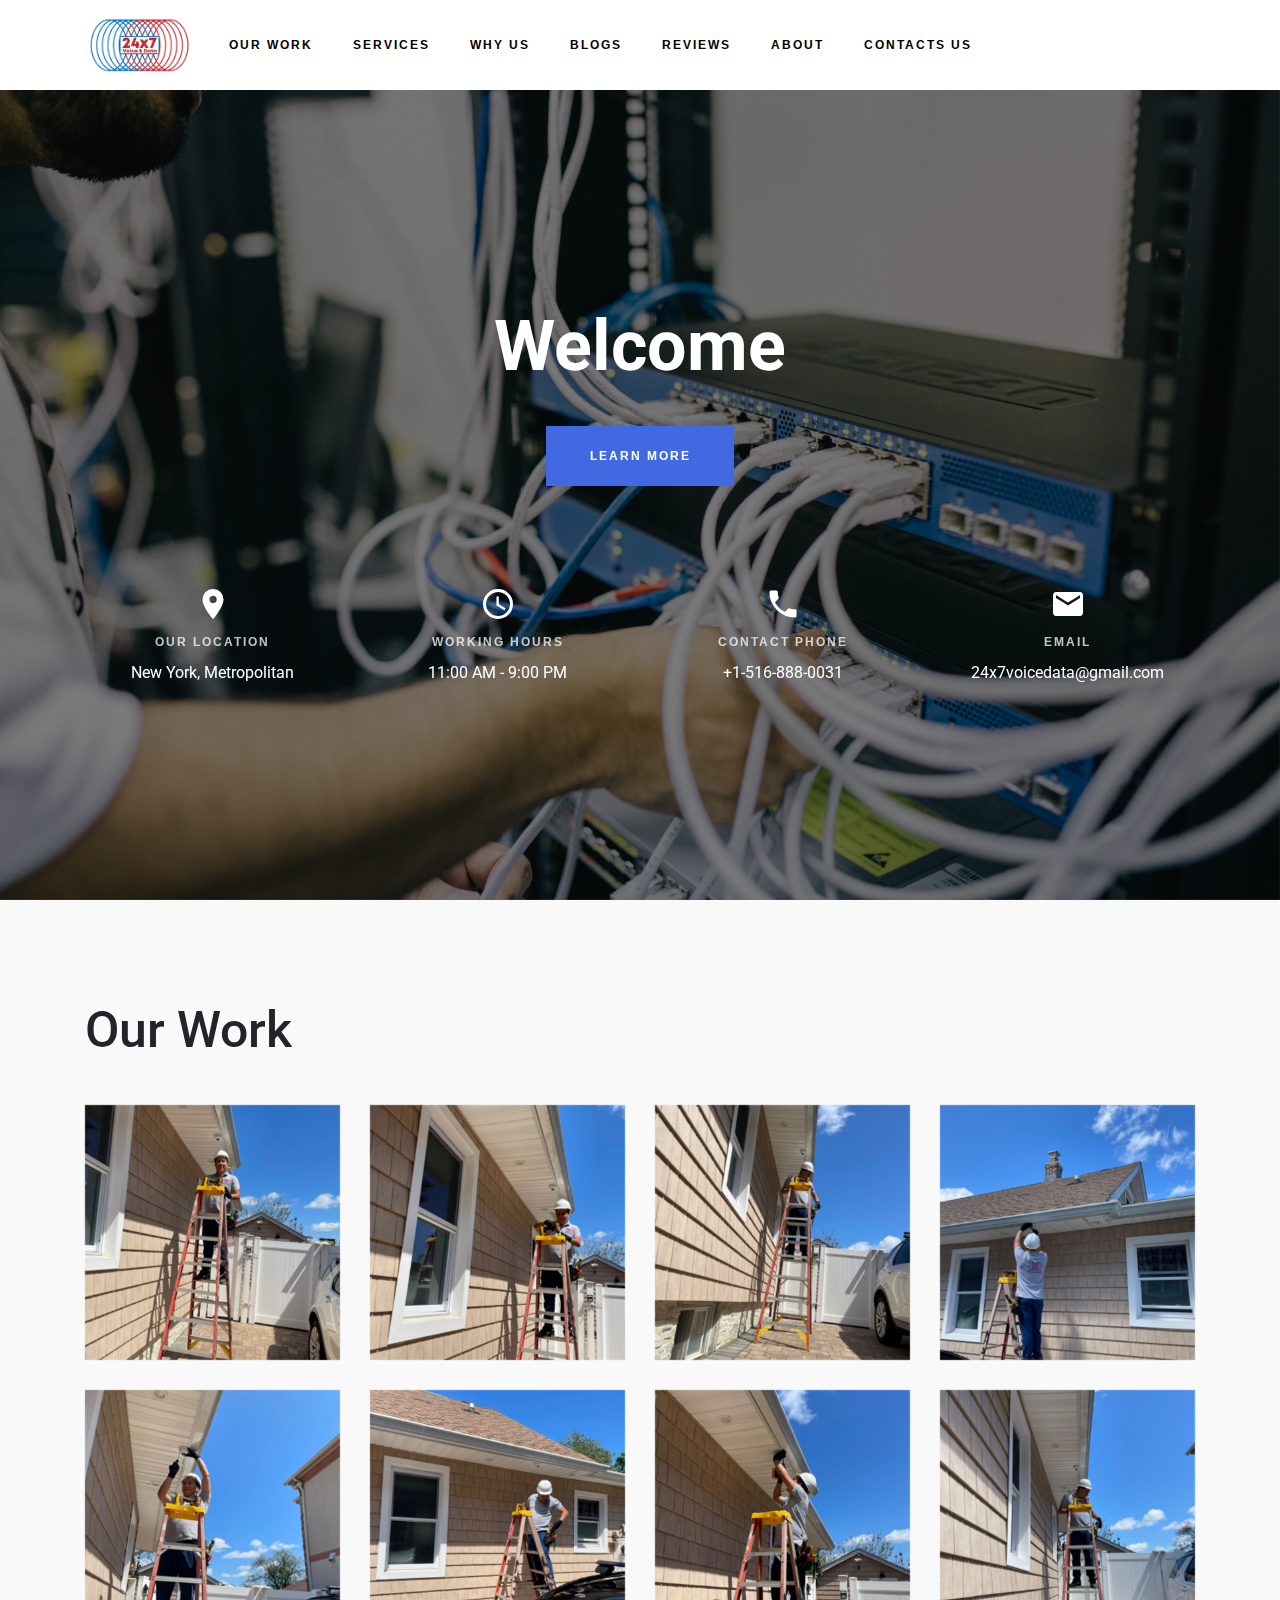
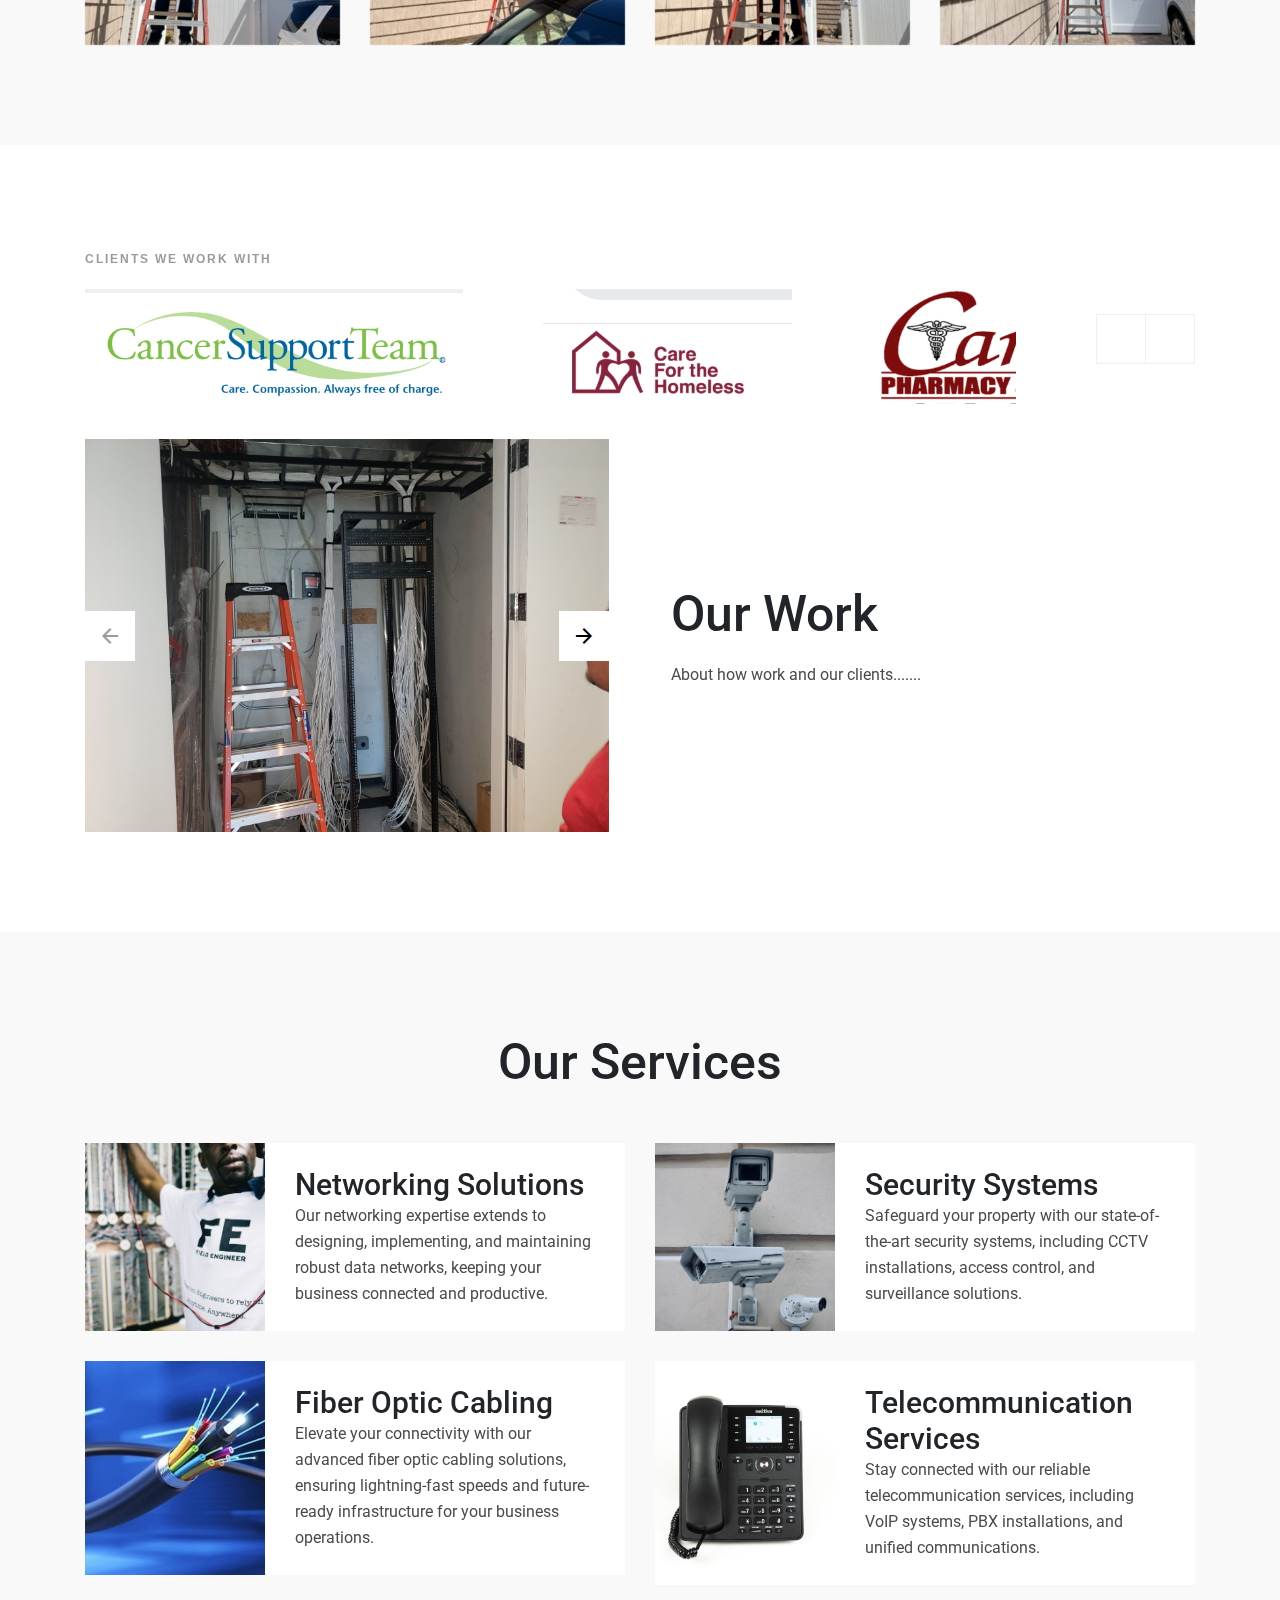
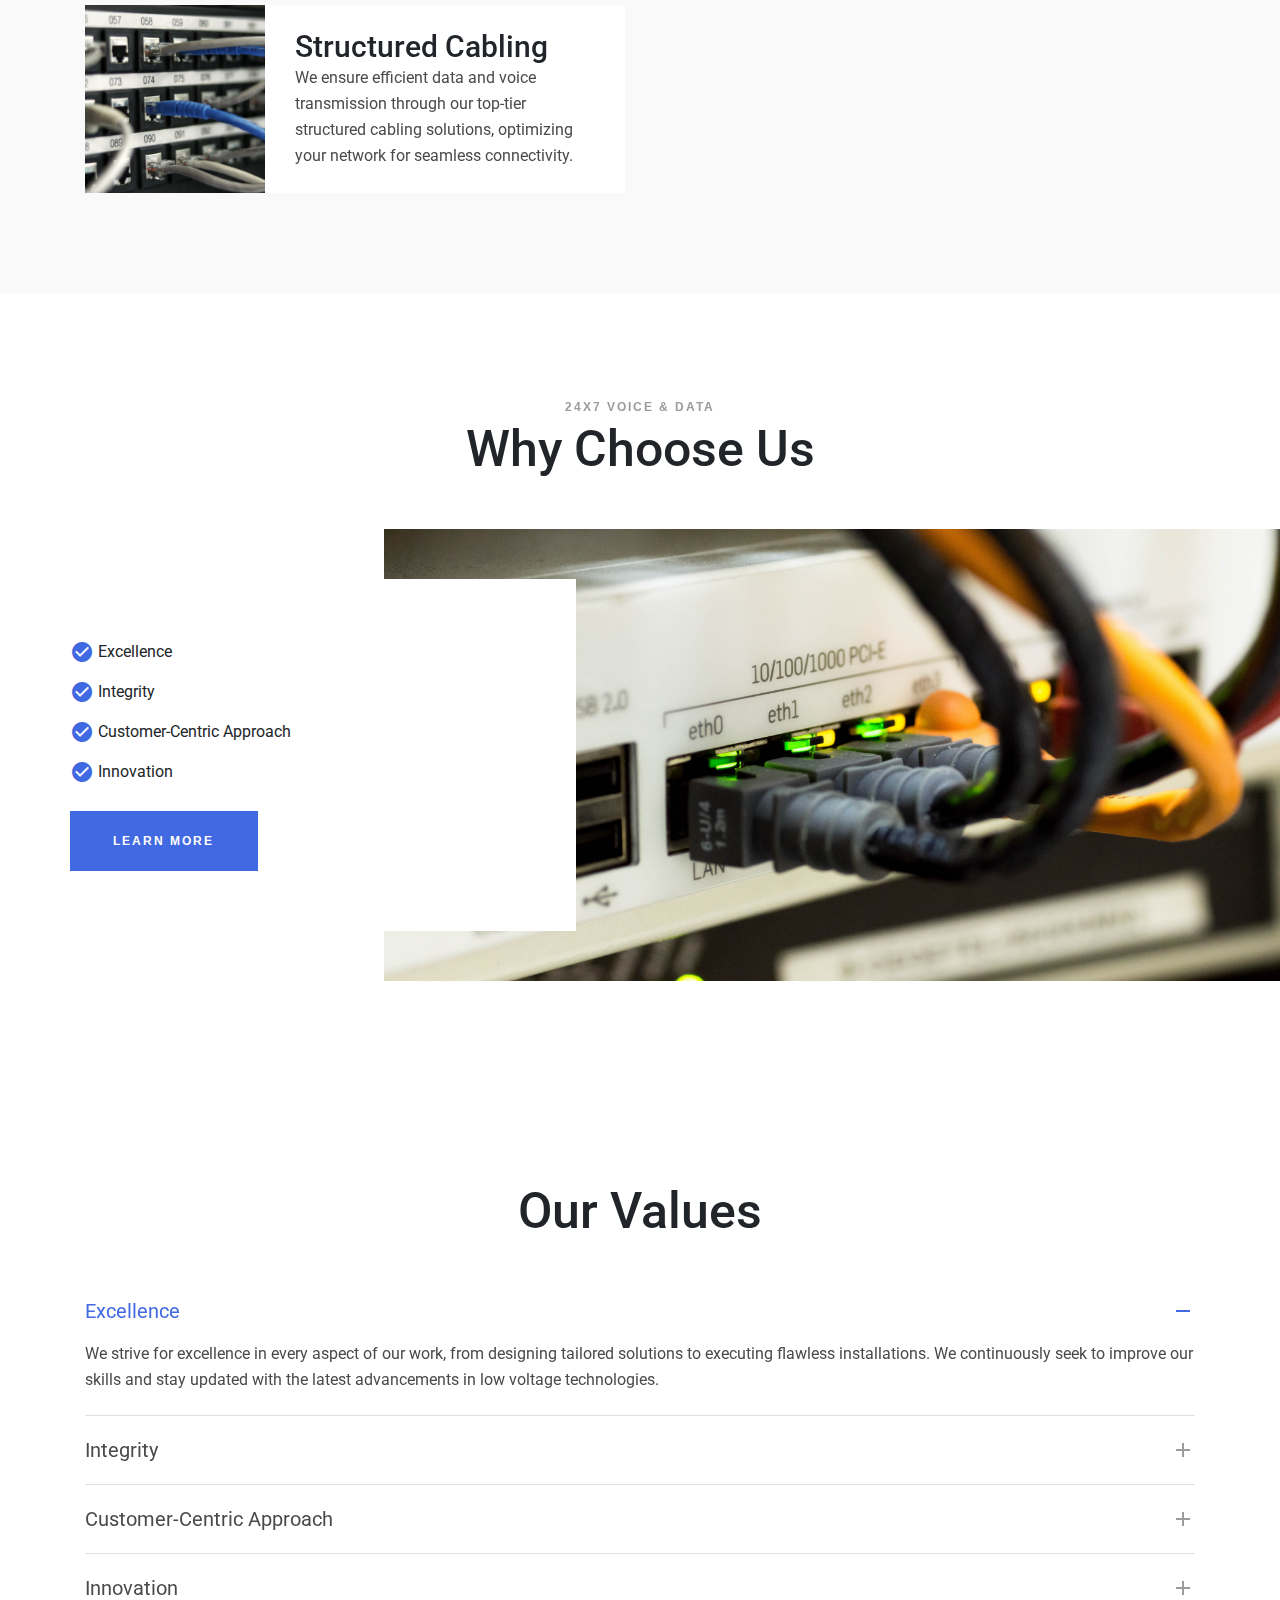
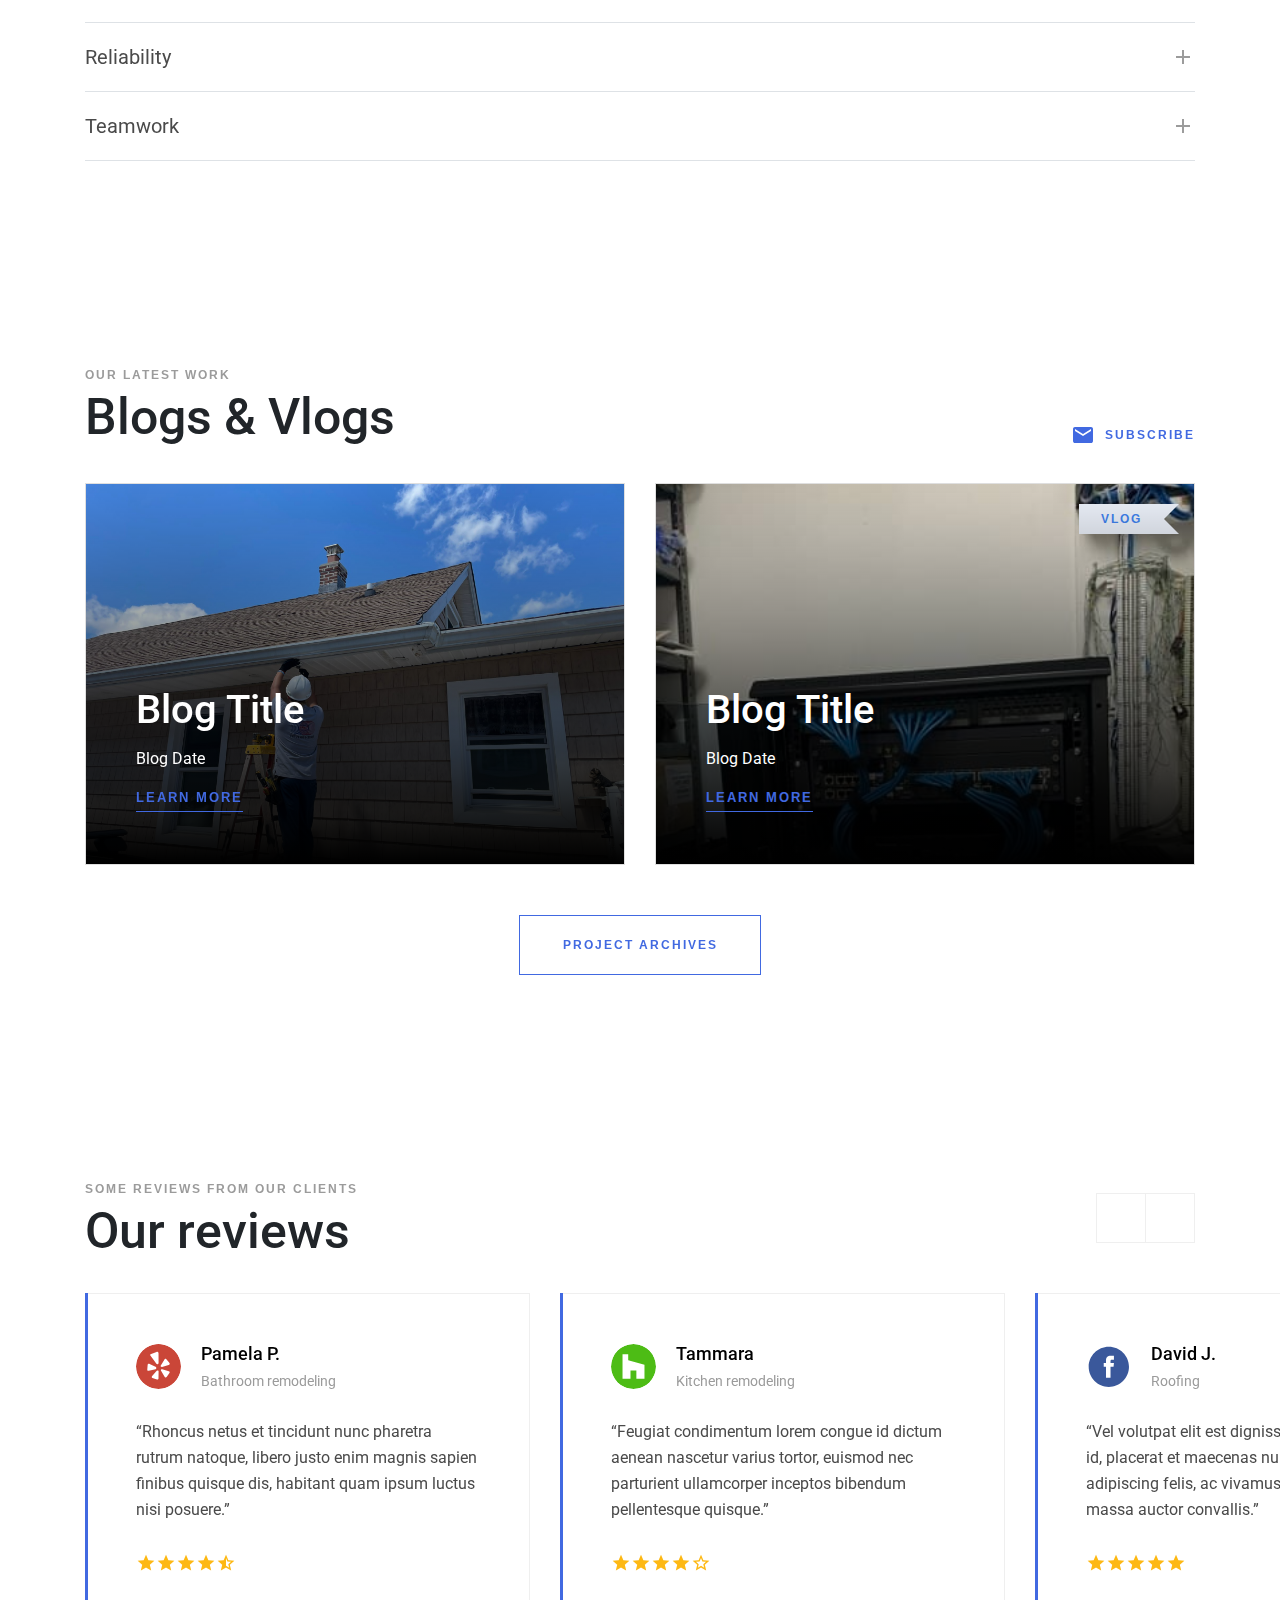
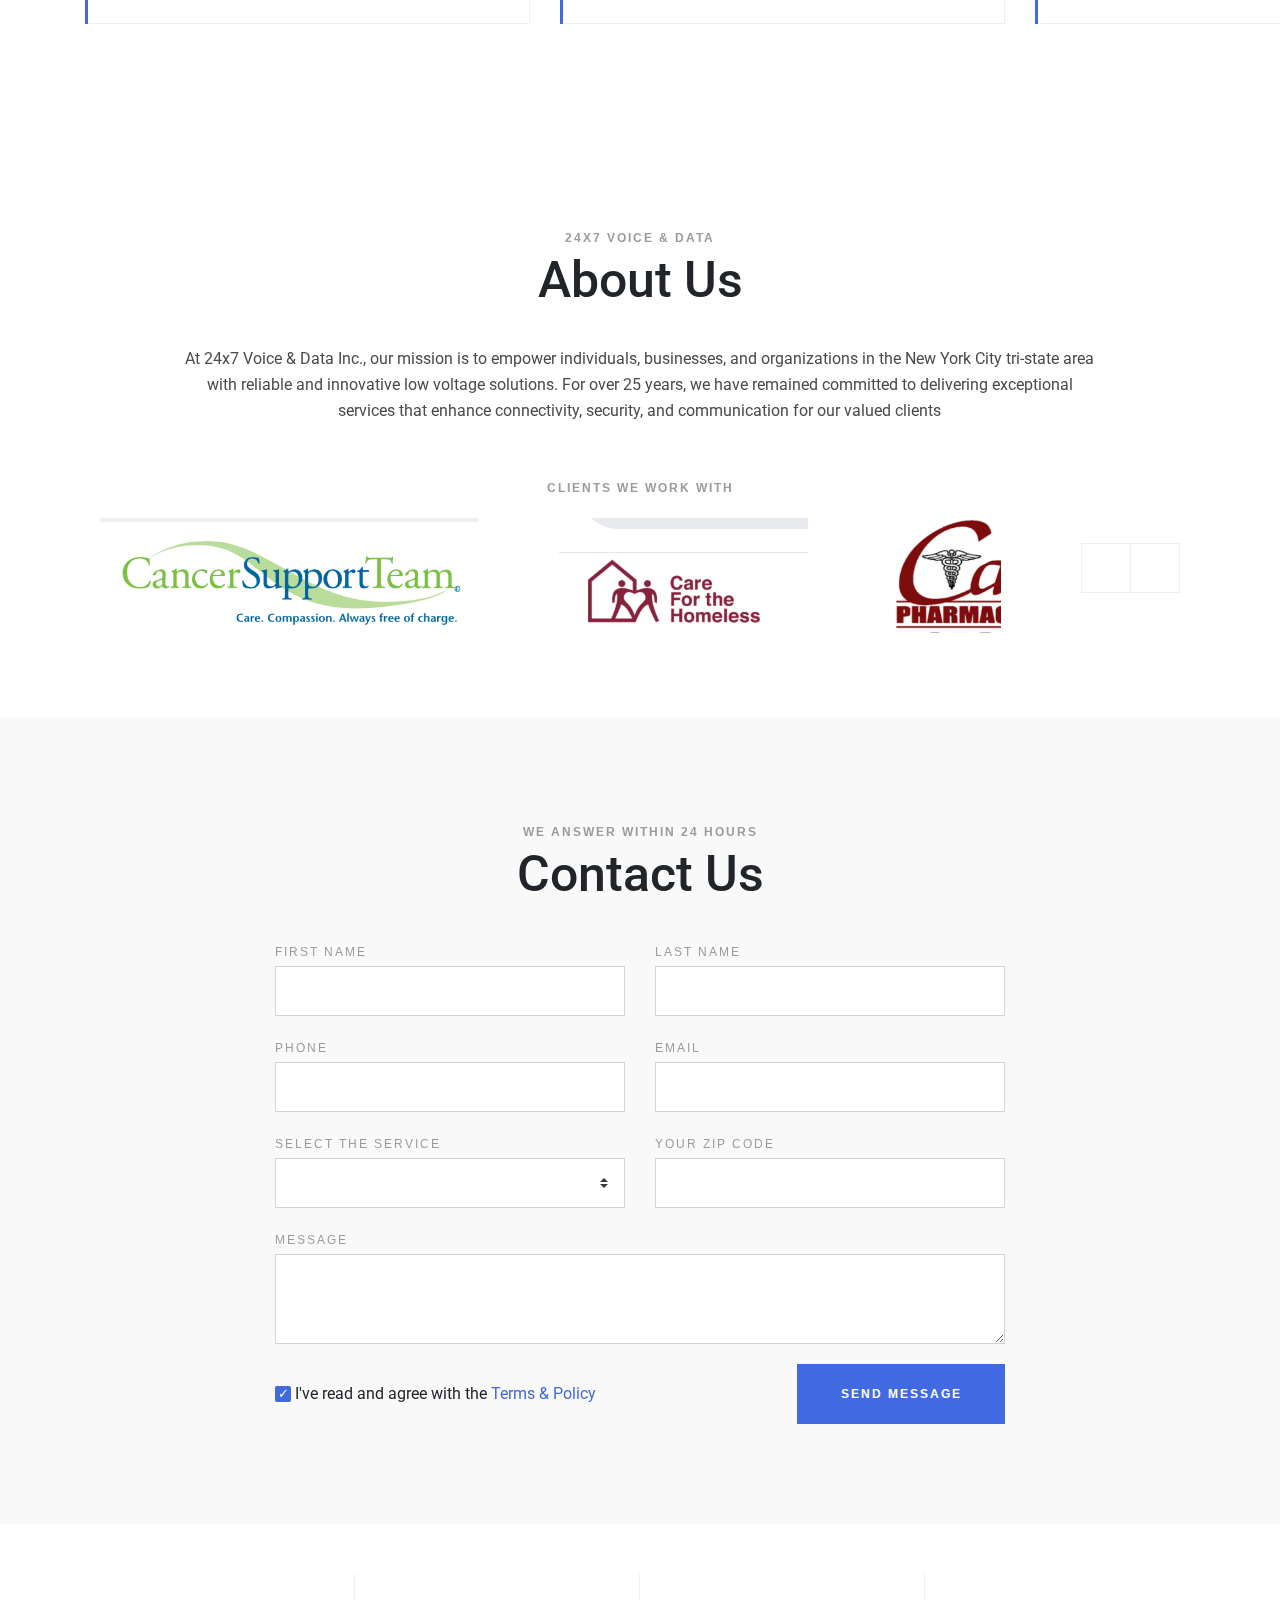
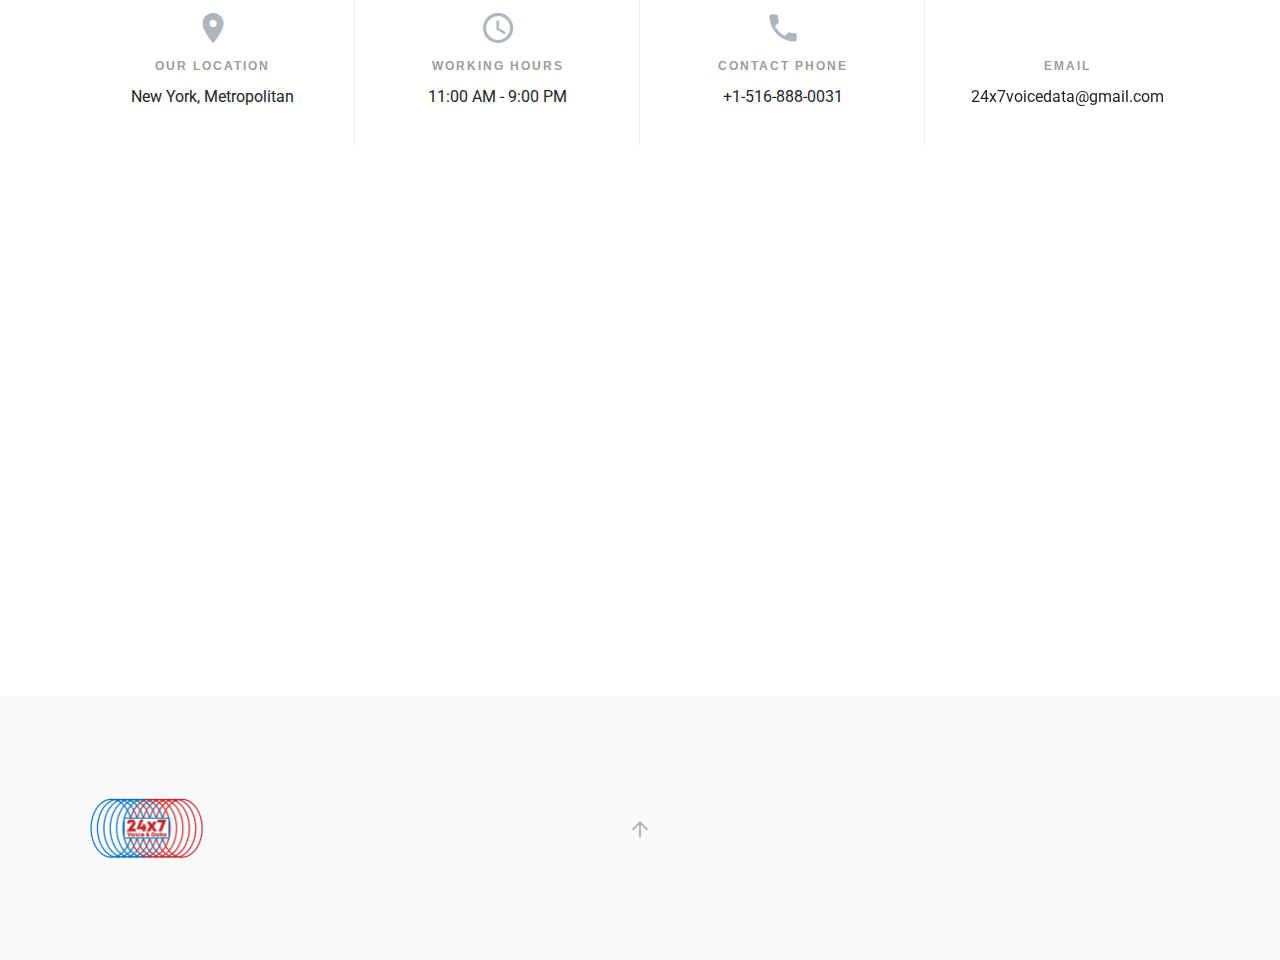
==== index.html @ 10fd53e3 "New Changes" ====
<!DOCTYPE html>
<html class="no-js" lang="en">
  <head>
    <meta charset="utf-8" />
    <meta http-equiv="x-ua-compatible" content="ie=edge" />
    <meta
      name="viewport"
      content="width=device-width, initial-scale=1, shrink-to-fit=no"
    />

    <title>24x7 Voice & Data Inc</title>

    <link rel="stylesheet" href="assets/css/vendor.css" />
    <link rel="stylesheet" href="assets/css/style.css" />
    <link
      rel="stylesheet"
      href="assets/fonts/font-awesome/css/font-awesome.css"
    />
    <link rel="stylesheet" href="assets/css/style.css" />
  </head>
  <body data-spy="scroll" data-target="#header-navbar" data-offset="140">
    <div id="page-start-anchor"></div>

    <!-- header start -->

    <section class="header header-fixed-xl">
      <!-- <div class="header-top-line bg-primary">
        <div class="container">
          <div class="row">
            <nav
              class="navbar navbar-expand navbar-dark navbar-short justify-content-between w-115"
            >
              <ul class="navbar-nav">
                <li
                  class="nav-item dropdown dropdown-flat dropdown-flat-primary"
                >
                  <a
                    class="nav-link text-white dropdown-toggle"
                    href="#"
                    data-toggle="dropdown"
                  >
                    <span class="text-uppercase">Landings</span>
                  </a>
                  <div class="dropdown-menu">
                    <a class="dropdown-item" href="index.html">Browse all</a>
                    <a class="dropdown-item" href="therapist.html">Massage</a>
                    <a class="dropdown-item" href="attorney.html">Lawyer</a>
                    <a class="dropdown-item" href="contractor.html"
                      >Contractor</a
                    >
                    <a class="dropdown-item" href="beauty.html">Beauty</a>
                    <a class="dropdown-item" href="restaurant.html"
                      >Restaurant</a
                    >
                  </div>
                </li>
                <li
                  class="nav-item dropdown dropdown-flat dropdown-flat-primary"
                >
                  <a
                    class="nav-link text-white dropdown-toggle"
                    href="#"
                    data-toggle="dropdown"
                  >
                    <span class="text-uppercase">Documentation</span>
                  </a>
                  <div class="dropdown-menu">
                    <a
                      class="dropdown-item"
                      href="documentation/getting-started/introduction.html"
                      >Introduction</a
                    >
                    <a
                      class="dropdown-item"
                      href="documentation/getting-started/build-tools.html"
                      >Build Tools</a
                    >
                    <a
                      class="dropdown-item"
                      href="documentation/getting-started/customizing.html"
                      >Customizing</a
                    >
                    <a
                      class="dropdown-item"
                      href="documentation/components/alerts.html"
                      >Components</a
                    >
                    <a
                      class="dropdown-item"
                      href="documentation/plugins/calendar.html"
                      >Plugins</a
                    >
                  </div>
                </li>
                <li class="nav-item">
                  <a class="nav-link text-white" href="booking.html">
                    <span class="text-uppercase">Booking form</span>
                  </a>
                </li>
              </ul>
              <span
                class="navbar-text text-uppercase d-flex align-items-center"
              >
                <span class="text-white-70 mr-1">Call us today:</span>
                <span class="text-white mr-1">123-456-7890</span>
                <i class="material-icons fs-1">phone</i>
              </span>
            </nav>
          </div>
        </div>
      </div> -->
      <div class="header-main bg-white">
        <div class="container">
          <div class="row">
            <nav
              class="navbar navbar-expand-lg navbar-light w-115"
              id="header-navbar"
            >
              <a class="navbar-brand font-weight-bold" href="index.html">
                <!-- TEST  -->
                <img src="assets/images/logos/trans-logo.png" alt="Logo" />
              </a>
              <button
                class="navbar-toggler"
                type="button"
                data-toggle="collapse"
                data-target="#navbarSupportedContent"
                aria-controls="navbarSupportedContent"
                aria-expanded="false"
                aria-label="Toggle navigation"
              >
                <span class="navbar-toggler-icon"></span>
              </button>
              <div class="collapse navbar-collapse" id="navbarSupportedContent">
                <ul class="navbar-nav ml-auto">
                  <li class="nav-item">
                    <a
                      class="nav-link text-uppercase"
                      data-toggle="smooth-scroll"
                      href="#our-work"
                    >
                      Our Work
                    </a>
                  </li>

                  <!-- <li class="nav-item">
                    <a
                      class="nav-link text-uppercase"
                      data-toggle="smooth-scroll"
                      href="#about"
                    >
                      About
                    </a>
                  </li> -->

                  <li class="nav-item">
                    <a
                      class="nav-link text-uppercase"
                      data-toggle="smooth-scroll"
                      href="#services"
                    >
                      Services
                    </a>
                  </li>
                  <!-- <li class="nav-item">
                    <a
                      class="nav-link text-uppercase"
                      data-toggle="smooth-scroll"
                      href="#clients"
                    >
                      Clients
                    </a>
                  </li> -->

                  <li class="nav-item">
                    <a
                      class="nav-link text-uppercase"
                      data-toggle="smooth-scroll"
                      href="#why-us"
                    >
                      Why us
                    </a>
                  </li>

                  <!-- <li class="nav-item">
                    <a
                      class="nav-link text-uppercase"
                      data-toggle="smooth-scroll"
                      href="#portfolio"
                    >
                      Portfolio
                    </a>
                  </li> -->
                  <li class="nav-item">
                    <a
                      class="nav-link text-uppercase"
                      data-toggle="smooth-scroll"
                      href="#blogs"
                    >
                      Blogs
                    </a>
                  </li>
                  <!-- <li class="nav-item">
                    <a
                      class="nav-link text-uppercase"
                      data-toggle="smooth-scroll"
                      href="#products"
                    >
                      Products
                    </a>
                  </li> -->
                  <li class="nav-item">
                    <a
                      class="nav-link text-uppercase"
                      data-toggle="smooth-scroll"
                      href="#reviews"
                    >
                      Reviews
                    </a>
                  </li>
                  <li class="nav-item">
                    <a
                      class="nav-link text-uppercase"
                      data-toggle="smooth-scroll"
                      href="#about"
                    >
                      About
                    </a>
                  </li>
                  <li class="nav-item">
                    <a
                      class="nav-link text-uppercase"
                      data-toggle="smooth-scroll"
                      href="#contacts"
                    >
                      Contacts Us
                    </a>
                  </li>
                </ul>
              </div>
            </nav>
          </div>
        </div>
      </div>
    </section>

    <!-- header end -->

    <!-- main hero start -->
    <section
      class="hero hero-fullscreen jarallax"
      data-speed="0.2"
      style="min-height: calc(115vh - 140px)"
    >
      <div class="hero-background">
        <img
          src="assets/images/imgs/pexels-field-engineer-442150.jpg"
          alt="hero background"
          class="jarallax-img"
        />
        <div
          class="hero-background-overlay"
          style="background-color: rgba(0, 0, 0, 0.5)"
        ></div>
      </div>
      <div
        class="hero-foreground container d-flex flex-column justify-content-center"
      >
        <div class="py-14 py-md-23 py-lg-25">
          <div
            class="d-flex flex-column justify-content-center align-items-center text-center"
          >
            <h1 class="fs-10 fs-lg-11 mb-0 font-weight-bold text-white">
              Welcome
            </h1>
            <p class="mt-7 mb-10 text-white fs-5" style="max-width: 530px"></p>
            <a href="#our-work" class="btn btn-lg btn-primary">Learn More</a>
          </div>

          <div class="row align-items-center mt-14 mt-md-23 mt-lg-25">
            <div class="col-12 col-md-3">
              <div class="card border-0 bg-transparent mb-10 mb-md-0">
                <div class="card-body p-0 text-center">
                  <div class="card-icon text-white mb-6">
                    <i class="material-icons">location_on</i>
                  </div>
                  <div
                    class="fs-1 lh-1 my-5 font-family-secondary text-uppercase font-weight-bold letter-spacing-caption text-white-75"
                  >
                    Our location
                  </div>
                  <p class="mb-0 text-white">New York, Metropolitan</p>
                </div>
              </div>
            </div>

            <div class="col-12 col-md-3">
              <div class="card border-0 bg-transparent mb-10 mb-md-0">
                <div class="card-body p-0 text-center">
                  <div class="card-icon text-white mb-6">
                    <i class="material-icons">access_time</i>
                  </div>
                  <div
                    class="fs-1 lh-1 my-5 font-family-secondary text-uppercase font-weight-bold letter-spacing-caption text-white-75"
                  >
                    Working Hours
                  </div>
                  <p class="mb-0 text-white">11:00 AM - 9:00 PM</p>
                </div>
              </div>
            </div>

            <div class="col-12 col-md-3">
              <div class="card border-0 bg-transparent mb-10 mb-md-0">
                <div class="card-body p-0 text-center">
                  <div class="card-icon text-white mb-6">
                    <i class="material-icons">phone</i>
                  </div>
                  <div
                    class="fs-1 lh-1 my-5 font-family-secondary text-uppercase font-weight-bold letter-spacing-caption text-white-75"
                  >
                    Contact phone
                  </div>
                  <p class="mb-0 text-white">+1-516-888-0031</p>
                </div>
              </div>
            </div>

            <div class="col-12 col-md-3">
              <div class="card border-0 bg-transparent">
                <div class="card-body p-0 text-center">
                  <div class="card-icon text-white mb-6">
                    <i class="material-icons">mail</i>
                  </div>
                  <div
                    class="fs-1 lh-1 my-5 font-family-secondary text-uppercase font-weight-bold letter-spacing-caption text-white-75"
                  >
                    Email
                  </div>
                  <p class="mb-0 text-white">24x7voicedata@gmail.com</p>
                </div>
              </div>
            </div>
          </div>
        </div>
      </div>
    </section>
    <!-- main hero end -->

    <!-- "our work" section start -->
    <section class="section bg-secondary" id="our-work">
      <div class="section-content text-center container">
        <div
          class="d-flex justify-content-center justify-content-md-between align-items-end"
        >
          <div class="text-center text-md-left">
            <!-- <small
              class="fs-1 font-family-secondary text-uppercase font-weight-bold letter-spacing-caption text-muted"
            >
              Latest projects gallery
            </small> -->
            <h1>Our Work</h1>
          </div>
          <!-- <div class="d-none d-md-block">
            <div class="btn-group">
              <div
                class="radio-buttons-group border-0"
                data-toggle="shuffle-grid"
                data-target="#projects-grid"
              >
                <button class="btn btn-light selected" data-value="all">
                  All
                </button>
                <button class="btn btn-light" data-value="construction">
                  Construction
                </button>
                <button class="btn btn-light" data-value="design">
                  Design
                </button>
              </div>
            </div>
          </div> -->
        </div>
        <div
          class="shuffle-grid shuffle-grid-gap-14 shuffle-grid-cols-1 shuffle-grid-cols-md-2 shuffle-grid-cols-xl-4 mt-14"
          id="projects-grid"
        >
          <div class="shuffle-grid-item" data-groups="design">
            <div class="card card-square bg-transparent border-0">
              <div
                class="card-bg"
                style="
                  background-image: url(assets/images/imgs/WhatsApp-Image-31.jpg);
                "
              ></div>
              <div
                class="card-bg card-bg-hover"
                style="background-color: rgba(0, 0, 0, 0.6)"
              ></div>
              <div
                class="card-body card-body-hover text-white d-flex align-items-center justify-content-center"
              >
                <i class="material-icons fs-8">zoom_in</i>
              </div>
              <a href="#" class="card-link-overlay"></a>
            </div>
          </div>
          <div class="shuffle-grid-item" data-groups="construction">
            <div class="card card-square bg-transparent border-0">
              <div
                class="card-bg"
                style="
                  background-image: url(assets/images/imgs/WhatsApp-Image32.jpg);
                "
              ></div>
              <div
                class="card-bg card-bg-hover"
                style="background-color: rgba(0, 0, 0, 0.6)"
              ></div>
              <div
                class="card-body card-body-hover text-white d-flex align-items-center justify-content-center"
              >
                <i class="material-icons fs-8">zoom_in</i>
              </div>
              <a href="#" class="card-link-overlay"></a>
            </div>
          </div>
          <div class="shuffle-grid-item" data-groups="design">
            <div class="card card-square bg-transparent border-0">
              <div
                class="card-bg"
                style="
                  background-image: url(assets/images/imgs/WhatsApp-Image33.jpg);
                "
              ></div>
              <div
                class="card-bg card-bg-hover"
                style="background-color: rgba(0, 0, 0, 0.6)"
              ></div>
              <div
                class="card-body card-body-hover text-white d-flex align-items-center justify-content-center"
              >
                <i class="material-icons fs-8">zoom_in</i>
              </div>
              <a href="#" class="card-link-overlay"></a>
            </div>
          </div>
          <div class="shuffle-grid-item" data-groups="construction,design">
            <div class="card card-square bg-transparent border-0">
              <div
                class="card-bg"
                style="
                  background-image: url(assets/images/imgs/WhatsApp-Image35.jpg);
                "
              ></div>
              <div
                class="card-bg card-bg-hover"
                style="background-color: rgba(0, 0, 0, 0.6)"
              ></div>
              <div
                class="card-body card-body-hover text-white d-flex align-items-center justify-content-center"
              >
                <i class="material-icons fs-8">zoom_in</i>
              </div>
              <a href="#" class="card-link-overlay"></a>
            </div>
          </div>
          <div class="shuffle-grid-item" data-groups="construction,design">
            <div class="card card-square bg-transparent border-0">
              <div
                class="card-bg"
                style="
                  background-image: url(assets/images/imgs/WhatsApp-Image37.jpg);
                "
              ></div>
              <div
                class="card-bg card-bg-hover"
                style="background-color: rgba(0, 0, 0, 0.6)"
              ></div>
              <div
                class="card-body card-body-hover text-white d-flex align-items-center justify-content-center"
              >
                <i class="material-icons fs-8">zoom_in</i>
              </div>
              <a href="#" class="card-link-overlay"></a>
            </div>
          </div>
          <div class="shuffle-grid-item" data-groups="design">
            <div class="card card-square bg-transparent border-0">
              <div
                class="card-bg"
                style="
                  background-image: url(assets/images/imgs/WhatsApp-Image38.jpg);
                "
              ></div>
              <div
                class="card-bg card-bg-hover"
                style="background-color: rgba(0, 0, 0, 0.6)"
              ></div>
              <div
                class="card-body card-body-hover text-white d-flex align-items-center justify-content-center"
              >
                <i class="material-icons fs-8">zoom_in</i>
              </div>
              <a href="#" class="card-link-overlay"></a>
            </div>
          </div>
          <div class="shuffle-grid-item" data-groups="construction">
            <div class="card card-square bg-transparent border-0">
              <div
                class="card-bg"
                style="
                  background-image: url(assets/images/imgs/WhatsApp-Image36.jpg);
                "
              ></div>
              <div
                class="card-bg card-bg-hover"
                style="background-color: rgba(0, 0, 0, 0.6)"
              ></div>
              <div
                class="card-body card-body-hover text-white d-flex align-items-center justify-content-center"
              >
                <i class="material-icons fs-8">zoom_in</i>
              </div>
              <a href="#" class="card-link-overlay"></a>
            </div>
          </div>
          <div class="shuffle-grid-item" data-groups="design">
            <div class="card card-square bg-transparent border-0">
              <div
                class="card-bg"
                style="
                  background-image: url(assets/images/imgs/WhatsApp-Image34.jpg);
                "
              ></div>
              <div
                class="card-bg card-bg-hover"
                style="background-color: rgba(0, 0, 0, 0.6)"
              ></div>
              <div
                class="card-body card-body-hover text-white d-flex align-items-center justify-content-center"
              >
                <i class="material-icons fs-8">zoom_in</i>
              </div>
              <a href="#" class="card-link-overlay"></a>
            </div>
          </div>
        </div>
      </div>
    </section>
    <!-- "our work" section end -->

    <!-- "about" section start -->
    <section class="section" id="about">
      <div class="section-content container">
        <small
          class="fs-1 font-family-secondary text-uppercase font-weight-bold letter-spacing-caption text-muted"
        >
          Clients we work with
        </small>
        <div
          class="d-flex align-items-start align-items-lg-center flex-column flex-lg-row mt-8"
        >
          <div
            class="card-slider card-slider-brands mr-0 mr-lg-23 flex-grow-1 w-100"
            id="brands-slider"
            data-options='{"contain":false,"groupCells":false,"wrapAround":true}'
          >
            <!-- <img
              src="assets/images/brand-1.jpg"
              class="card-slider-item"
              alt="brand 1"
              style="height: 36px"
            />
            <img
              src="assets/images/brand-2.jpg"
              class="card-slider-item"
              alt="brand 2"
              style="height: 36px"
            />
            <img
              src="assets/images/brand-3.jpg"
              class="card-slider-item"
              alt="brand 3"
              style="height: 36px"
            />
            <img
              src="assets/images/brand-4.jpg"
              class="card-slider-item"
              alt="brand 4"
              style="height: 36px"
            />
            <img
              src="assets/images/brand-5.jpg"
              class="card-slider-item"
              alt="brand 5"
              style="height: 36px"
            />
            <img
              src="assets/images/brand-1.jpg"
              class="card-slider-item"
              alt="brand 1"
              style="height: 36px"
            />
            <img
              src="assets/images/brand-2.jpg"
              class="card-slider-item"
              alt="brand 2"
              style="height: 36px"
            />
            <img
              src="assets/images/brand-3.jpg"
              class="card-slider-item"
              alt="brand 3"
              style="height: 36px"
            /> -->
            <img
              src="assets/images/imgs/Clients logos/Cancer Support Team_.png"
              class="card-slider-item"
              alt="brand 1"
              style="height: 115px"
            />
            <img
              src="assets/images/imgs/Clients logos/Care For the Homeless.png"
              class="card-slider-item"
              alt="brand 2"
              style="height: 115px"
            />
            <img
              src="assets/images/imgs/Clients logos/CARMEN’S PHARMACY.png"
              class="card-slider-item"
              alt="brand 3"
              style="height: 115px"
            />
            <img
              src="assets/images/imgs/Clients logos/Empire Blue Cross Blue Shield New York Health In…(1).png"
              class="card-slider-item"
              alt="brand 4"
              style="height: 115px"
            />
            <img
              src="assets/images/imgs/Clients logos/LIU.png"
              class="card-slider-item"
              alt="brand 5"
              style="height: 115px"
            />
            <img
              src="assets/images/imgs/Clients logos/MVT.png"
              class="card-slider-item"
              alt="brand 1"
              style="height: 115px"
            />
            <img
              src="assets/images/imgs/Clients logos/Valplast® Flexible Partials.png"
              class="card-slider-item"
              alt="brand 1"
              style="height: 115px"
            />
            <img
              src="assets/images/imgs/Clients logos/Wilkofsky, Friedman, Karel.jpg"
              class="card-slider-item"
              alt="brand 1"
              style="height: 115px"
            />
            <img
              src="assets/images/imgs/Clients logos/P.L Engineering.png"
              class="card-slider-item"
              alt="brand 1"
              style="height: 115px"
            />
          </div>
          <div class="flex-shrink-0 mt-8 mt-lg-0">
            <div class="btn-group">
              <button
                type="button"
                class="btn btn-light btn-square"
                data-toggle="card-slider"
                data-target="#brands-slider"
                data-action="prevSlide"
              >
                <i class="material-icons">arrow_left</i>
              </button>
              <button
                type="button"
                class="btn btn-light btn-square"
                data-toggle="card-slider"
                data-target="#brands-slider"
                data-action="nextSlide"
              >
                <i class="material-icons">arrow_right</i>
              </button>
            </div>
          </div>
        </div>
        <div
          class="row text-center text-lg-left mt-15 mt-lg-20 align-items-center"
        >
          <div class="col-12 col-lg-6 mb-15 mb-lg-0">
            <div class="image-slider mr-0 mr-xl-7">
              <a href="#" class="image-slider-prev d-none d-md-flex">
                <i class="material-icons">arrow_back</i>
              </a>
              <a href="#" class="image-slider-next d-none d-md-flex">
                <i class="material-icons">arrow_forward</i>
              </a>
              <div class="image-slider-contents">
                <img
                  src="assets/images/imgs/cd9ab98b-9a17-4632-8042-5e6a86926ca5.jpg"
                  alt="image"
                  class="image-slider-item"
                />
                <img
                  src="assets/images/imgs/de2d7da7-8b63-4ca8-85a5-3a8a5ebfbac1.jpg"
                  alt="image"
                  class="image-slider-item"
                />
                <img
                  src="assets/images/imgs/f1d5396a-b3a6-4089-9960-621c6cac637e.jpg"
                  alt="image"
                  class="image-slider-item"
                />
              </div>
            </div>
          </div>
          <div class="col-12 col-lg-6 d-flex align-items-center">
            <div class="pl-0 pl-xl-7 pr-0 pr-xl-16">
              <h1 class="mb-0">Our Work</h1>
              <p class="mt-8 mb-0">About how work and our clients.......</p>
            </div>
          </div>
        </div>
      </div>
    </section>
    <!-- "about" section end -->

    <!-- "about" section start -->
    <!-- <section class="section" id="about">
      <div class="section-content container text-center">
        <small
          class="fs-1 font-family-secondary text-uppercase font-weight-bold letter-spacing-caption text-muted"
        >
          24x7 Voice & Data
        </small>
        <h1 class="mb-0">About Us</h1>
        <div class="row no-gutters mt-6 mt-md-10 mt-lg-17">
          <div class="col-12 col-lg-10 offset-0 offset-lg-1">
            <p>
              At 24x7 Voice & Data Inc., our mission is to empower individuals,
              businesses, and organizations in the New York City tri-state area
              with reliable and innovative low voltage solutions. For over 25
              years, we have remained committed to delivering exceptional
              services that enhance connectivity, security, and communication
              for our valued clients
            </p>
          </div>
        </div>
        <div class="row mt-6 mt-md-10 mt-lg-17 vertical-divider-light">
          <div class="col-12 col-md-6 col-lg-3">
            <div class="card border-0">
              <div
                class="card-body py-17 px-10 d-flex flex-column align-items-center"
              >
                <div class="card-icon mb-6">
                  <img
                    src="assets/images/yelp.svg"
                    alt="yelp icon"
                    width="45"
                  />
                </div>
                <div
                  class="fs-1 lh-1 mb-5 font-family-secondary text-uppercase font-weight-bold letter-spacing-caption text-muted"
                >
                  4.5 stars on Yelp
                </div>
                <div class="star-rating">
                  <i class="material-icons">star</i>
                  <i class="material-icons">star</i>
                  <i class="material-icons">star</i>
                  <i class="material-icons">star</i>
                  <i class="material-icons">star_half</i>
                </div>
              </div>
            </div>
          </div>
          <div class="col-12 col-md-6 col-lg-3">
            <div class="card border-0">
              <div
                class="card-body py-17 px-10 d-flex flex-column align-items-center"
              >
                <div class="card-icon mb-6">
                  <img src="assets/images/g.svg" alt="google icon" width="45" />
                </div>
                <div
                  class="fs-1 lh-1 mb-5 font-family-secondary text-uppercase font-weight-bold letter-spacing-caption text-muted"
                >
                  5 stars on Yelp
                </div>
                <div class="star-rating">
                  <i class="material-icons">star</i>
                  <i class="material-icons">star</i>
                  <i class="material-icons">star</i>
                  <i class="material-icons">star</i>
                  <i class="material-icons">star</i>
                </div>
              </div>
            </div>
          </div>
          <div class="col-12 col-md-6 col-lg-3">
            <div class="card border-0">
              <div
                class="card-body py-17 px-10 d-flex flex-column align-items-center"
              >
                <div class="card-icon mb-6">
                  <img
                    src="assets/images/houzz.svg"
                    alt="houzz icon"
                    width="45"
                  />
                </div>
                <div
                  class="fs-1 lh-1 mb-5 font-family-secondary text-uppercase font-weight-bold letter-spacing-caption text-muted"
                >
                  5 stars on Houzz
                </div>
                <div class="star-rating">
                  <i class="material-icons">star</i>
                  <i class="material-icons">star</i>
                  <i class="material-icons">star</i>
                  <i class="material-icons">star</i>
                  <i class="material-icons">star</i>
                </div>
              </div>
            </div>
          </div>
          <div class="col-12 col-md-6 col-lg-3">
            <div class="card border-0">
              <div
                class="card-body py-17 px-10 d-flex flex-column align-items-center"
              >
                <div class="card-icon mb-6">
                  <img
                    src="assets/images/fb.svg"
                    alt="facebook icon"
                    width="45"
                  />
                </div>
                <div
                  class="fs-1 lh-1 mb-5 font-family-secondary text-uppercase font-weight-bold letter-spacing-caption text-muted"
                >
                  4.7 stars on Facebook
                </div>
                <div class="star-rating">
                  <i class="material-icons">star</i>
                  <i class="material-icons">star</i>
                  <i class="material-icons">star</i>
                  <i class="material-icons">star</i>
                  <i class="material-icons">star_half</i>
                </div>
              </div>
            </div>
          </div>
        </div>
      </div>
    </section> -->
    <!-- "about" section end -->

    <!-- "services" section start -->
    <section class="section bg-secondary" id="services">
      <div class="section-content container">
        <h1 class="mb-17 text-center">Our Services</h1>
        <!-- <div class="d-flex justify-content-center">
            <div class="radio-buttons-group border-0" data-toggle="shuffle-grid" data-target="#our-menu-grid">
                <button class="btn btn-light selected" data-value="all">All</button>
                <button class="btn btn-light" data-value="breakfast">Service type </button>
                <button class="btn btn-light" data-value="lunch">Service</button>
                <button class="btn btn-light" data-value="dinner">Dinner</button>
            </div>
        </div> -->
        <!-- <div class="d-none d-md-block">
                <div class="btn-group">
                    <div class="radio-buttons-group border-0" data-toggle="shuffle-grid" data-target="#services-grid">
                        <button class="btn btn-light selected" data-value="all">All</button>
                        <button class="btn btn-light" data-value="construction">Service type</button>
                        <button class="btn btn-light" data-value="design">Service</button>
                    </div>
                </div>
            </div> -->
        <div
          class="shuffle-grid shuffle-grid-gap-14 shuffle-grid-cols-1 shuffle-grid-cols-md-2 mt-12"
          id="our-menu-grid"
        >
          <div class="shuffle-grid-item" data-groups="breakfast,lunch,dinner">
            <div class="card border-0">
              <div class="row no-gutters">
                <div class="col-lg-4 position-relative">
                  <img
                    src="assets/images/imgs/pexels-field-engineer-442158.jpg"
                    class="img-overlay"
                    alt="photo"
                  />
                </div>
                <div class="col-lg-8">
                  <div class="card-body py-11 px-14">
                    <div class="d-flex justify-content-between">
                      <h2 class="fs-5 fs-md-6 fs-lg-7">Networking Solutions</h2>
                    </div>
                    <p>
                      Our networking expertise extends to designing,
                      implementing, and maintaining robust data networks,
                      keeping your business connected and productive.
                    </p>
                  </div>
                </div>
              </div>
            </div>
          </div>
          <div class="shuffle-grid-item" data-groups="breakfast,lunch,dinner">
            <div class="card border-0">
              <div class="row no-gutters">
                <div class="col-lg-4 position-relative">
                  <img
                    src="assets/images/imgs/security-cameras.jpg"
                    class="img-overlay"
                    alt="photo"
                  />
                </div>
                <div class="col-lg-8">
                  <div class="card-body py-11 px-14">
                    <div class="d-flex justify-content-between">
                      <h2 class="fs-5 fs-md-6 fs-lg-7">Security Systems</h2>
                    </div>
                    <p>
                      Safeguard your property with our state-of-the-art security
                      systems, including CCTV installations, access control, and
                      surveillance solutions.
                    </p>
                  </div>
                </div>
              </div>
            </div>
          </div>

          <div class="shuffle-grid-item" data-groups="breakfast,lunch,dinner">
            <div class="card border-0">
              <div class="row no-gutters">
                <div class="col-lg-4 position-relative">
                  <img
                    src="assets/images/imgs/02372-2021_fiber-optic-safety-blog_feature-image.jpg"
                    class="img-overlay"
                    alt="photo"
                  />
                </div>
                <div class="col-lg-8">
                  <div class="card-body py-11 px-14">
                    <div class="d-flex justify-content-between">
                      <h2 class="fs-5 fs-md-6 fs-lg-7">Fiber Optic Cabling</h2>
                    </div>
                    <p>
                      Elevate your connectivity with our advanced fiber optic
                      cabling solutions, ensuring lightning-fast speeds and
                      future-ready infrastructure for your business operations.
                    </p>
                  </div>
                </div>
              </div>
            </div>
          </div>
          <div class="shuffle-grid-item" data-groups="breakfast">
            <div class="card border-0">
              <div class="row no-gutters">
                <div class="col-lg-4 position-relative">
                  <img
                    src="assets/images/imgs/phone-system.jpg"
                    class="img-overlay telecom-img"
                    alt="photo"
                  />
                </div>
                <div class="col-lg-8">
                  <div class="card-body py-11 px-14">
                    <div class="d-flex justify-content-between">
                      <h2 class="fs-5 fs-md-6 fs-lg-7">
                        Telecommunication Services
                      </h2>
                    </div>
                    <p>
                      Stay connected with our reliable telecommunication
                      services, including VoIP systems, PBX installations, and
                      unified communications.
                    </p>
                  </div>
                </div>
              </div>
            </div>
          </div>

          <div class="shuffle-grid-item" data-groups="breakfast">
            <div class="card border-0">
              <div class="row no-gutters">
                <div class="col-lg-4 position-relative">
                  <img
                    src="assets/images/imgs/Data-cables.jpg"
                    class="img-overlay telecom-img"
                    alt="photo"
                  />
                </div>
                <div class="col-lg-8">
                  <div class="card-body py-11 px-14">
                    <div class="d-flex justify-content-between">
                      <h2 class="fs-5 fs-md-6 fs-lg-7">Structured Cabling</h2>
                    </div>
                    <p>
                      We ensure efficient data and voice transmission through
                      our top-tier structured cabling solutions, optimizing your
                      network for seamless connectivity.
                    </p>
                  </div>
                </div>
              </div>
            </div>
          </div>
        </div>
        <!-- <div class="mt-19 mt-lg-20 text-center">
            <a href="#" class="btn btn-lg btn-primary">Reservation</a>
        </div> -->
      </div>
    </section>
    <!-- "services" section end -->

    <!-- "services" section start -->
    <!-- <section class="section bg-secondary" id="services">
    <div class="section-content container">
        <div class="d-flex justify-content-center justify-content-md-between align-items-end">
            <div class="text-center text-md-left">
                <h1>Services</h1>
            </div>
            <div class="d-none d-md-block">
                <div class="btn-group">
                    <div class="radio-buttons-group border-0" data-toggle="shuffle-grid" data-target="#services-grid">
                        <button class="btn btn-light selected" data-value="all">All</button>
                        <button class="btn btn-light" data-value="construction">Service type</button>
                        <button class="btn btn-light" data-value="design">Service</button>
                    </div>
                </div>
            </div>
        </div>
        <div class="shuffle-grid shuffle-grid-gap-14 shuffle-grid-cols-1 shuffle-grid-cols-lg-2 mt-14" id="services-grid">
            <div class="shuffle-grid-item" data-groups="design">
                <div class="card border-0">
                    <div class="row no-gutters">
                        <div class="col-sm-4 position-relative">
                            <img src="assets/images/imgs/service.jpg" class="img-overlay img-overlay__one" alt="photo">
                        </div>
                        <div class="col-sm-8">
                            <div class="card-body py-11 px-14">
                                <h2 class="fs-5 fs-md-6 fs-lg-7">Network Solutions</h2>
                                <p>Our networking expertise extends to designing, implementing, and maintaining robust data networks, keeping your business connected and productive..</p>
                            </div>
                        </div>
                    </div>
                </div>
            </div>
            <div class="shuffle-grid-item" data-groups="design">
                <div class="card border-0">
                    <div class="row no-gutters">
                        <div class="col-sm-4 position-relative">
                            <img src="assets/images/imgs/security-cameras.jpg" class="img-overlay" alt="photo">
                        </div>
                        <div class="col-sm-8">
                            <div class="card-body py-11 px-14">
                                <h2 class="fs-5 fs-md-6 fs-lg-7">Security Systems</h2>
                                <p>Safeguard your property with our state-of-the-art security systems, including CCTV installations, access control, and surveillance solutions.</p>
                            </div>
                        </div>
                    </div>
                </div>
            </div>
            <div class="shuffle-grid-item" data-groups="design">
                <div class="card border-0">
                    <div class="row no-gutters">
                        <div class="col-sm-4 position-relative">
                            <img src="assets/images/imgs/doorbell.jpg" class="img-overlay" alt="photo">
                        </div>
                        <div class="col-sm-8">
                            <div class="card-body py-11 px-14">
                                <h2 class="fs-5 fs-md-6 fs-lg-7">Doorbells & Buzzers</h2>
                                <p>Lorem ipsum dolor sit amet, consectetuer adipiscing elit. Aenean commodo ligula.</p>
                            </div>
                        </div>
                    </div>
                </div>
            </div>
            <div class="shuffle-grid-item" data-groups="construction,design">
                <div class="card border-0">
                    <div class="row no-gutters">
                        <div class="col-sm-4 position-relative">
                            <img src="assets/images/imgs/office-phone-115621813-large.jpg" class="img-overlay" alt="photo">
                        </div>
                        <div class="col-sm-8">
                            <div class="card-body py-11 px-14">
                                <h2 class="fs-5 fs-md-6 fs-lg-7">Telecommunication Services</h2>
                                <p>Stay connected with our reliable telecommunication services, including VoIP systems, PBX installations, and unified communications.</p>
                            </div>
                        </div>
                    </div>
                </div>
            </div>
            <div class="shuffle-grid-item" data-groups="construction">
                <div class="card border-0">
                    <div class="row no-gutters">
                        <div class="col-sm-4 position-relative">
                            <img src="assets/images/imgs/Data-cables.jpg" class="img-overlay" alt="photo">
                        </div>
                        <div class="col-sm-8">
                            <div class="card-body py-11 px-14">
                                <h2 class="fs-5 fs-md-6 fs-lg-7">Structured Cabling</h2>
                                <p>We ensure efficient data and voice transmission through our top-tier structured cabling solutions, optimizing your network for seamless connectivity.</p>
                            </div>
                        </div>
                    </div>
                </div>
            </div>
            <div class="shuffle-grid-item" data-groups="construction">
                <div class="card border-0">
                    <div class="row no-gutters">
                        <div class="col-sm-4 position-relative">
                            <img src="assets/images/image-23.jpg" class="img-overlay" alt="photo">
                        </div>
                        <div class="col-sm-8">
                            <div class="card-body py-11 px-14">
                                <h2 class="fs-5 fs-md-6 fs-lg-7">Security Cameras</h2>
                                <p>Lorem ipsum dolor sit amet, consectetuer adipiscing elit. Aenean commodo ligula.</p>
                            </div>
                        </div>
                    </div>
                </div>
            </div>
        </div>
        <div class="mt-19 mt-lg-20 text-center">
            <a href="#" class="btn btn-lg btn-primary">Get a free estimate</a>
        </div>
    </div>
</section> -->
    <!-- "services" section end -->

    <!-- "why choose us" section start -->
    <section class="section" id="why-us">
      <div class="section-content text-center container">
        <small
          class="fs-1 font-family-secondary text-uppercase font-weight-bold letter-spacing-caption text-muted"
        >
          24x7 Voice & Data
        </small>
        <h1>Why Choose Us</h1>
      </div>
      <div class="sds-block mt-14 mt-xl-20">
        <div
          class="sds-block-background sds-block-background-right"
          style="
            background-image: url('assets/images/imgs/pexels-pixabay-159304.jpg');
          "
        ></div>
        <div
          class="sds-block-foreground sds-block-foreground-left text-center text-xl-left"
        >
          <ul class="list-unstyled mb-12">
            <li
              class="mb-6 d-flex align-items-center justify-content-center justify-content-xl-start"
            >
              <i
                class="material-icons text-primary mr-1 d-none d-sm-inline-block"
                >check_circle</i
              >Excellence
            </li>
            <li
              class="mb-6 d-flex align-items-center justify-content-center justify-content-xl-start"
            >
              <i
                class="material-icons text-primary mr-1 d-none d-sm-inline-block"
                >check_circle</i
              >Integrity
            </li>
            <li
              class="mb-6 d-flex align-items-center justify-content-center justify-content-xl-start"
            >
              <i
                class="material-icons text-primary mr-1 d-none d-sm-inline-block"
                >check_circle</i
              >Customer-Centric Approach
            </li>
            <li
              class="d-flex align-items-center justify-content-center justify-content-xl-start"
            >
              <i
                class="material-icons text-primary mr-1 d-none d-sm-inline-block"
                >check_circle</i
              >
              Innovation
            </li>
            <!-- <li
              class="d-flex align-items-center justify-content-center justify-content-xl-start"
            >
              <i
                class="material-icons text-primary mr-1 d-none d-sm-inline-block"
                >check_circle</i
              >
              Reliability
            </li> -->
          </ul>
          <a href="#faq" class="btn btn-lg btn-primary">Learn More </a>
        </div>
      </div>
    </section>
    <!-- "why choose us" section end -->

    <!-- Learn More Start -->
    <section class="section" id="faq">
      <div class="section-content container">
        <h1 class="mb-17 text-center">Our Values</h1>
        <article class="faq faq-open">
          <header
            class="faq-header"
            data-toggle="collapse"
            data-target="#faq-item-1"
            aria-expanded="true"
          >
            <h1 class="faq-title">Excellence</h1>
            <div class="faq-toggle">
              <i class="material-icons faq-toggle-closed">add</i>
              <i class="material-icons faq-toggle-open">remove</i>
            </div>
          </header>
          <div class="faq-body collapse show" id="faq-item-1">
            <p>
              We strive for excellence in every aspect of our work, from
              designing tailored solutions to executing flawless installations.
              We continuously seek to improve our skills and stay updated with
              the latest advancements in low voltage technologies.
            </p>
          </div>
        </article>
        <article class="faq">
          <header
            class="faq-header"
            data-toggle="collapse"
            data-target="#faq-item-2"
            aria-expanded="false"
          >
            <h1 class="faq-title">Integrity</h1>
            <div class="faq-toggle">
              <i class="material-icons faq-toggle-closed">add</i>
              <i class="material-icons faq-toggle-open">remove</i>
            </div>
          </header>
          <div class="faq-body collapse" id="faq-item-2">
            <p>
              Honesty and transparency are the foundations of our interactions
              with clients, employees, and partners. We uphold the highest
              ethical standards, ensuring trust and credibility in all our
              relationships.
            </p>
          </div>
        </article>
        <article class="faq">
          <header
            class="faq-header"
            data-toggle="collapse"
            data-target="#faq-item-3"
            aria-expanded="false"
          >
            <h1 class="faq-title">Customer-Centric Approach</h1>
            <div class="faq-toggle">
              <i class="material-icons faq-toggle-closed">add</i>
              <i class="material-icons faq-toggle-open">remove</i>
            </div>
          </header>
          <div class="faq-body collapse" id="faq-item-3">
            <p>
              Our clients' needs are at the heart of everything we do. We
              actively listen, understand, and deliver personalized low voltage
              solutions that address their unique requirements and surpass their
              expectations.
            </p>
          </div>
        </article>
        <article class="faq">
          <header
            class="faq-header"
            data-toggle="collapse"
            data-target="#faq-item-4"
            aria-expanded="false"
          >
            <h1 class="faq-title">Innovation</h1>
            <div class="faq-toggle">
              <i class="material-icons faq-toggle-closed">add</i>
              <i class="material-icons faq-toggle-open">remove</i>
            </div>
          </header>
          <div class="faq-body collapse" id="faq-item-4">
            <p>
              As technology evolves, we embrace creativity and innovation to
              provide cutting-edge low voltage services that empower our clients
              to thrive in an increasingly connected world.
            </p>
          </div>
        </article>
        <article class="faq">
          <header
            class="faq-header"
            data-toggle="collapse"
            data-target="#faq-item-5"
            aria-expanded="false"
          >
            <h1 class="faq-title">Reliability</h1>
            <div class="faq-toggle">
              <i class="material-icons faq-toggle-closed">add</i>
              <i class="material-icons faq-toggle-open">remove</i>
            </div>
          </header>
          <div class="faq-body collapse" id="faq-item-5">
            <p>
              We understand the criticality of seamless connectivity and
              security. Our commitment to reliability means being available 24/7
              to support our clients and promptly respond to any emergency or
              maintenance needs.
            </p>
          </div>
        </article>
        <article class="faq">
          <header
            class="faq-header"
            data-toggle="collapse"
            data-target="#faq-item-6"
            aria-expanded="false"
          >
            <h1 class="faq-title">Teamwork</h1>
            <div class="faq-toggle">
              <i class="material-icons faq-toggle-closed">add</i>
              <i class="material-icons faq-toggle-open">remove</i>
            </div>
          </header>
          <div class="faq-body collapse" id="faq-item-6">
            <p>
              Our team is the driving force behind our success. We foster a
              collaborative and inclusive work environment that encourages open
              communication, shared knowledge, and collective growth.
            </p>
          </div>
        </article>
      </div>
    </section>
    <!-- Learn More Start -->

    <!-- "our work" section start -->
    <!-- <section class="section bg-secondary" id="our-work">
      <div class="section-content text-center container">
        <div
          class="d-flex justify-content-center justify-content-md-between align-items-end"
        >
          <div class="text-center text-md-left">
            <small
              class="fs-1 font-family-secondary text-uppercase font-weight-bold letter-spacing-caption text-muted"
            >
              Latest projects gallery
            </small>
            <h1>Our Work</h1>
          </div>
          <div class="d-none d-md-block">
            <div class="btn-group">
              <div
                class="radio-buttons-group border-0"
                data-toggle="shuffle-grid"
                data-target="#projects-grid"
              >
                <button class="btn btn-light selected" data-value="all">
                  All
                </button>
                <button class="btn btn-light" data-value="construction">
                  Construction
                </button>
                <button class="btn btn-light" data-value="design">
                  Design
                </button>
              </div>
            </div>
          </div>
        </div>
        <div
          class="shuffle-grid shuffle-grid-gap-14 shuffle-grid-cols-1 shuffle-grid-cols-md-2 shuffle-grid-cols-xl-4 mt-14"
          id="projects-grid"
        >
          <div class="shuffle-grid-item" data-groups="design">
            <div class="card card-square bg-transparent border-0">
              <div
                class="card-bg"
                style="background-image: url(assets/images/image-47.jpg)"
              ></div>
              <div
                class="card-bg card-bg-hover"
                style="background-color: rgba(0, 0, 0, 0.6)"
              ></div>
              <div
                class="card-body card-body-hover text-white d-flex align-items-center justify-content-center"
              >
                <i class="material-icons fs-8">zoom_in</i>
              </div>
              <a href="#" class="card-link-overlay"></a>
            </div>
          </div>
          <div class="shuffle-grid-item" data-groups="construction">
            <div class="card card-square bg-transparent border-0">
              <div
                class="card-bg"
                style="background-image: url(assets/images/image-48.jpg)"
              ></div>
              <div
                class="card-bg card-bg-hover"
                style="background-color: rgba(0, 0, 0, 0.6)"
              ></div>
              <div
                class="card-body card-body-hover text-white d-flex align-items-center justify-content-center"
              >
                <i class="material-icons fs-8">zoom_in</i>
              </div>
              <a href="#" class="card-link-overlay"></a>
            </div>
          </div>
          <div class="shuffle-grid-item" data-groups="design">
            <div class="card card-square bg-transparent border-0">
              <div
                class="card-bg"
                style="background-image: url(assets/images/image-49.jpg)"
              ></div>
              <div
                class="card-bg card-bg-hover"
                style="background-color: rgba(0, 0, 0, 0.6)"
              ></div>
              <div
                class="card-body card-body-hover text-white d-flex align-items-center justify-content-center"
              >
                <i class="material-icons fs-8">zoom_in</i>
              </div>
              <a href="#" class="card-link-overlay"></a>
            </div>
          </div>
          <div class="shuffle-grid-item" data-groups="construction,design">
            <div class="card card-square bg-transparent border-0">
              <div
                class="card-bg"
                style="background-image: url(assets/images/image-50.jpg)"
              ></div>
              <div
                class="card-bg card-bg-hover"
                style="background-color: rgba(0, 0, 0, 0.6)"
              ></div>
              <div
                class="card-body card-body-hover text-white d-flex align-items-center justify-content-center"
              >
                <i class="material-icons fs-8">zoom_in</i>
              </div>
              <a href="#" class="card-link-overlay"></a>
            </div>
          </div>
          <div class="shuffle-grid-item" data-groups="construction,design">
            <div class="card card-square bg-transparent border-0">
              <div
                class="card-bg"
                style="background-image: url(assets/images/image-51.jpg)"
              ></div>
              <div
                class="card-bg card-bg-hover"
                style="background-color: rgba(0, 0, 0, 0.6)"
              ></div>
              <div
                class="card-body card-body-hover text-white d-flex align-items-center justify-content-center"
              >
                <i class="material-icons fs-8">zoom_in</i>
              </div>
              <a href="#" class="card-link-overlay"></a>
            </div>
          </div>
          <div class="shuffle-grid-item" data-groups="design">
            <div class="card card-square bg-transparent border-0">
              <div
                class="card-bg"
                style="background-image: url(assets/images/image-52.jpg)"
              ></div>
              <div
                class="card-bg card-bg-hover"
                style="background-color: rgba(0, 0, 0, 0.6)"
              ></div>
              <div
                class="card-body card-body-hover text-white d-flex align-items-center justify-content-center"
              >
                <i class="material-icons fs-8">zoom_in</i>
              </div>
              <a href="#" class="card-link-overlay"></a>
            </div>
          </div>
          <div class="shuffle-grid-item" data-groups="construction">
            <div class="card card-square bg-transparent border-0">
              <div
                class="card-bg"
                style="background-image: url(assets/images/image-53.jpg)"
              ></div>
              <div
                class="card-bg card-bg-hover"
                style="background-color: rgba(0, 0, 0, 0.6)"
              ></div>
              <div
                class="card-body card-body-hover text-white d-flex align-items-center justify-content-center"
              >
                <i class="material-icons fs-8">zoom_in</i>
              </div>
              <a href="#" class="card-link-overlay"></a>
            </div>
          </div>
          <div class="shuffle-grid-item" data-groups="design">
            <div class="card card-square bg-transparent border-0">
              <div
                class="card-bg"
                style="background-image: url(assets/images/image-54.jpg)"
              ></div>
              <div
                class="card-bg card-bg-hover"
                style="background-color: rgba(0, 0, 0, 0.6)"
              ></div>
              <div
                class="card-body card-body-hover text-white d-flex align-items-center justify-content-center"
              >
                <i class="material-icons fs-8">zoom_in</i>
              </div>
              <a href="#" class="card-link-overlay"></a>
            </div>
          </div>
        </div>
      </div>
    </section> -->
    <!-- "our work" section end -->

    <!-- "news" section start -->
    <section class="section" id="blogs">
      <div class="section-content container">
        <div
          class="d-flex justify-content-between align-items-center align-items-lg-end flex-column flex-lg-row"
        >
          <div class="text-center text-lg-left">
            <small
              class="fs-1 font-family-secondary text-uppercase font-weight-bold letter-spacing-caption text-muted"
            >
              Our latest work
            </small>
            <h1>Blogs & Vlogs</h1>
          </div>
          <a
            href="#"
            class="btn btn-light border-0 d-inline-flex align-items-center text-primary p-0"
            data-toggle="modal"
            data-target="#subscribe-modal"
          >
            <i class="material-icons">email</i>
            <span class="ml-4">Subscribe</span>
          </a>
        </div>
        <div class="row mt-17">
          <div class="col-12 col-md-6">
            <div class="card text-white mb-14 mb-md-0">
              <img
                src="assets/images/imgs/WhatsApp-Image35.jpg"
                class="card-img object-fit-cover"
                alt="photo"
                height="380"
              />
              <div
                class="card-img-overlay bg-gradient-black-bottom d-flex flex-column justify-content-end p-15 p-md-20"
              >
                <h2 class="card-title fs-6 fs-md-7 fs-lg-9">Blog Title</h2>
                <p class="card-text">Blog Date</p>
                <div>
                  <a href="#" class="btn btn-link">Learn more</a>
                </div>
              </div>
              <a href="#" class="card-link-overlay"></a>
            </div>
          </div>
          <div class="col-12 col-md-6">
            <div class="card text-white">
              <div
                class="ribbon ribbon-right ribbon-info ribbon-float-top-right mt-9 px-10"
              >
                Vlog
              </div>
              <img
                src="assets/images/Projects-imgs/img_3.jpg"
                class="card-img object-fit-cover"
                alt="photo"
                height="380"
              />
              <div
                class="card-img-overlay bg-gradient-black-bottom d-flex flex-column justify-content-end p-15 p-md-20"
              >
                <h2 class="card-title fs-6 fs-md-7 fs-lg-9">Blog Title</h2>
                <p class="card-text">Blog Date</p>
                <div>
                  <a href="#" class="btn btn-link">Learn more</a>
                </div>
              </div>
              <a href="#" class="card-link-overlay"></a>
            </div>
          </div>
        </div>
        <div class="mt-19 mt-lg-20 text-center">
          <a href="#" class="btn btn-lg btn-outline-primary"
            >Project archives</a
          >
        </div>
      </div>
    </section>
    <!-- "news" section end -->

    <!-- "testimonials" section start -->
    <section class="section" id="reviews">
      <div class="section-content container">
        <div
          class="d-flex justify-content-center justify-content-sm-between align-items-center"
        >
          <div class="text-center text-sm-left">
            <small
              class="fs-1 font-family-secondary text-uppercase font-weight-bold letter-spacing-caption text-muted"
            >
              Some reviews from our clients
            </small>
            <h1>Our reviews</h1>
          </div>
          <div class="d-none d-sm-block">
            <div class="btn-group">
              <button
                type="button"
                class="btn btn-light btn-square"
                data-toggle="card-slider"
                data-target="#testimonials-slider"
                data-action="prevSlide"
              >
                <i class="material-icons">arrow_left</i>
              </button>
              <button
                type="button"
                class="btn btn-light btn-square"
                data-toggle="card-slider"
                data-target="#testimonials-slider"
                data-action="nextSlide"
              >
                <i class="material-icons">arrow_right</i>
              </button>
            </div>
          </div>
        </div>
        <div
          class="card-slider card-slider-viewport card-slider-services mt-15"
          id="testimonials-slider"
        >
          <article class="card-slider-item">
            <div
              class="card border-light card-accent-left"
              data-mh="testimonials-slider"
            >
              <div class="card-body p-19 p-md-20 d-flex flex-column">
                <div class="d-flex align-items-center">
                  <img
                    src="assets/images/yelp.svg"
                    alt="yelp icon"
                    width="45"
                    class="rounded-circle"
                  />
                  <div class="ml-9">
                    <div class="text-black font-weight-medium fs-5 lh-5 mb-4">
                      Pamela P.
                    </div>
                    <div class="text-muted fs-3 lh-4">Bathroom remodeling</div>
                  </div>
                </div>
                <blockquote class="my-14">
                  <p>
                    “Rhoncus netus et tincidunt nunc pharetra rutrum natoque,
                    libero justo enim magnis sapien finibus quisque dis,
                    habitant quam ipsum luctus nisi posuere.”
                  </p>
                </blockquote>
                <div class="star-rating">
                  <i class="material-icons">star</i>
                  <i class="material-icons">star</i>
                  <i class="material-icons">star</i>
                  <i class="material-icons">star</i>
                  <i class="material-icons">star_half</i>
                </div>
              </div>
            </div>
          </article>
          <article class="card-slider-item">
            <div
              class="card border-light card-accent-left"
              data-mh="testimonials-slider"
            >
              <div class="card-body p-19 p-md-20 d-flex flex-column">
                <div class="d-flex align-items-center">
                  <img
                    src="assets/images/houzz.svg"
                    alt="houzz icon"
                    width="45"
                    class="rounded-circle"
                  />
                  <div class="ml-9">
                    <div class="text-black font-weight-medium fs-5 lh-5 mb-4">
                      Tammara
                    </div>
                    <div class="text-muted fs-3 lh-4">Kitchen remodeling</div>
                  </div>
                </div>
                <blockquote class="my-14">
                  <p>
                    “Feugiat condimentum lorem congue id dictum aenean nascetur
                    varius tortor, euismod nec parturient ullamcorper inceptos
                    bibendum pellentesque quisque.”
                  </p>
                </blockquote>
                <div class="star-rating mt-auto">
                  <i class="material-icons">star</i>
                  <i class="material-icons">star</i>
                  <i class="material-icons">star</i>
                  <i class="material-icons">star</i>
                  <i class="material-icons">star_border</i>
                </div>
              </div>
            </div>
          </article>
          <article class="card-slider-item">
            <div
              class="card border-light card-accent-left"
              data-mh="testimonials-slider"
            >
              <div class="card-body p-19 p-md-20 d-flex flex-column">
                <div class="d-flex align-items-center">
                  <img
                    src="assets/images/fb.svg"
                    alt="facebook icon"
                    width="45"
                    class="rounded-circle"
                  />
                  <div class="ml-9">
                    <div class="text-black font-weight-medium fs-5 lh-5 mb-4">
                      David J.
                    </div>
                    <div class="text-muted fs-3 lh-4">Roofing</div>
                  </div>
                </div>
                <blockquote class="my-14">
                  <p>
                    “Vel volutpat elit est dignissim diam viverra quis id,
                    placerat et maecenas nulla nec nullam iaculis adipiscing
                    felis, ac vivamus eleifend ridiculus massa auctor
                    convallis.”
                  </p>
                </blockquote>
                <div class="star-rating mt-auto">
                  <i class="material-icons">star</i>
                  <i class="material-icons">star</i>
                  <i class="material-icons">star</i>
                  <i class="material-icons">star</i>
                  <i class="material-icons">star</i>
                </div>
              </div>
            </div>
          </article>
          <article class="card-slider-item">
            <div
              class="card border-light card-accent-left"
              data-mh="testimonials-slider"
            >
              <div class="card-body p-19 p-md-20 d-flex flex-column">
                <div class="d-flex align-items-center">
                  <img
                    src="assets/images/g.svg"
                    alt="google icon"
                    width="45"
                    class="rounded-circle"
                  />
                  <div class="ml-9">
                    <div class="text-black font-weight-medium fs-5 lh-5 mb-4">
                      James B.
                    </div>
                    <div class="text-muted fs-3 lh-4">Painting</div>
                  </div>
                </div>
                <blockquote class="my-14">
                  <p>
                    “Parturient hendrerit pharetra ridiculus eleifend dictumst
                    aenean facilisi, varius etiam consequat tempor vivamus lorem
                    suspendisse laoreet, ullamcorper sem volutpat orci tellus
                    erat.”
                  </p>
                </blockquote>
                <div class="star-rating mt-auto">
                  <i class="material-icons">star</i>
                  <i class="material-icons">star</i>
                  <i class="material-icons">star</i>
                  <i class="material-icons">star_half</i>
                  <i class="material-icons">star_border</i>
                </div>
              </div>
            </div>
          </article>
        </div>
      </div>
    </section>
    <!-- "testimonials" section end -->

    <!-- "about" section start -->
    <section class="section" id="about">
      <div class="section-content container text-center">
        <small
          class="fs-1 font-family-secondary text-uppercase font-weight-bold letter-spacing-caption text-muted"
        >
          24x7 Voice & Data
        </small>
        <h1 class="mb-0">About Us</h1>
        <div class="row no-gutters mt-6 mt-md-10 mt-lg-17">
          <div class="col-12 col-lg-10 offset-0 offset-lg-1">
            <p>
              At 24x7 Voice & Data Inc., our mission is to empower individuals,
              businesses, and organizations in the New York City tri-state area
              with reliable and innovative low voltage solutions. For over 25
              years, we have remained committed to delivering exceptional
              services that enhance connectivity, security, and communication
              for our valued clients
            </p>
          </div>
        </div>

        <!-- <div class="row mt-6 mt-md-10 mt-lg-17 vertical-divider-light">
          <div class="col-12 col-md-6 col-lg-3">
            <div class="card border-0">
              <div
                class="card-body py-17 px-10 d-flex flex-column align-items-center"
              >
                <div class="card-icon mb-6">
                  <img
                    src="assets/images/yelp.svg"
                    alt="yelp icon"
                    width="45"
                  />
                </div>
                <div
                  class="fs-1 lh-1 mb-5 font-family-secondary text-uppercase font-weight-bold letter-spacing-caption text-muted"
                >
                  4.5 stars on Yelp
                </div>
                <div class="star-rating">
                  <i class="material-icons">star</i>
                  <i class="material-icons">star</i>
                  <i class="material-icons">star</i>
                  <i class="material-icons">star</i>
                  <i class="material-icons">star_half</i>
                </div>
              </div>
            </div>
          </div>
          <div class="col-12 col-md-6 col-lg-3">
            <div class="card border-0">
              <div
                class="card-body py-17 px-10 d-flex flex-column align-items-center"
              >
                <div class="card-icon mb-6">
                  <img src="assets/images/g.svg" alt="google icon" width="45" />
                </div>
                <div
                  class="fs-1 lh-1 mb-5 font-family-secondary text-uppercase font-weight-bold letter-spacing-caption text-muted"
                >
                  5 stars on Yelp
                </div>
                <div class="star-rating">
                  <i class="material-icons">star</i>
                  <i class="material-icons">star</i>
                  <i class="material-icons">star</i>
                  <i class="material-icons">star</i>
                  <i class="material-icons">star</i>
                </div>
              </div>
            </div>
          </div>
          <div class="col-12 col-md-6 col-lg-3">
            <div class="card border-0">
              <div
                class="card-body py-17 px-10 d-flex flex-column align-items-center"
              >
                <div class="card-icon mb-6">
                  <img
                    src="assets/images/houzz.svg"
                    alt="houzz icon"
                    width="45"
                  />
                </div>
                <div
                  class="fs-1 lh-1 mb-5 font-family-secondary text-uppercase font-weight-bold letter-spacing-caption text-muted"
                >
                  5 stars on Houzz
                </div>
                <div class="star-rating">
                  <i class="material-icons">star</i>
                  <i class="material-icons">star</i>
                  <i class="material-icons">star</i>
                  <i class="material-icons">star</i>
                  <i class="material-icons">star</i>
                </div>
              </div>
            </div>
          </div>
          <div class="col-12 col-md-6 col-lg-3">
            <div class="card border-0">
              <div
                class="card-body py-17 px-10 d-flex flex-column align-items-center"
              >
                <div class="card-icon mb-6">
                  <img
                    src="assets/images/fb.svg"
                    alt="facebook icon"
                    width="45"
                  />
                </div>
                <div
                  class="fs-1 lh-1 mb-5 font-family-secondary text-uppercase font-weight-bold letter-spacing-caption text-muted"
                >
                  4.7 stars on Facebook
                </div>
                <div class="star-rating">
                  <i class="material-icons">star</i>
                  <i class="material-icons">star</i>
                  <i class="material-icons">star</i>
                  <i class="material-icons">star</i>
                  <i class="material-icons">star_half</i>
                </div>
              </div>
            </div>
          </div>
        </div> -->

        <div class="section-content container mt-20">
          <small
            class="fs-1 font-family-secondary text-uppercase font-weight-bold letter-spacing-caption text-muted"
          >
            Clients we work with
          </small>
          <div class="d-flex align-items-center mt-8">
            <div
              class="card-slider card-slider-brands mr-0 mr-lg-23 flex-grow-1"
              id="brands-slider"
              data-options='{"contain":false,"groupCells":false,"wrapAround":true}'
            >
              <img
                src="assets/images/imgs/Clients logos/Cancer Support Team_.png"
                class="card-slider-item"
                alt="brand 1"
                style="height: 115px"
              />
              <img
                src="assets/images/imgs/Clients logos/Care For the Homeless.png"
                class="card-slider-item"
                alt="brand 2"
                style="height: 115px"
              />
              <img
                src="assets/images/imgs/Clients logos/CARMEN’S PHARMACY.png"
                class="card-slider-item"
                alt="brand 3"
                style="height: 115px"
              />
              <img
                src="assets/images/imgs/Clients logos/Empire Blue Cross Blue Shield New York Health In…(1).png"
                class="card-slider-item"
                alt="brand 4"
                style="height: 115px"
              />
              <img
                src="assets/images/imgs/Clients logos/LIU.png"
                class="card-slider-item"
                alt="brand 5"
                style="height: 115px"
              />
              <img
                src="assets/images/imgs/Clients logos/MVT.png"
                class="card-slider-item"
                alt="brand 1"
                style="height: 115px"
              />
              <img
                src="assets/images/imgs/Clients logos/Valplast® Flexible Partials.png"
                class="card-slider-item"
                alt="brand 1"
                style="height: 115px"
              />
              <img
                src="assets/images/imgs/Clients logos/Wilkofsky, Friedman, Karel.jpg"
                class="card-slider-item"
                alt="brand 1"
                style="height: 115px"
              />
            </div>
            <div class="flex-shrink-0 d-none d-lg-block">
              <div class="btn-group">
                <button
                  type="button"
                  class="btn btn-light btn-square"
                  data-toggle="card-slider"
                  data-target="#brands-slider"
                  data-action="prevSlide"
                >
                  <i class="material-icons">arrow_left</i>
                </button>
                <button
                  type="button"
                  class="btn btn-light btn-square"
                  data-toggle="card-slider"
                  data-target="#brands-slider"
                  data-action="nextSlide"
                >
                  <i class="material-icons">arrow_right</i>
                </button>
              </div>
            </div>
          </div>
        </div>
      </div>
    </section>
    <!-- "about" section end -->

    <!-- "contacts" section start -->
    <section id="contacts">
      <div class="section bg-secondary">
        <div class="section-content container">
          <div class="text-center">
            <small
              class="fs-1 font-family-secondary text-uppercase font-weight-bold letter-spacing-caption text-muted"
            >
              We answer within 24 hours
            </small>
            <h1>Contact Us</h1>
          </div>
          <div class="row">
            <div class="col-lg-8 offset-lg-2">
              <form action="#" class="row mt-17">
                <div class="col-12 col-sm-6">
                  <div class="form-group">
                    <label for="first_name" class="form-label"
                      >First name</label
                    >
                    <input type="text" class="form-control" id="first_name" />
                  </div>
                </div>
                <div class="col-12 col-sm-6">
                  <div class="form-group">
                    <label for="last_name" class="form-label">Last name</label>
                    <input type="text" class="form-control" id="last_name" />
                  </div>
                </div>
                <div class="col-12 col-sm-6">
                  <div class="form-group">
                    <label for="phone" class="form-label">Phone</label>
                    <input type="text" class="form-control" id="phone" />
                  </div>
                </div>
                <div class="col-12 col-sm-6">
                  <div class="form-group">
                    <label for="email" class="form-label">Email</label>
                    <input type="text" class="form-control" id="email" />
                  </div>
                </div>
                <div class="col-12 col-sm-6">
                  <div class="form-group">
                    <label for="service" class="form-label"
                      >Select the service</label
                    >
                    <select class="custom-select" id="service">
                      <option value="1"></option>
                      <option value="2">Structured Cabling</option>
                      <option value="3">Security Systems</option>
                      <option value="4">Audio-Visual Solutions</option>
                      <option value="5">Networking Solutions</option>
                      <option value="6">Telecommunication Services</option>
                    </select>
                  </div>
                </div>
                <div class="col-12 col-sm-6">
                  <div class="form-group">
                    <label for="zip-code" class="form-label"
                      >Your zip code</label
                    >
                    <input type="text" class="form-control" id="zip-code" />
                  </div>
                </div>
                <div class="col-12">
                  <div class="form-group">
                    <label for="message" class="form-label">Message</label>
                    <textarea
                      id="message"
                      class="form-control"
                      rows="3"
                    ></textarea>
                  </div>
                </div>
                <div
                  class="col-12 d-flex justify-content-between align-items-center flex-column flex-md-row"
                >
                  <div class="form-group form-check mb-9 mb-md-0">
                    <input
                      type="checkbox"
                      class="custom-checkbox"
                      id="exampleCheck2"
                      checked
                    />
                    <label class="form-check-label" for="exampleCheck2">
                      I've read and agree with the
                      <a href="#">Terms & Policy</a>
                    </label>
                  </div>
                  <div class="form-group mb-0">
                    <button class="btn btn-primary btn-lg">Send message</button>
                  </div>
                </div>
              </form>
            </div>
          </div>
        </div>
      </div>
      <div class="container py-19 py-lg-20">
        <div class="row vertical-divider-light">
          <div class="col-12 col-md-6 col-lg-3">
            <div class="card border-0">
              <div class="card-body py-17 px-10 text-center">
                <div class="card-icon mb-6">
                  <i class="material-icons">location_on</i>
                </div>
                <div
                  class="fs-1 lh-1 my-5 font-family-secondary text-uppercase font-weight-bold letter-spacing-caption text-muted"
                >
                  Our location
                </div>
                <p class="mb-0 text-body">New York, Metropolitan</p>
              </div>
            </div>
          </div>

          <div class="col-12 col-md-6 col-lg-3">
            <div class="card border-0">
              <div class="card-body py-17 px-10 text-center">
                <div class="card-icon mb-6">
                  <i class="material-icons">access_time</i>
                </div>
                <div
                  class="fs-1 lh-1 my-5 font-family-secondary text-uppercase font-weight-bold letter-spacing-caption text-muted"
                >
                  Working hours
                </div>
                <p class="mb-0 text-body">11:00 AM - 9:00 PM</p>
              </div>
            </div>
          </div>
          <div class="col-12 col-md-6 col-lg-3">
            <div class="card border-0">
              <div class="card-body py-17 px-10 text-center">
                <div class="card-icon mb-6">
                  <i class="material-icons">phone</i>
                </div>
                <div
                  class="fs-1 lh-1 my-5 font-family-secondary text-uppercase font-weight-bold letter-spacing-caption text-muted"
                >
                  Contact phone
                </div>
                <p class="mb-0 text-body">+1-516-888-0031</p>
              </div>
            </div>
          </div>

          <div class="col-12 col-md-6 col-lg-3">
            <div class="card border-0">
              <div class="card-body py-17 px-10 text-center">
                <div class="card-icon mb-6">
                  <i class="material-icons">alternate_email</i>
                </div>
                <div
                  class="fs-1 lh-1 my-5 font-family-secondary text-uppercase font-weight-bold letter-spacing-caption text-muted"
                >
                  Email
                </div>
                <p class="mb-0 text-body">24x7voicedata@gmail.com</p>
              </div>
            </div>
          </div>
        </div>
      </div>
      <div class="gmap">
        <div class="gmap-embed" data-parallax-speed="0">
          <div
            class="gmap-embed-sizing-helper"
            style="padding-top: 500px"
          ></div>
          <div
            class="gmap-embed-inner"
            data-options='{"center":{"lat":40.73774180898704,"lng":-73.96465326476259},"scrollwheel":false,"zoom":14,"disableDefaultUI":true,"draggable":true}'
          ></div>
        </div>

        <div class="gmap-infoboxes">
          <div class="gmap-infobox" data-latlng="40.744978 -73.951145">
            <div class="gmap-infobox-header">
              <h1 class="gmap-infobox-label">Long Island Office</h1>
            </div>

            <div class="gmap-infobox-details">
              <div class="gmap-infobox-details-item">
                47-02 11th St, Long Island City, NY 11101, USA
                <div>
                  <a
                    class="get-direction-link"
                    href="https://maps.google.com?daddr=47-02+11th+St%2C+Long+Island+City%2C+NY+11101%2C+USA"
                    target="_blank"
                    >Get directions</a
                  >
                </div>
              </div>

              <div class="gmap-infobox-details-item">
                Mon-Fri: 8:00 am - 5:00 pm<br />
                Sat: 8:00 am - 3:00 pm<br />
                Sun: Closed
              </div>

              <div class="gmap-infobox-details-item">
                646-846-8996 <sup>Appointments</sup><br />
                212-355-2379 <sup>Fax</sup><br />
                <a href="mailto:contact@mail.com">contact@mail.com</a>
              </div>
            </div>
          </div>
          <div class="gmap-infobox" data-latlng="40.7323995 -73.9897919">
            <div class="gmap-infobox-header">
              <h1 class="gmap-infobox-label">Manhattan Office</h1>
            </div>

            <div class="gmap-infobox-details">
              <div class="gmap-infobox-details-item">
                115 E 12th St, New York, NY 11503
                <div>
                  <a
                    class="get-direction-link"
                    href="https://maps.google.com?daddr=115+E+12th+St%2C+New+York%2C+NY+11503"
                    target="_blank"
                    >Get directions</a
                  >
                </div>
              </div>

              <div class="gmap-infobox-details-item">
                Mon-Fri: 8:00 am - 5:00 pm<br />
                Sat: 8:00 am - 3:00 pm<br />
                Sun: Closed
              </div>

              <div class="gmap-infobox-details-item">
                646-846-8996 <sup>Appointments</sup><br />
                212-355-2379 <sup>Fax</sup><br />
                <a href="mailto:contact@mail.com">contact@mail.com</a>
              </div>
            </div>
          </div>
        </div>
      </div>
    </section>
    <!-- "contacts" section end -->

    <!-- footer start -->
    <section class="footer bg-secondary">
      <div class="container py-19 py-sm-23 py-lg-25">
        <div class="row align-items-center">
          <div class="col-12 col-md-6 col-lg-5 mb-14 mb-md-0">
            <div
              class="d-flex align-items-center justify-content-center justify-content-md-start"
            >
              <a href="index.html" class="footer-brand">
                <!-- PROFI -->
                <img
                  src="assets/images/logos/trans-logo.png"
                  class="logo"
                  alt=""
                />
              </a>
              <!-- <div class="brand-icons-list ml-10 ml-sm-20">
                <a
                  href="#"
                  class="brand-icon brand-icon-circle brand-icon-facebook"
                >
                  <i class="fa fa-facebook-f"></i>
                </a>
                <a
                  href="#"
                  class="brand-icon brand-icon-circle brand-icon-twitter"
                >
                  <i class="fa fa-twitter"></i>
                </a>
                <a
                  href="#"
                  class="brand-icon brand-icon-circle brand-icon-pinterest"
                >
                  <i class="fa fa-pinterest-p"></i>
                </a>
              </div> -->
            </div>
          </div>
          <div class="col-12 col-lg-2 text-center d-none d-lg-block">
            <a
              href="#"
              class="footer-icon"
              data-toggle="smooth-scroll"
              data-target="#page-start-anchor"
              ><i class="material-icons">arrow_upward</i></a
            >
          </div>
          <!-- <div class="col-12 col-md-6 col-lg-5 text-center text-md-right">
            <ul class="footer-menu">
              <li><a href="#">Privacy Policy</a></li>
              <li><a href="#">Terms & Conditions</a></li>
            </ul>
          </div> -->
        </div>
      </div>
    </section>
    <!-- footer end -->

    <script src="assets/js/vendor.js"></script>
    <script src="assets/js/polyfills.js"></script>
    <script src="assets/js/app.js"></script>
  </body>
</html>
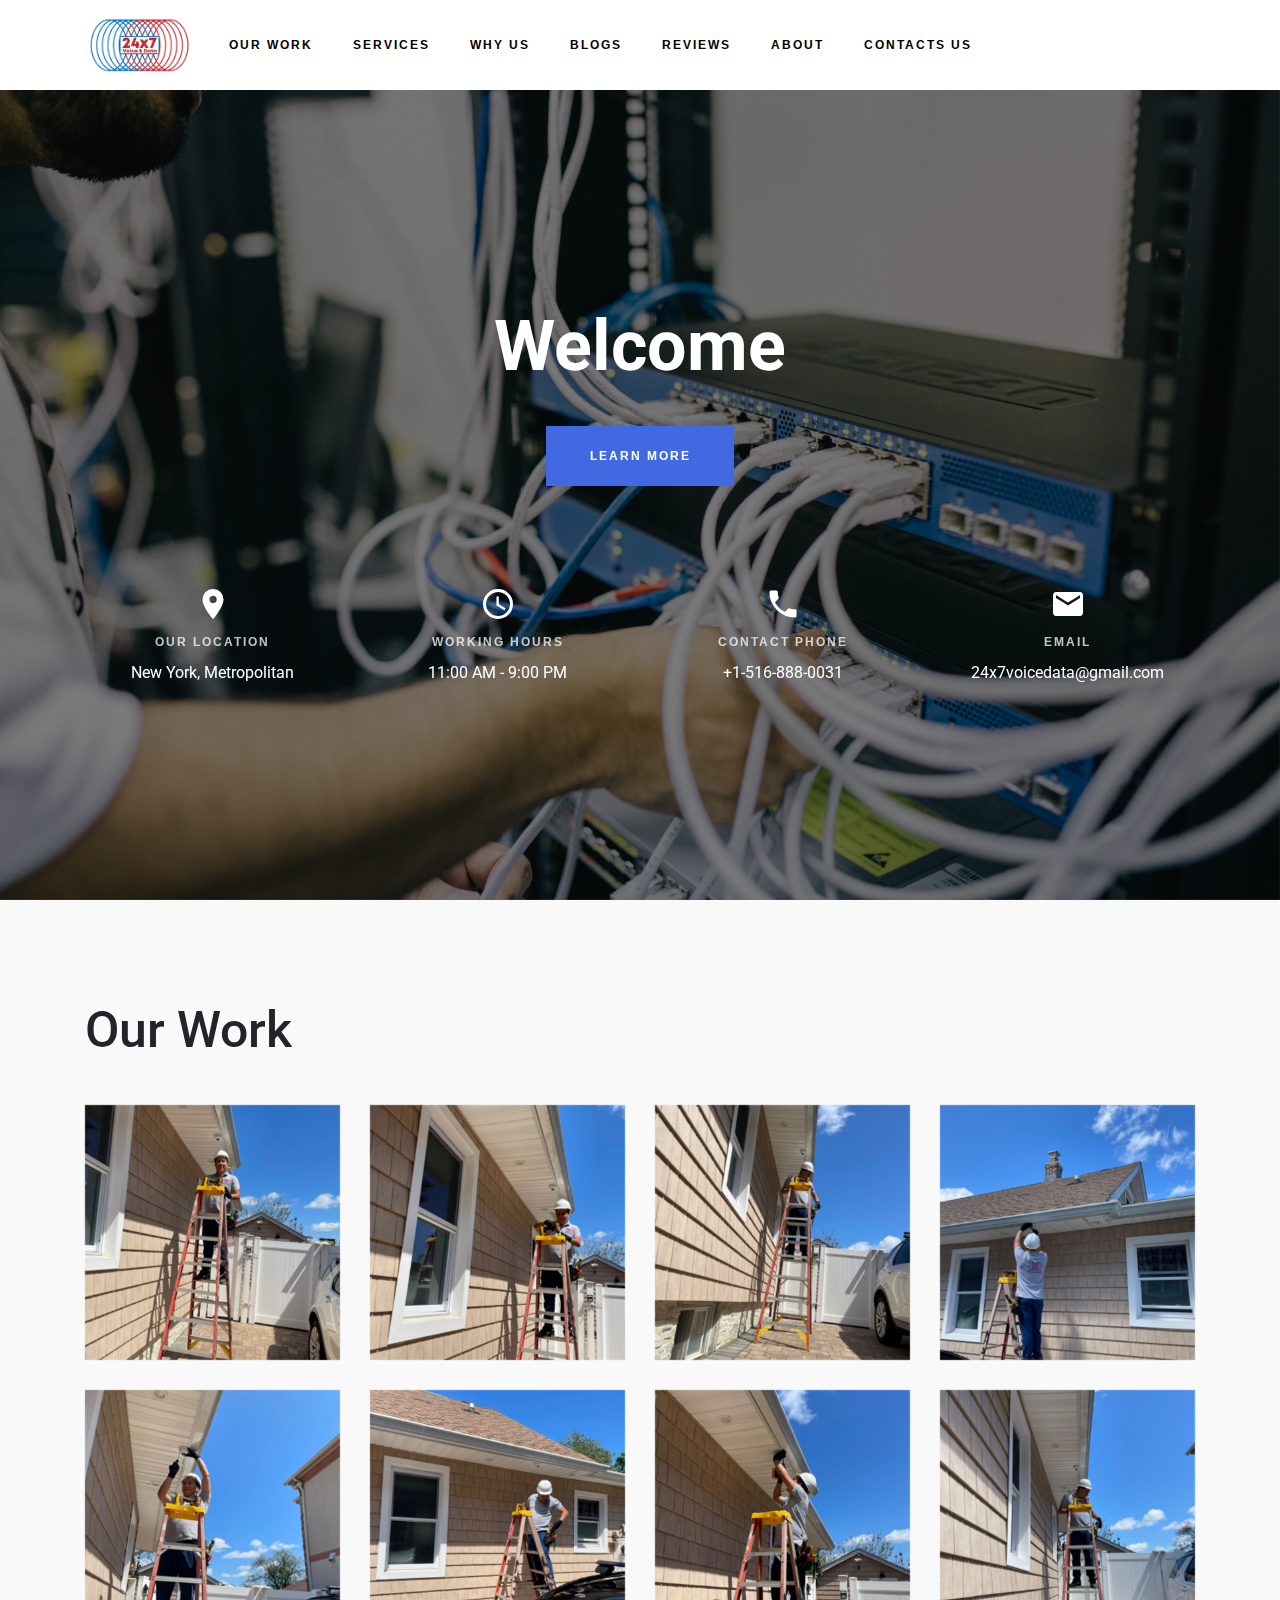
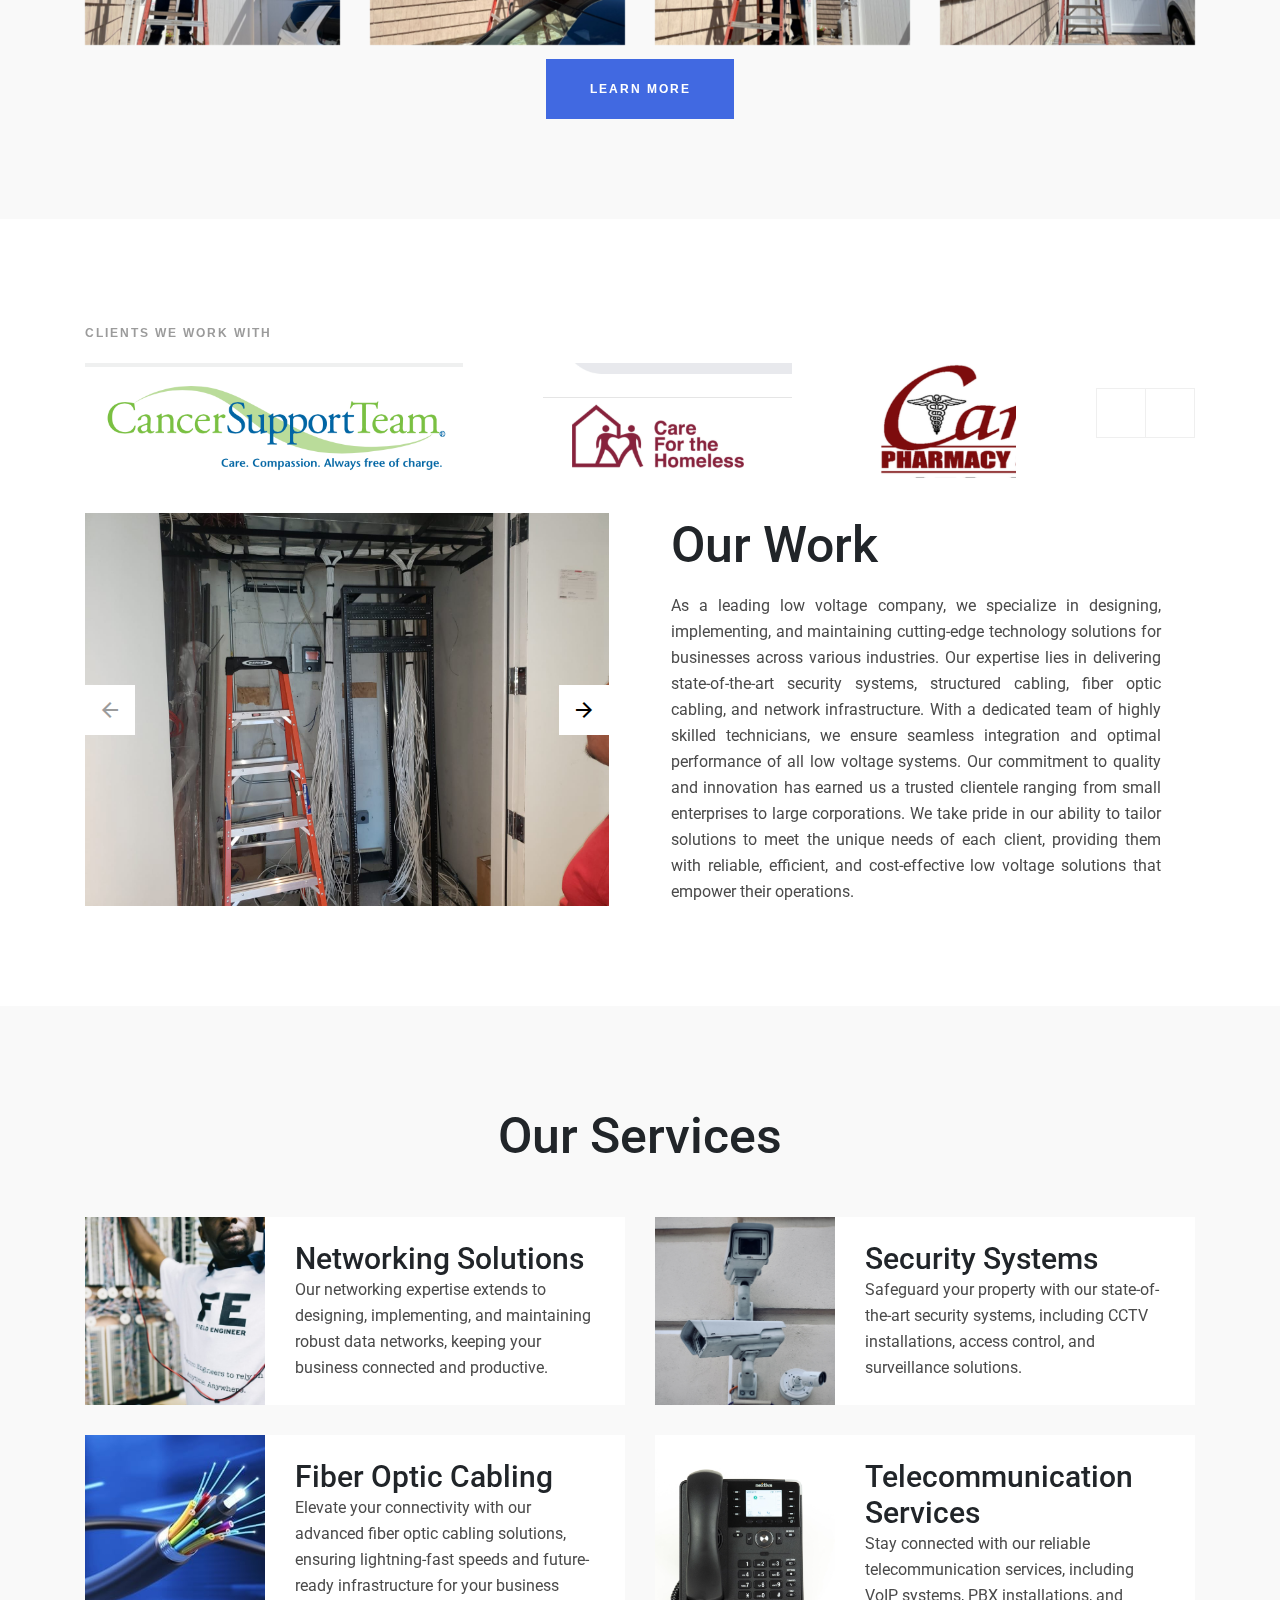
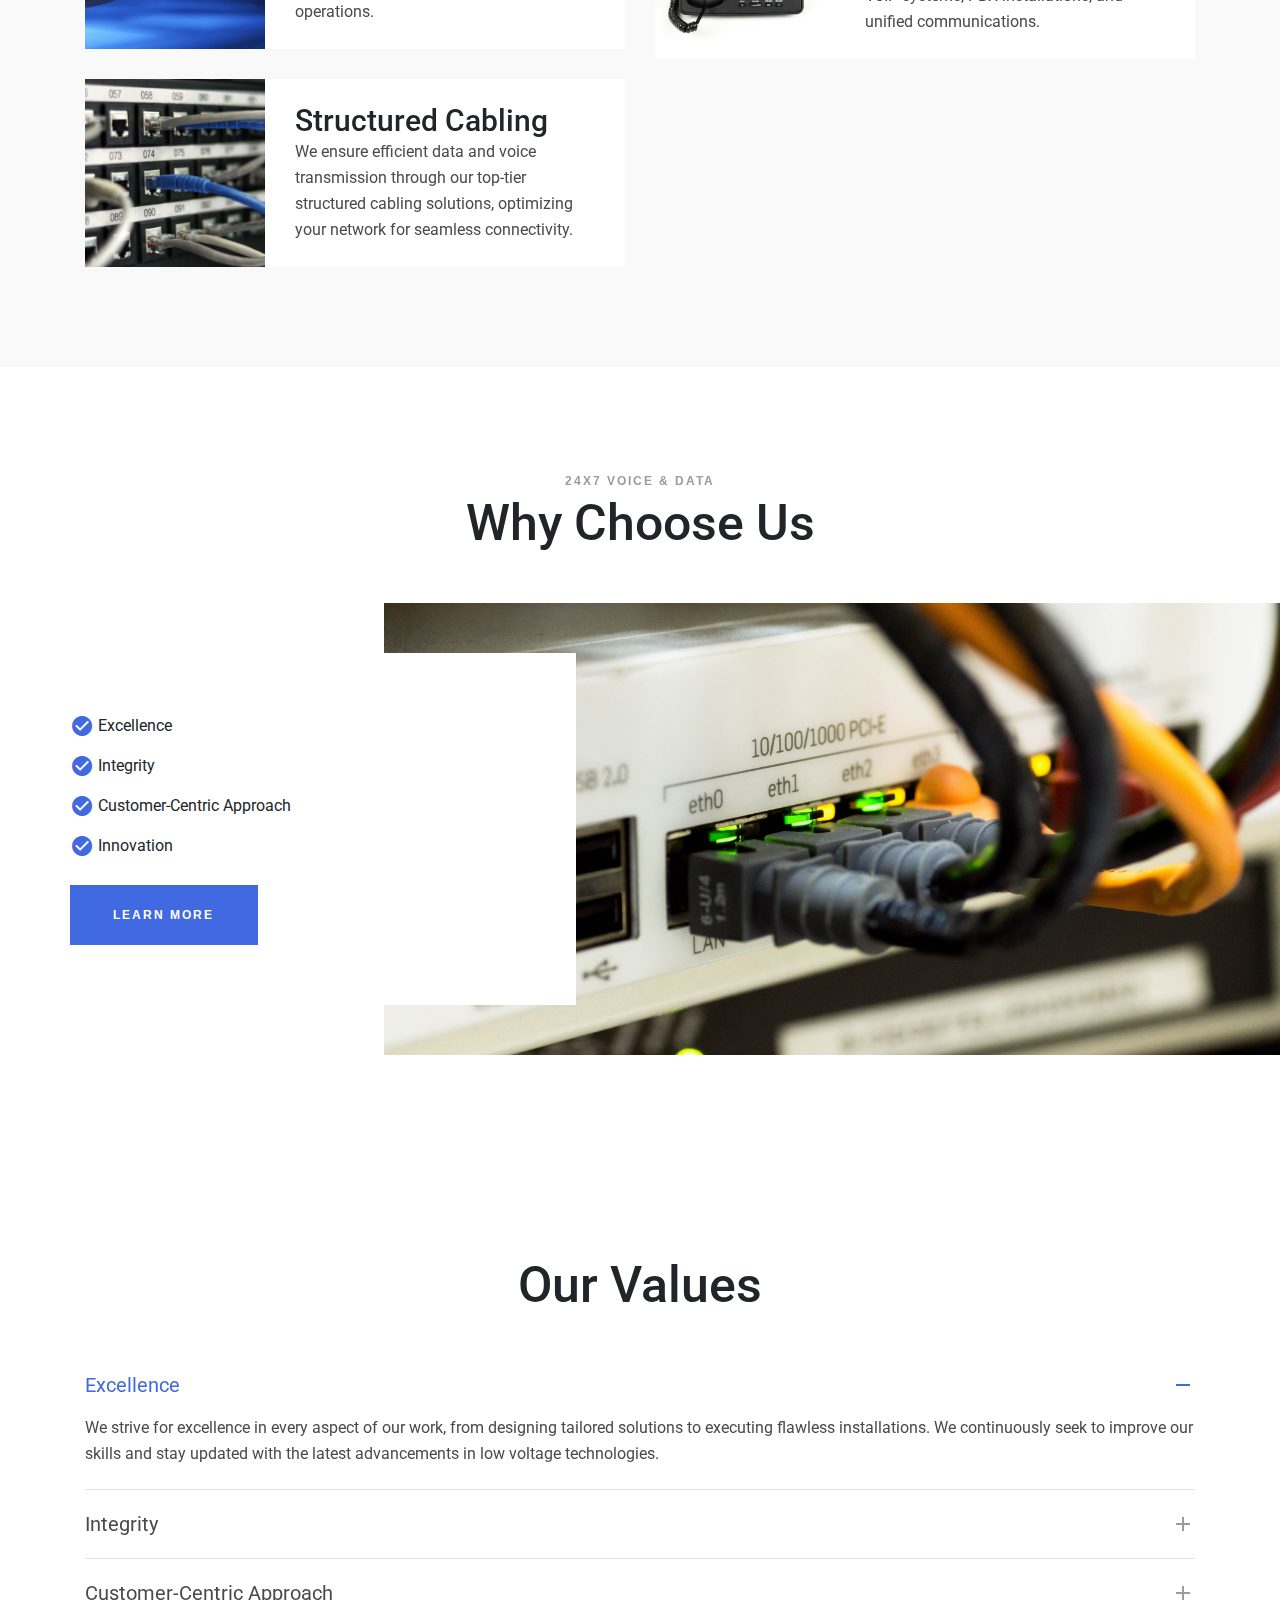
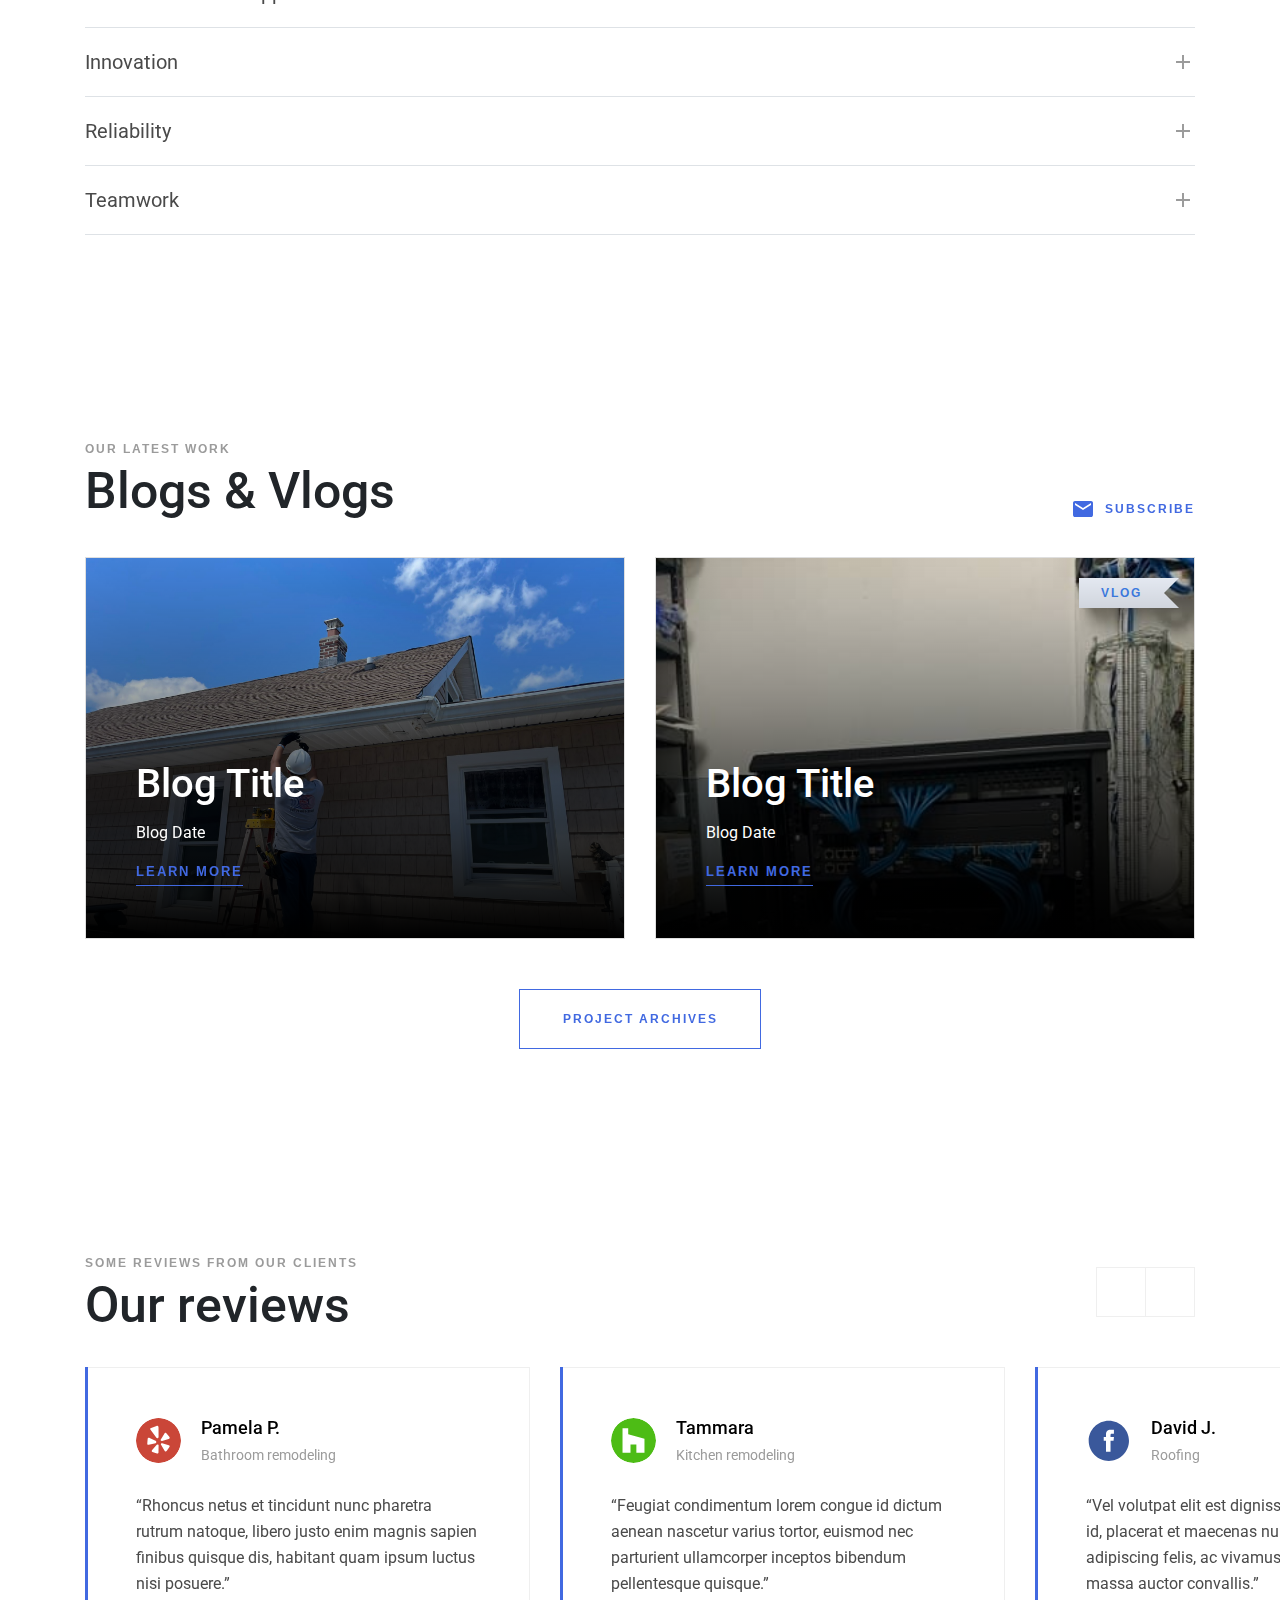
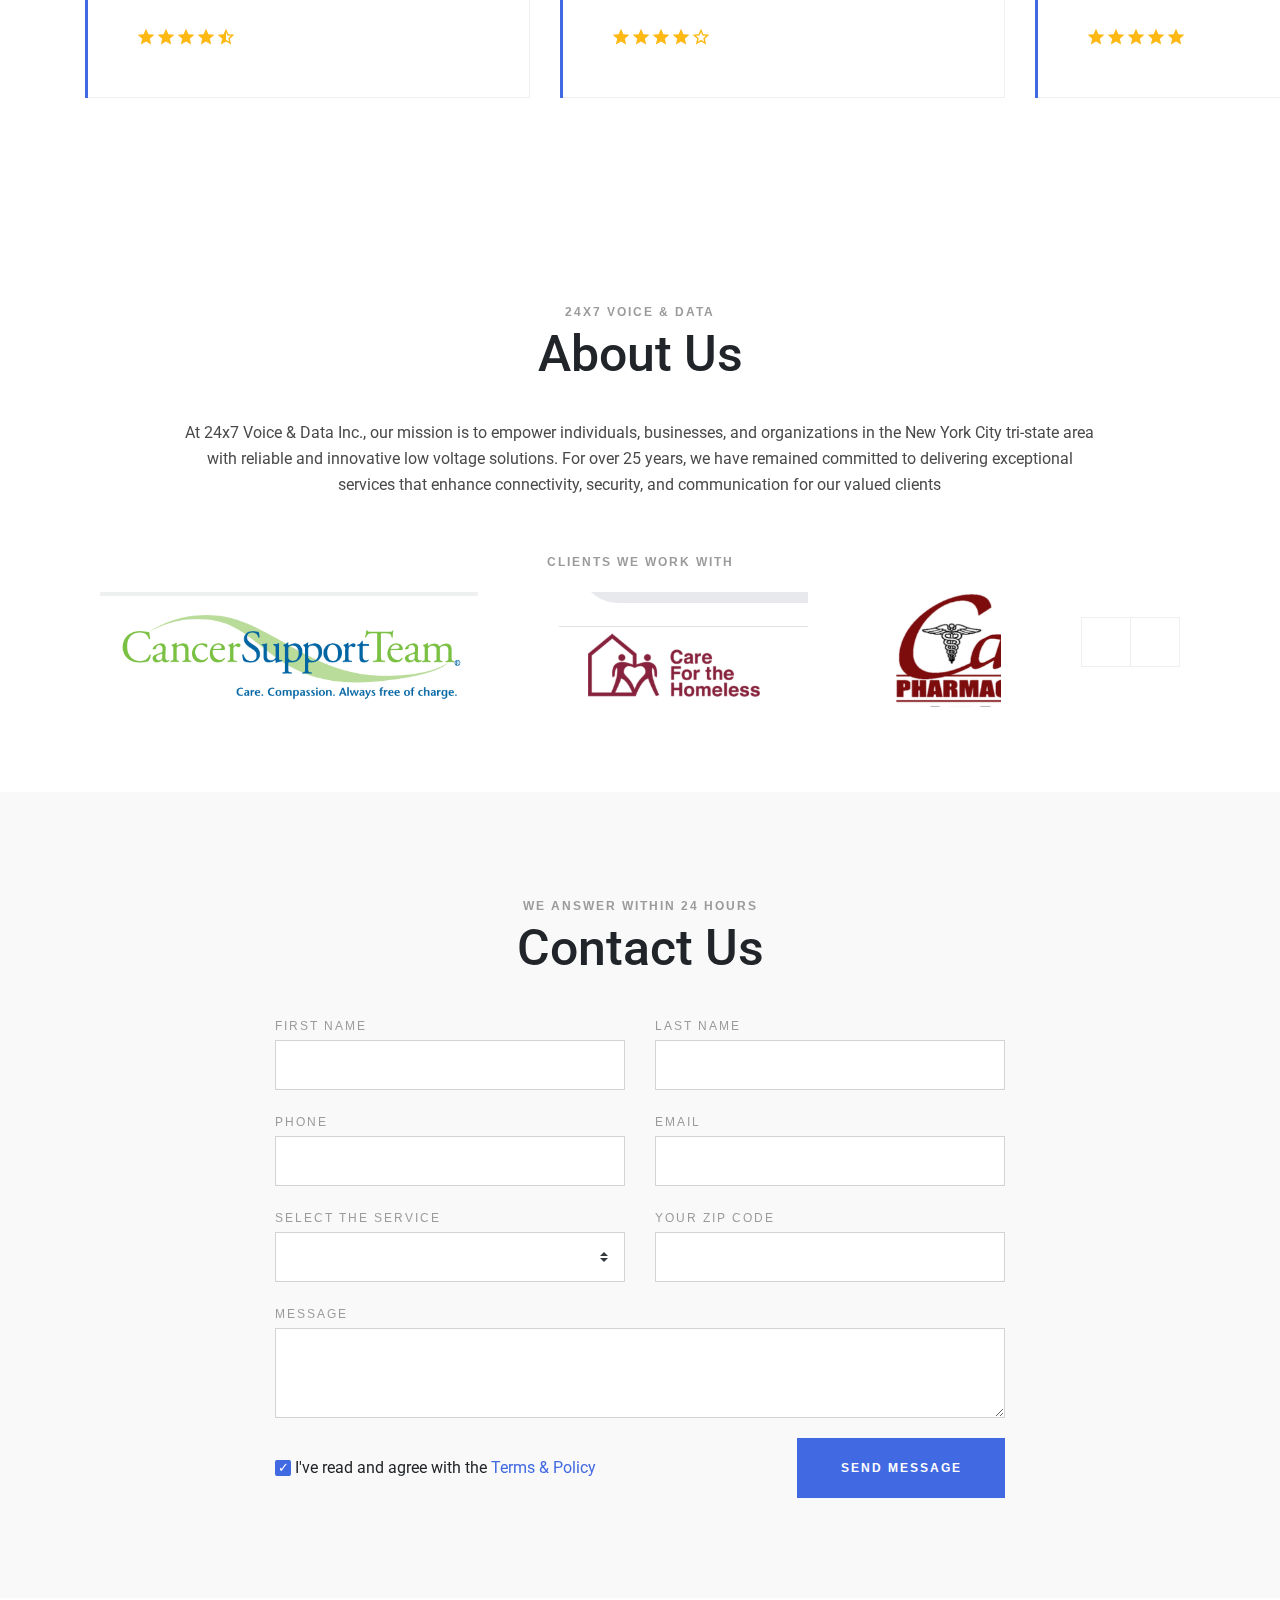
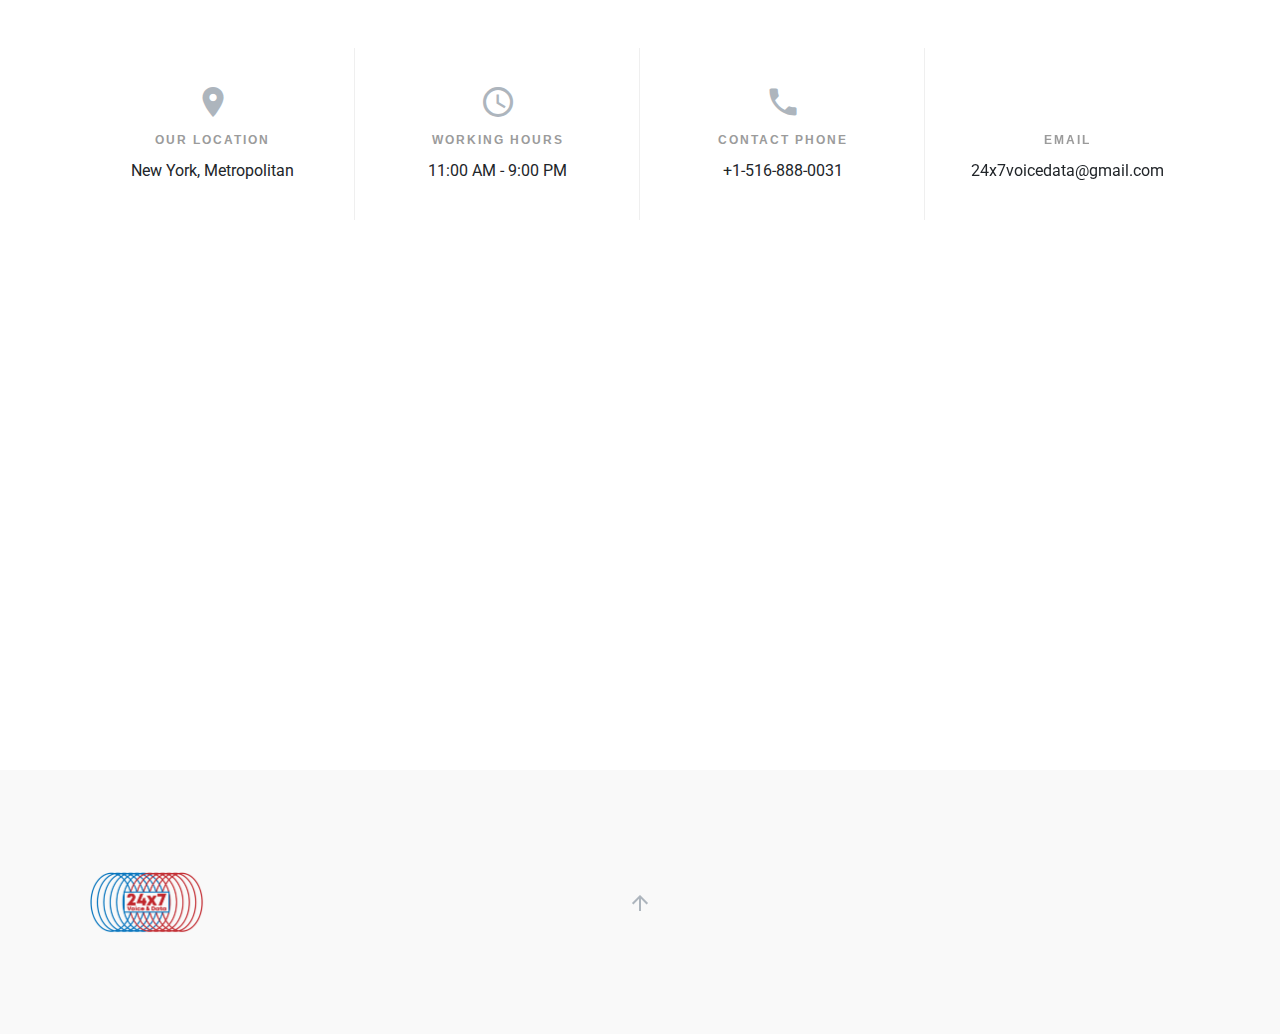
==== commit eba76678: "New text" ====
--- a/index.html
+++ b/index.html
@@ -546,6 +546,7 @@
             </div>
           </div>
         </div>
+        <a href="#our-work" class="btn btn-lg btn-primary mt-6">Learn More</a>
       </div>
     </section>
     <!-- "our work" section end -->
@@ -725,7 +726,21 @@
           <div class="col-12 col-lg-6 d-flex align-items-center">
             <div class="pl-0 pl-xl-7 pr-0 pr-xl-16">
               <h1 class="mb-0">Our Work</h1>
-              <p class="mt-8 mb-0">About how work and our clients.......</p>
+              <p class="mt-8 mb-0 text-justify">
+                As a leading low voltage company, we specialize in designing,
+                implementing, and maintaining cutting-edge technology solutions
+                for businesses across various industries. Our expertise lies in
+                delivering state-of-the-art security systems, structured
+                cabling, fiber optic cabling, and network infrastructure. With a
+                dedicated team of highly skilled technicians, we ensure seamless
+                integration and optimal performance of all low voltage systems.
+                Our commitment to quality and innovation has earned us a trusted
+                clientele ranging from small enterprises to large corporations.
+                We take pride in our ability to tailor solutions to meet the
+                unique needs of each client, providing them with reliable,
+                efficient, and cost-effective low voltage solutions that empower
+                their operations.
+              </p>
             </div>
           </div>
         </div>
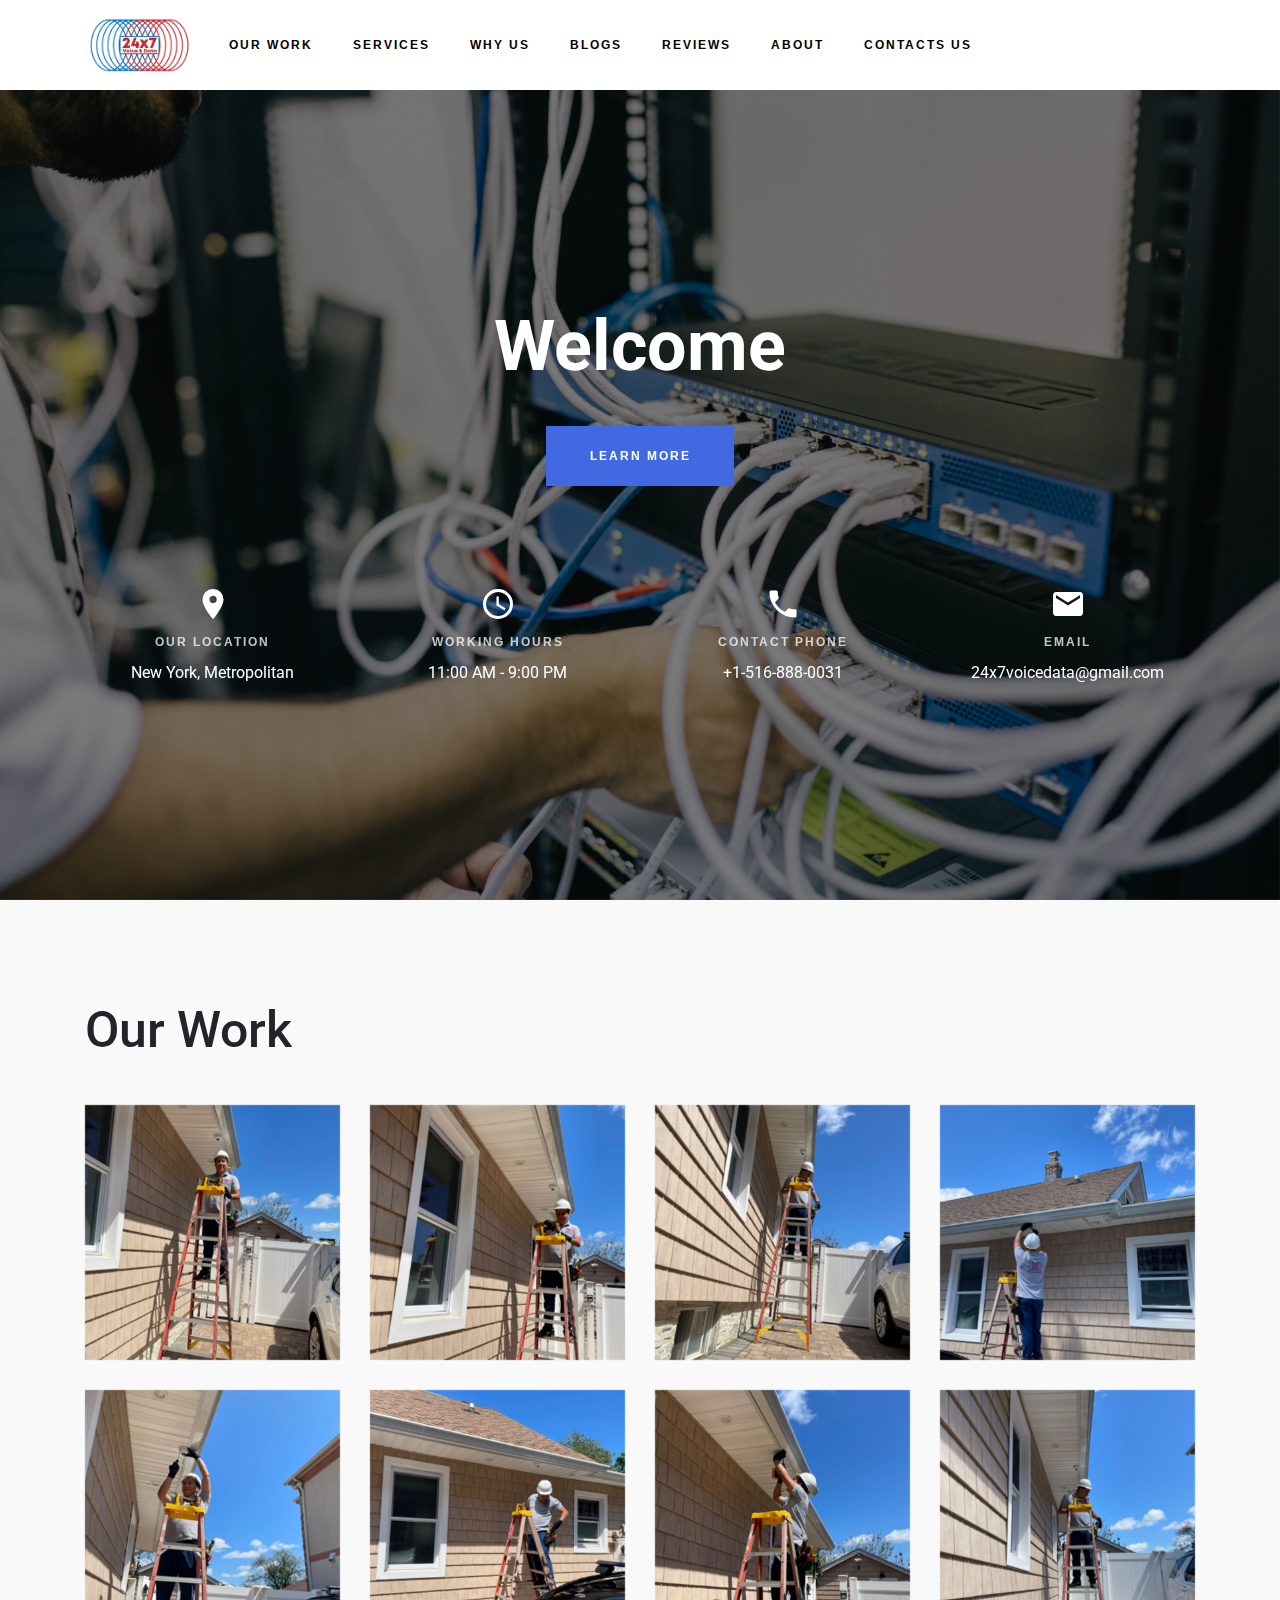
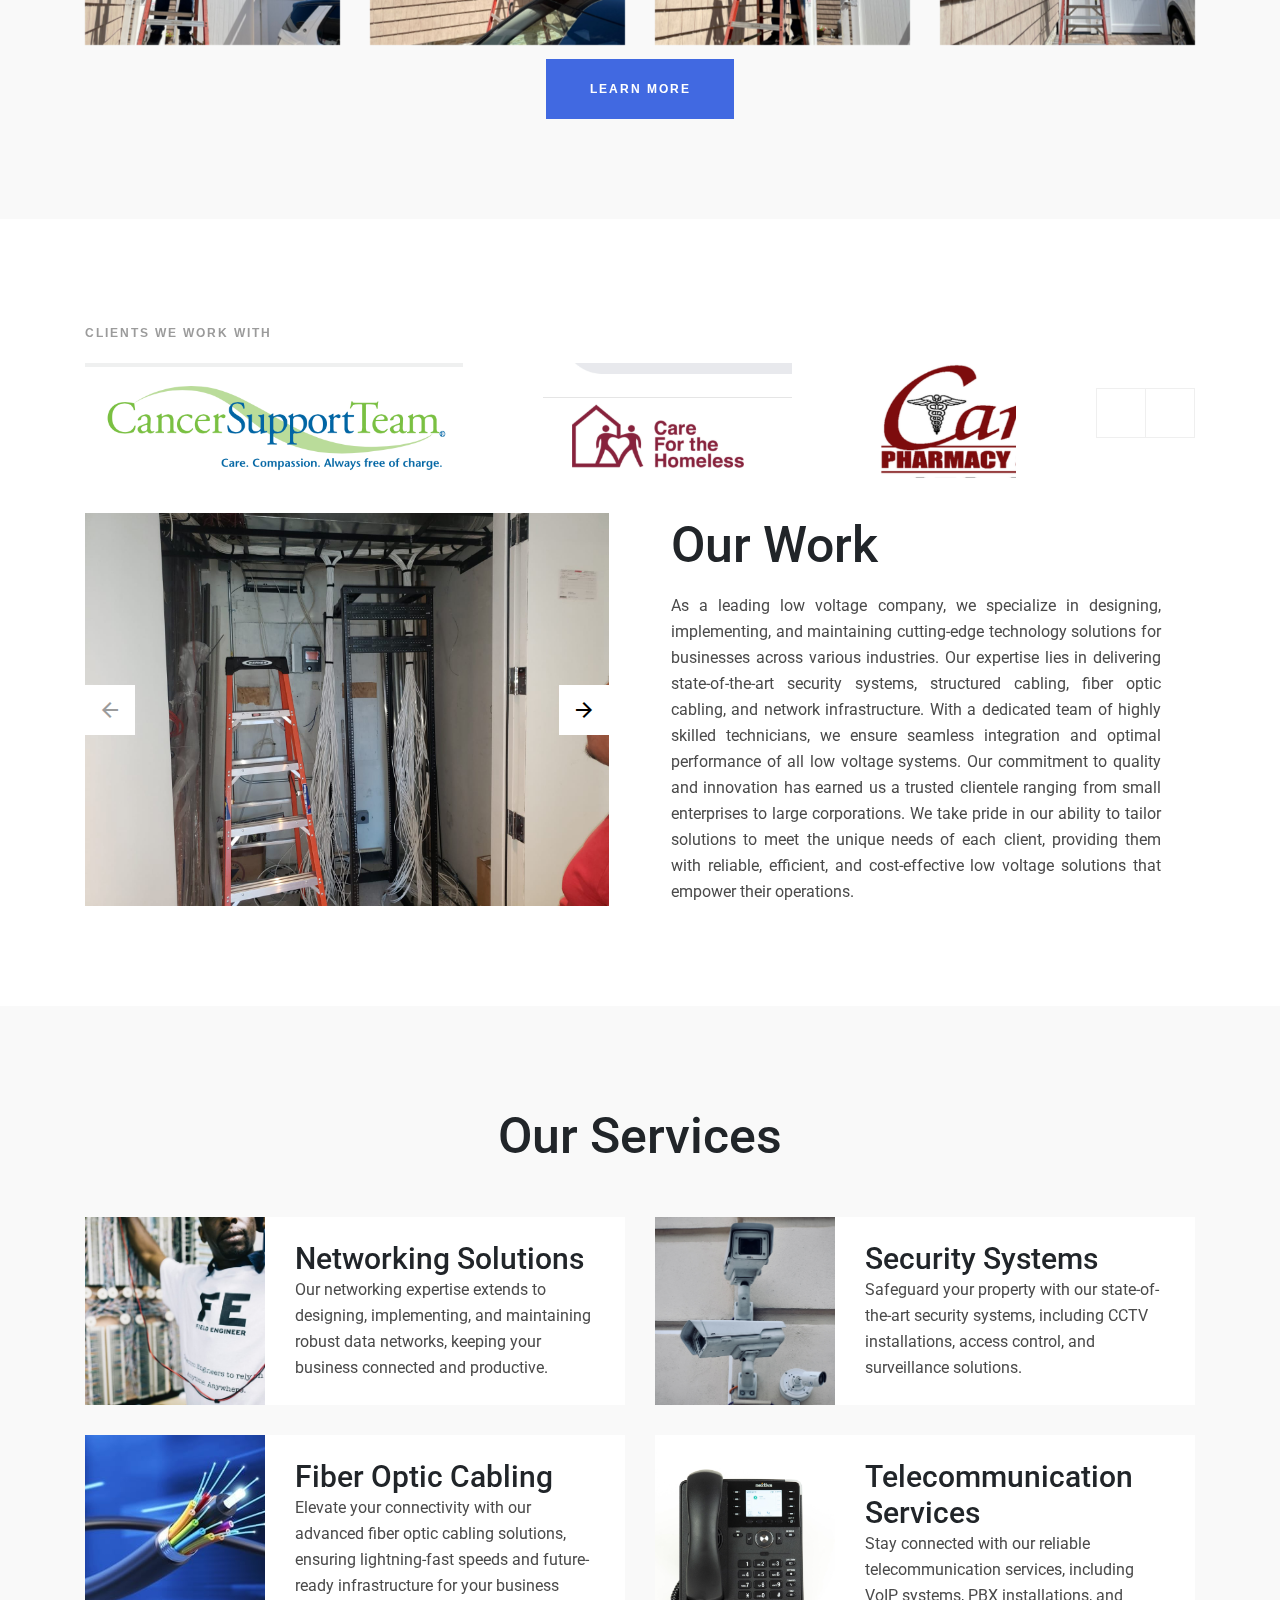
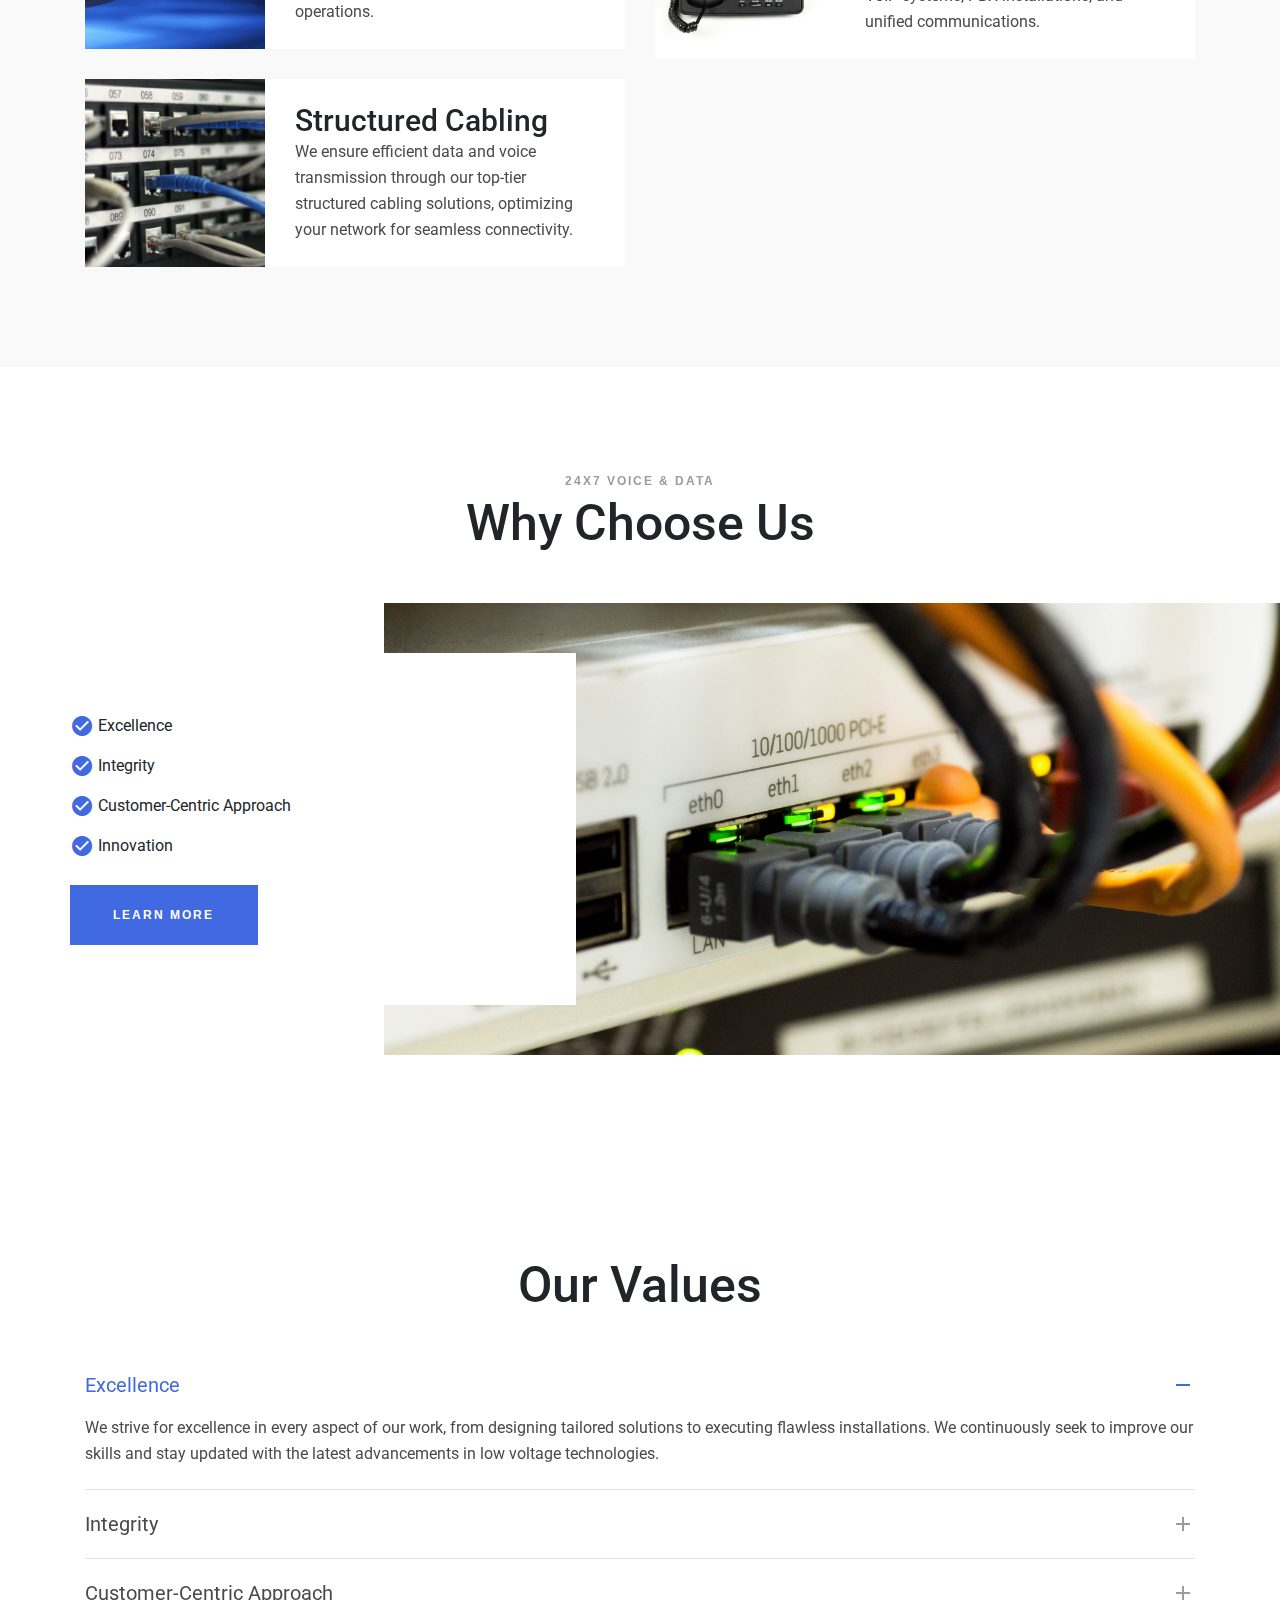
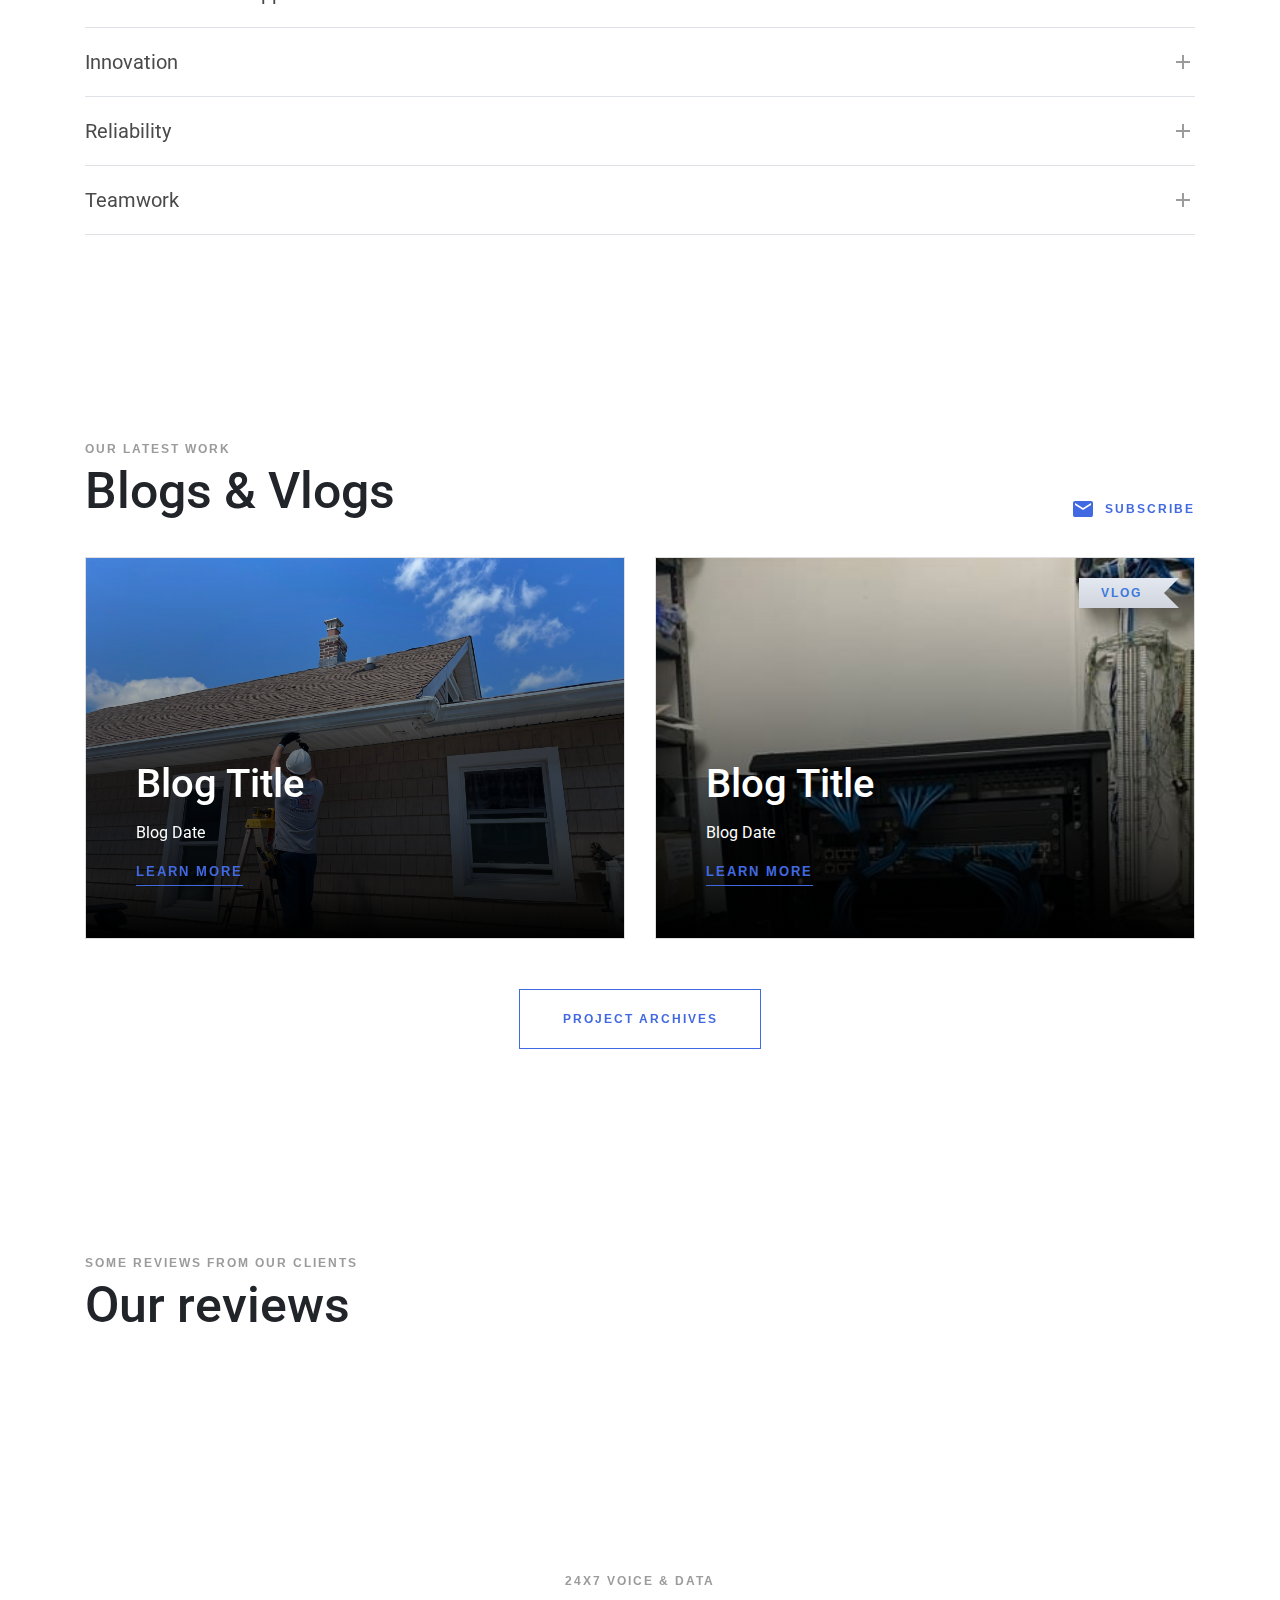
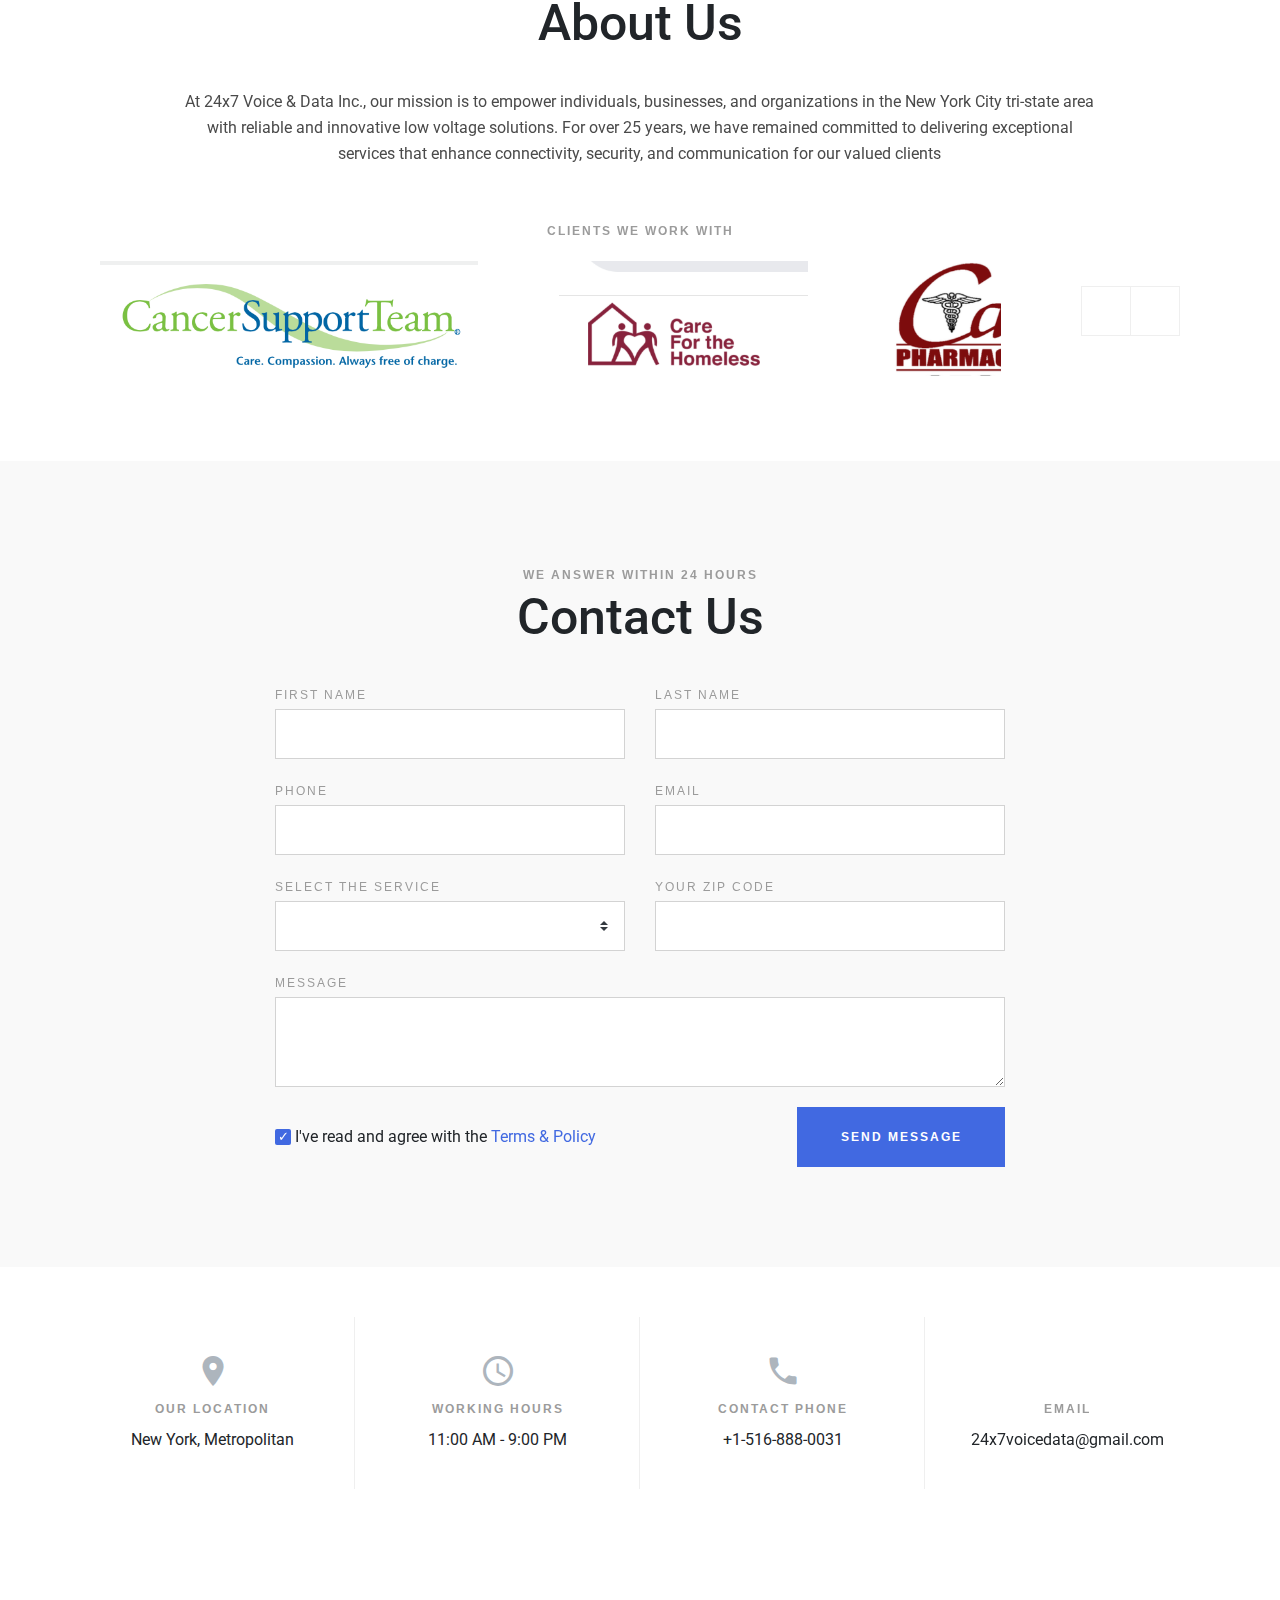
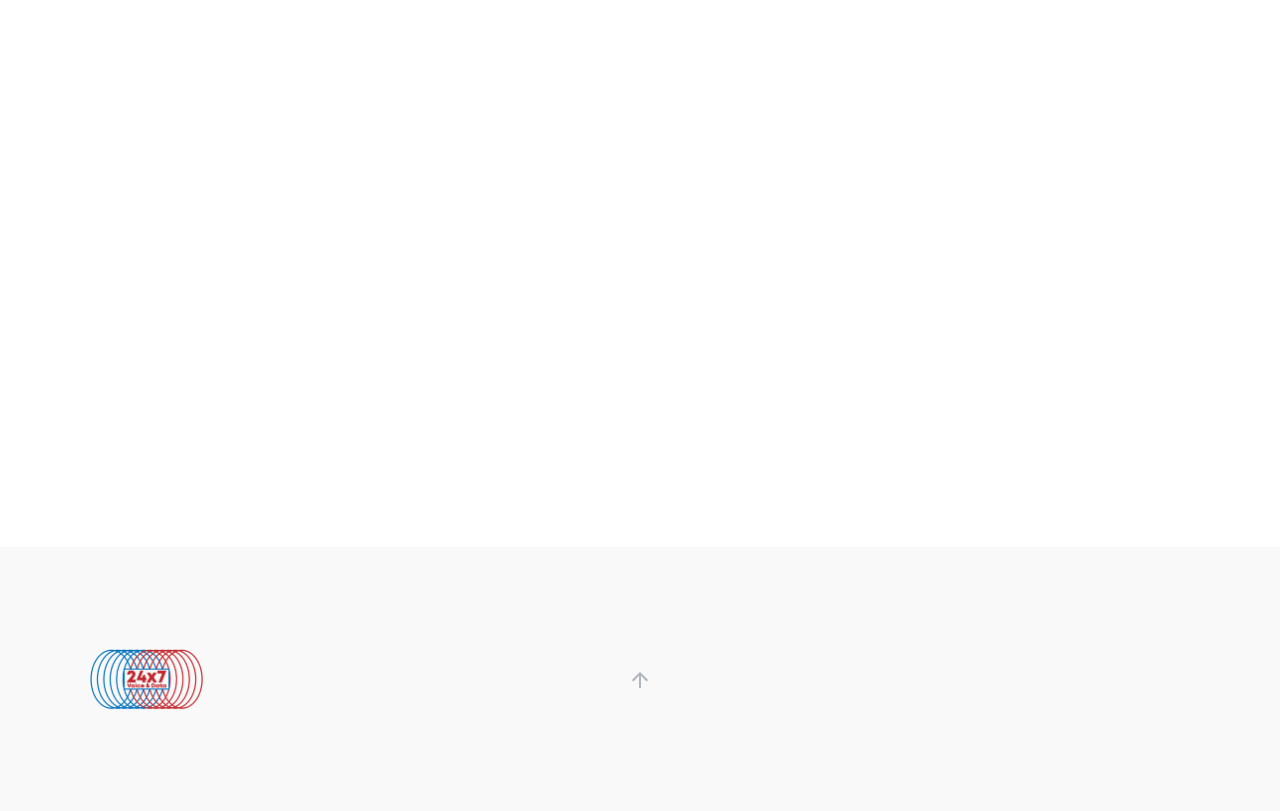
==== commit e264107e: "added mad and reviews widget" ====
--- a/index.html
+++ b/index.html
@@ -546,13 +546,13 @@
             </div>
           </div>
         </div>
-        <a href="#our-work" class="btn btn-lg btn-primary mt-6">Learn More</a>
+        <a href="#work-info" class="btn btn-lg btn-primary mt-6">Learn More</a>
       </div>
     </section>
     <!-- "our work" section end -->
 
     <!-- "about" section start -->
-    <section class="section" id="about">
+    <section class="section" id="work-info">
       <div class="section-content container">
         <small
           class="fs-1 font-family-secondary text-uppercase font-weight-bold letter-spacing-caption text-muted"
@@ -1646,7 +1646,7 @@
             </small>
             <h1>Our reviews</h1>
           </div>
-          <div class="d-none d-sm-block">
+          <!-- <div class="d-none d-sm-block">
             <div class="btn-group">
               <button
                 type="button"
@@ -1667,13 +1667,13 @@
                 <i class="material-icons">arrow_right</i>
               </button>
             </div>
-          </div>
+          </div> -->
         </div>
         <div
           class="card-slider card-slider-viewport card-slider-services mt-15"
           id="testimonials-slider"
         >
-          <article class="card-slider-item">
+          <!-- <article class="card-slider-item">
             <div
               class="card border-light card-accent-left"
               data-mh="testimonials-slider"
@@ -1822,8 +1822,14 @@
                 </div>
               </div>
             </div>
-          </article>
-        </div>
+          </article> -->
+        </div>
+        <script
+          src="https://static.elfsight.com/platform/platform.js"
+          data-use-service-core
+          defer
+        ></script>
+        <div class="elfsight-app-400e7734-0442-41c3-b994-60f455d65f41"></div>
       </div>
     </section>
     <!-- "testimonials" section end -->
@@ -2211,7 +2217,7 @@
         </div>
       </div>
       <div class="gmap">
-        <div class="gmap-embed" data-parallax-speed="0">
+        <!-- <div class="gmap-embed" data-parallax-speed="0">
           <div
             class="gmap-embed-sizing-helper"
             style="padding-top: 500px"
@@ -2265,7 +2271,7 @@
                 <div>
                   <a
                     class="get-direction-link"
-                    href="https://maps.google.com?daddr=115+E+12th+St%2C+New+York%2C+NY+11503"
+                    href="https://maps.app.goo.gl/K8JFQacFgVWXN4FM9"
                     target="_blank"
                     >Get directions</a
                   >
@@ -2285,7 +2291,16 @@
               </div>
             </div>
           </div>
-        </div>
+        </div> -->
+        <iframe
+          src="https://www.google.com/maps/embed?pb=!1m18!1m12!1m3!1d3025.1616607883316!2d-73.69356392343087!3d40.69243713881213!2m3!1f0!2f0!3f0!3m2!1i1024!2i768!4f13.1!3m3!1m2!1s0x89c263bb21dae0ab%3A0xae352ac449f4d01e!2s24x7%20Voice%20%26%20Data%20Inc.!5e0!3m2!1sen!2sus!4v1697318957448!5m2!1sen!2sus"
+          width="100%"
+          height="600"
+          style="border: 0"
+          allowfullscreen=""
+          loading="lazy"
+          referrerpolicy="no-referrer-when-downgrade"
+        ></iframe>
       </div>
     </section>
     <!-- "contacts" section end -->
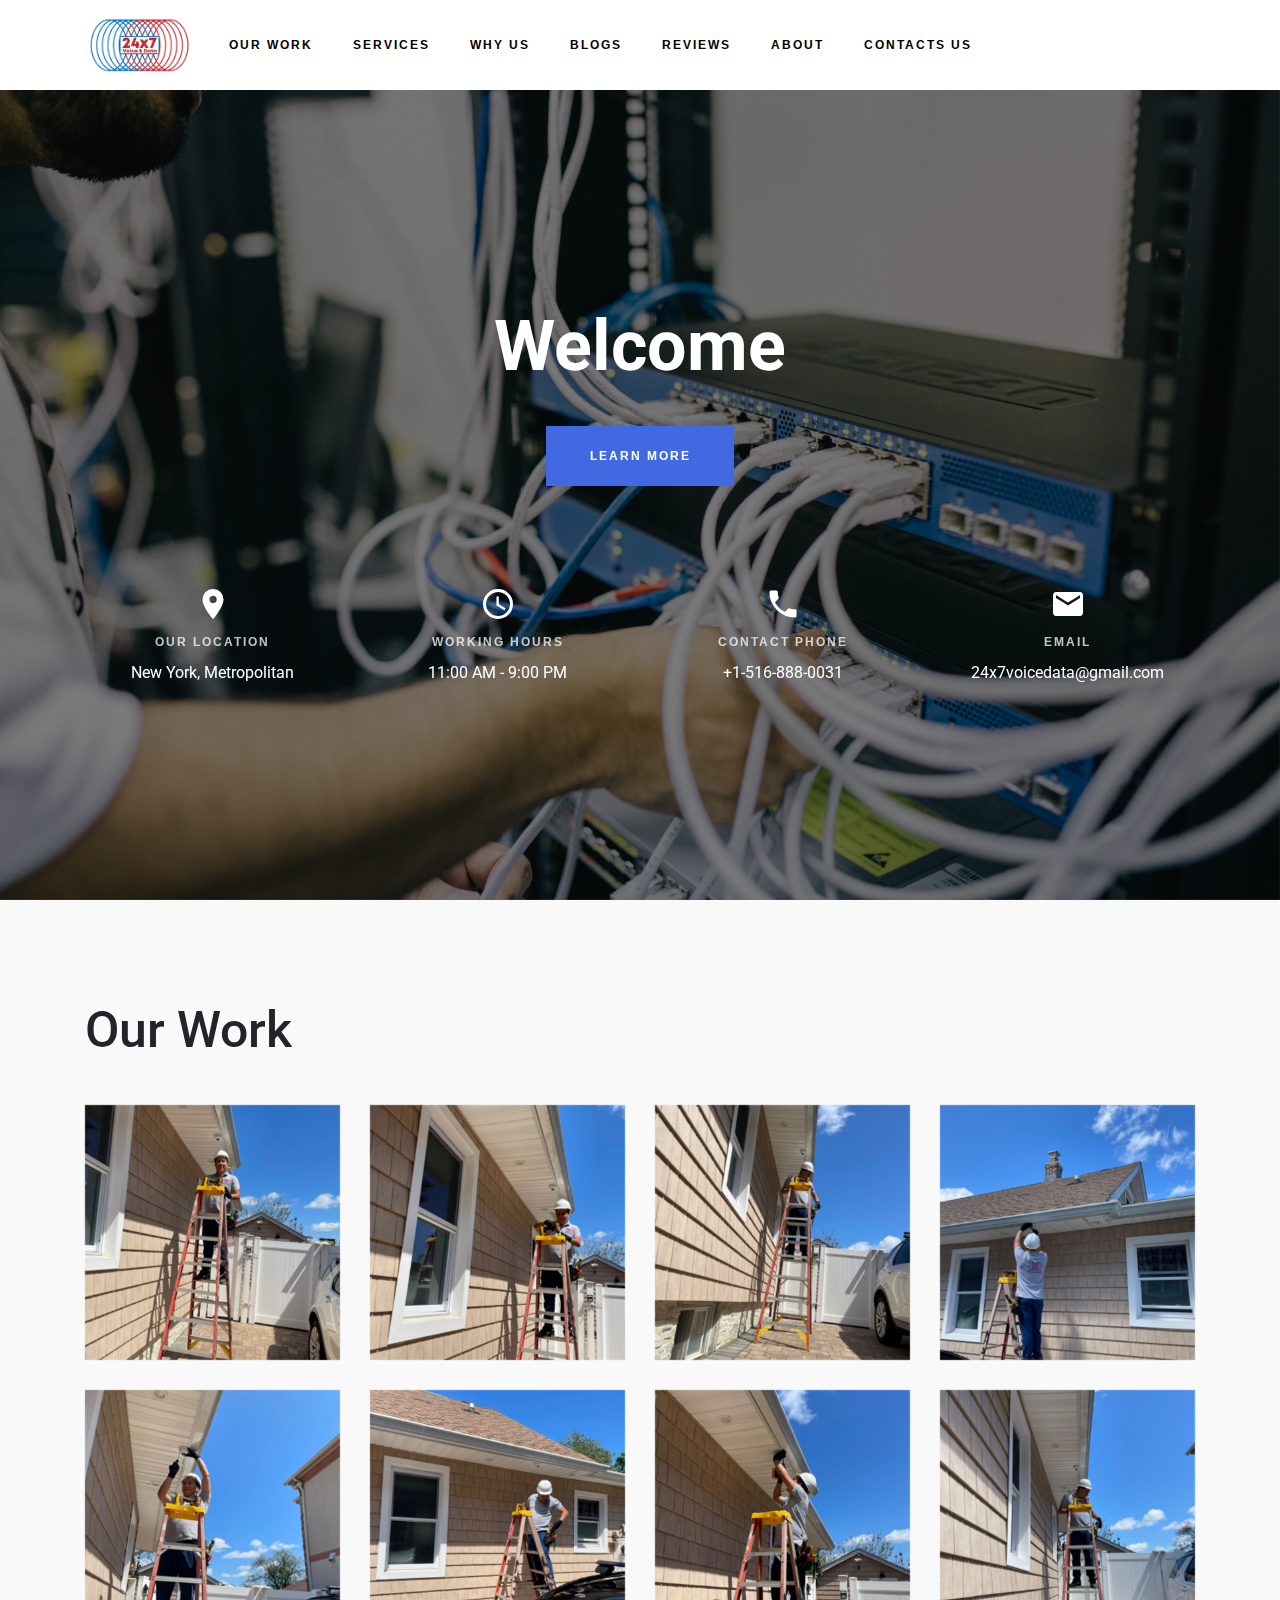
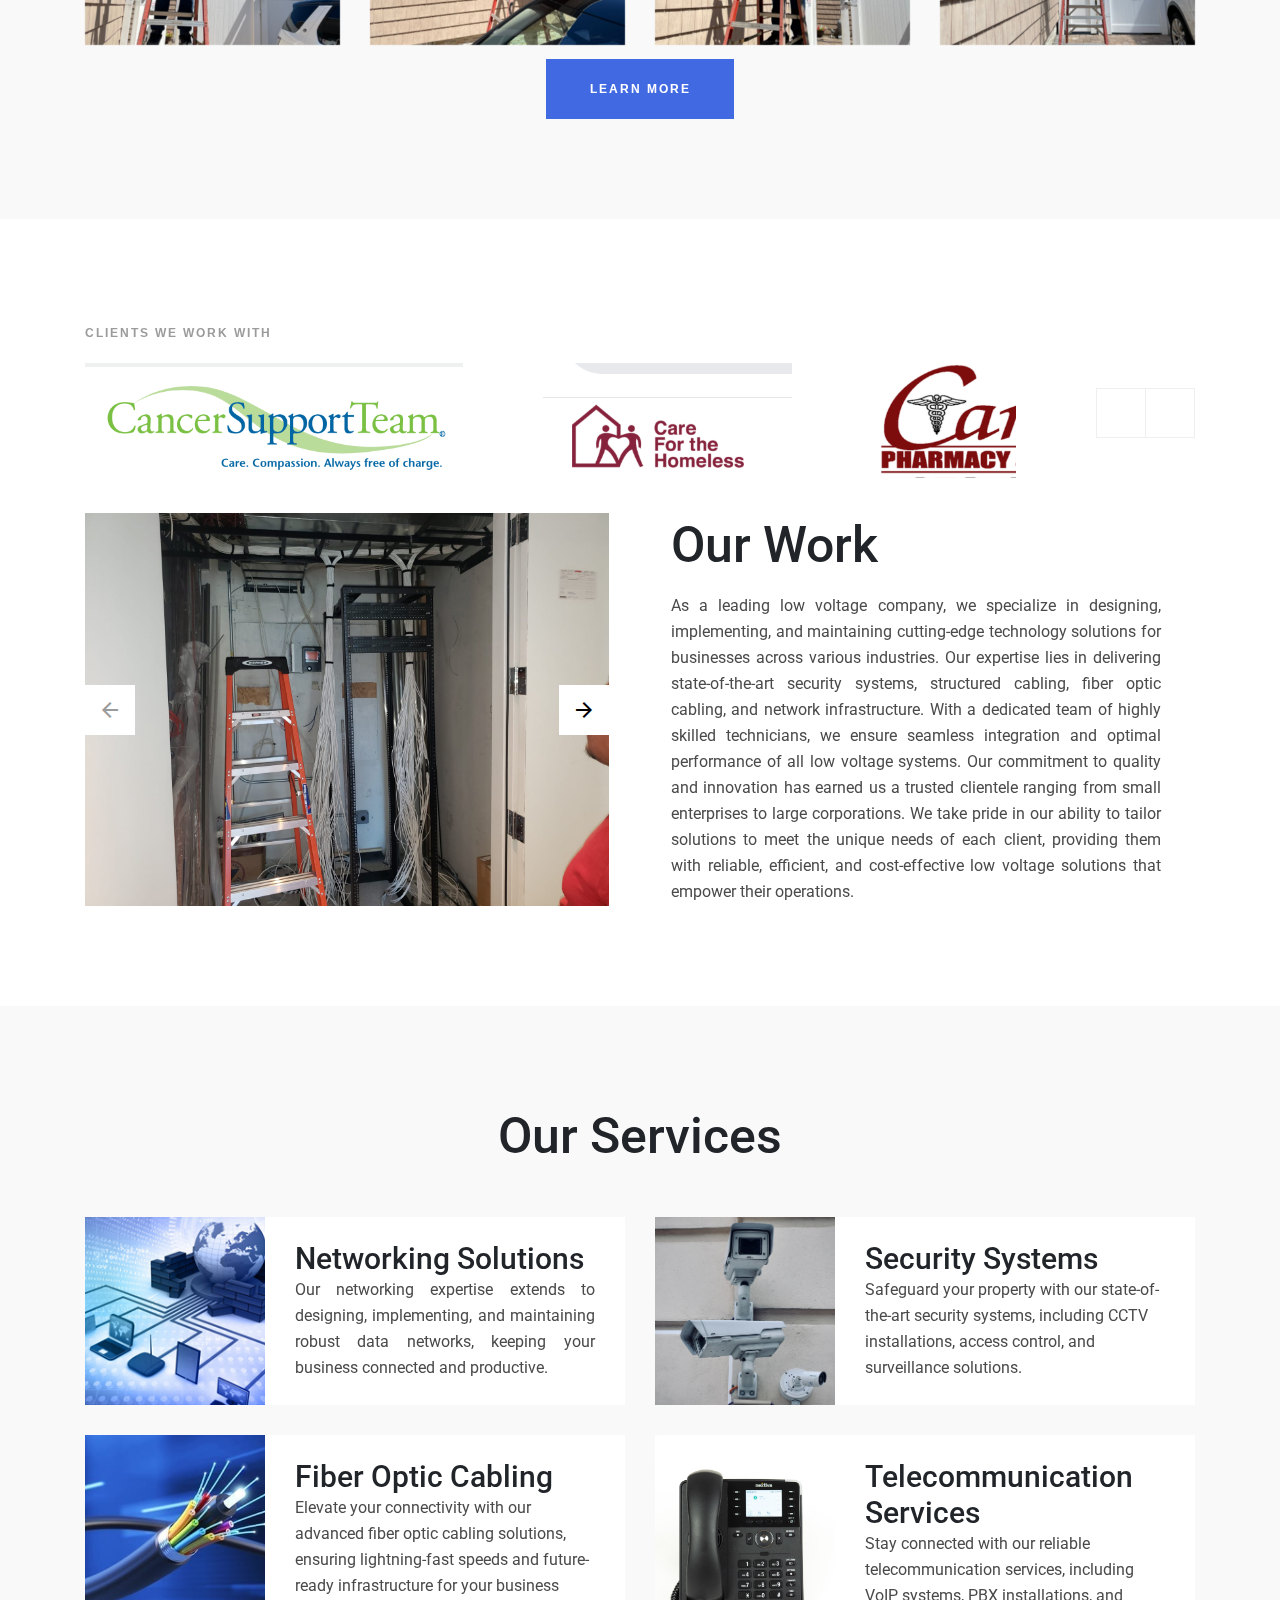
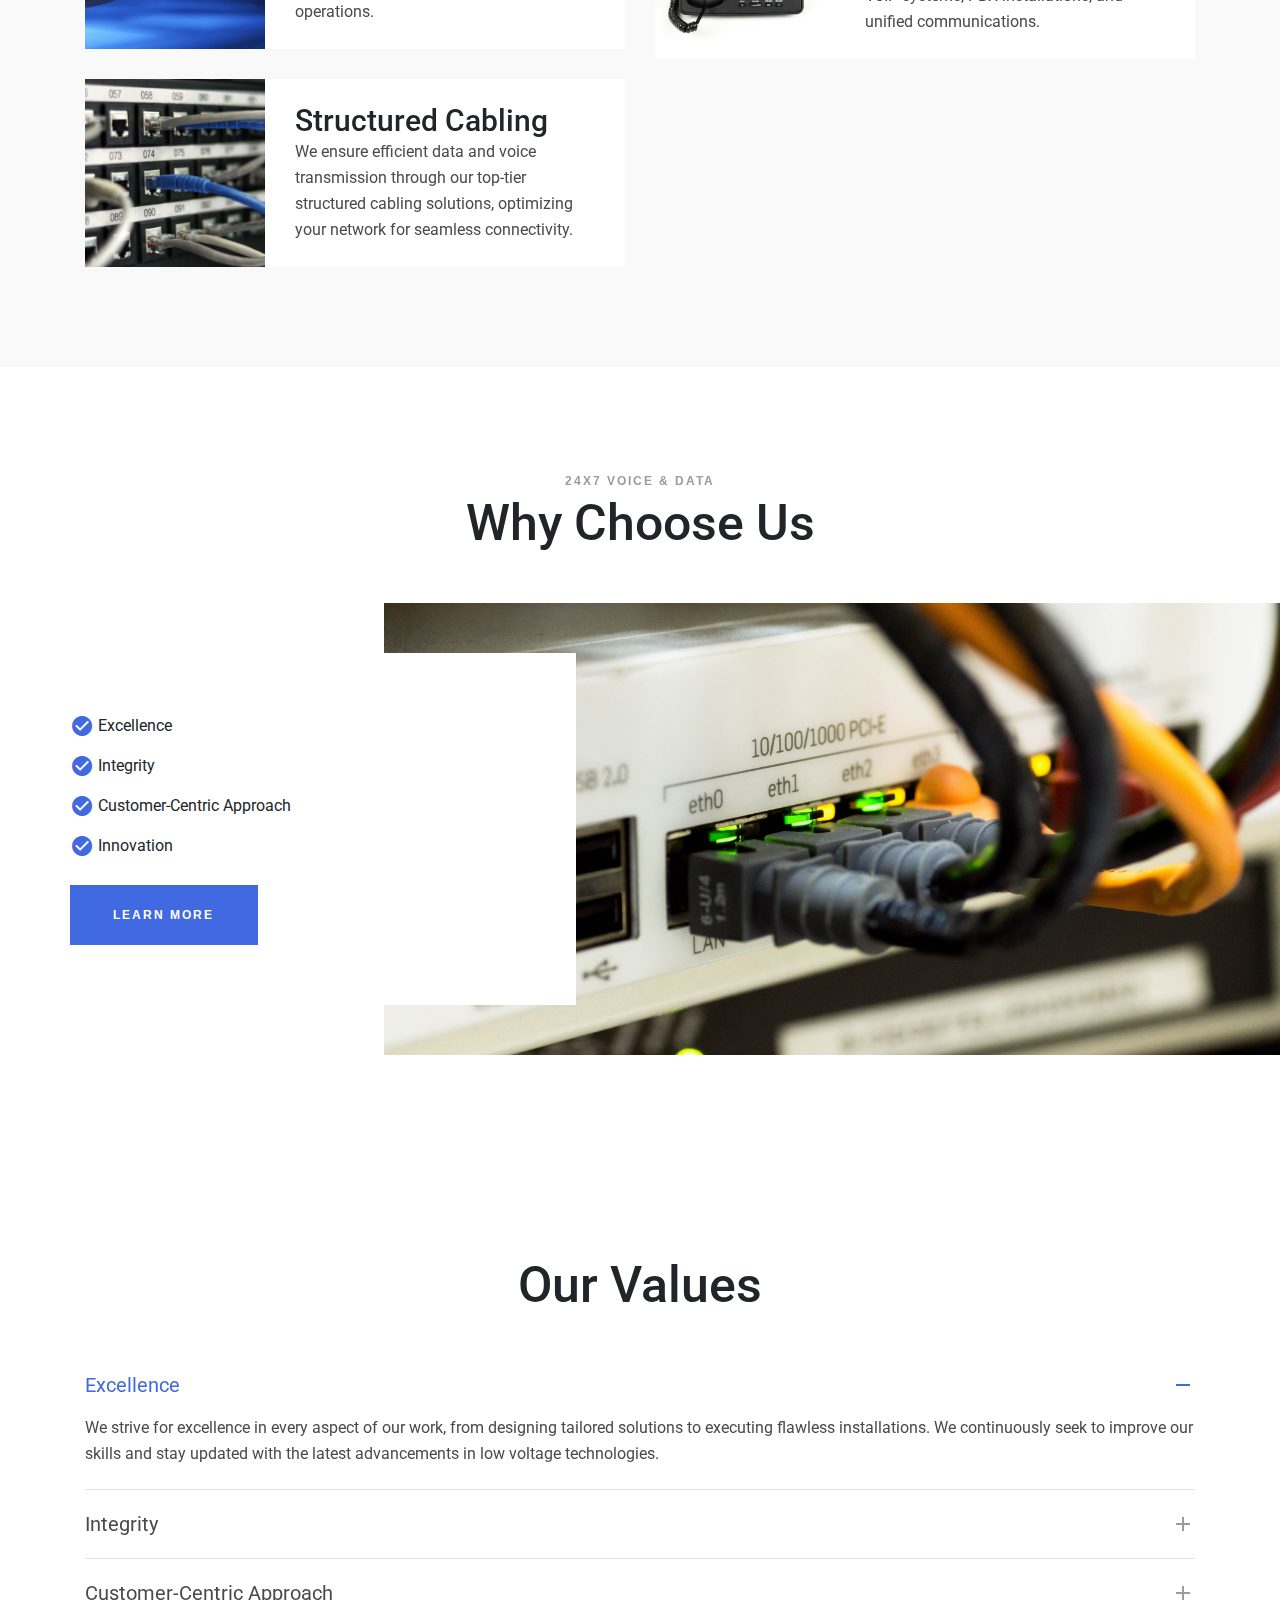
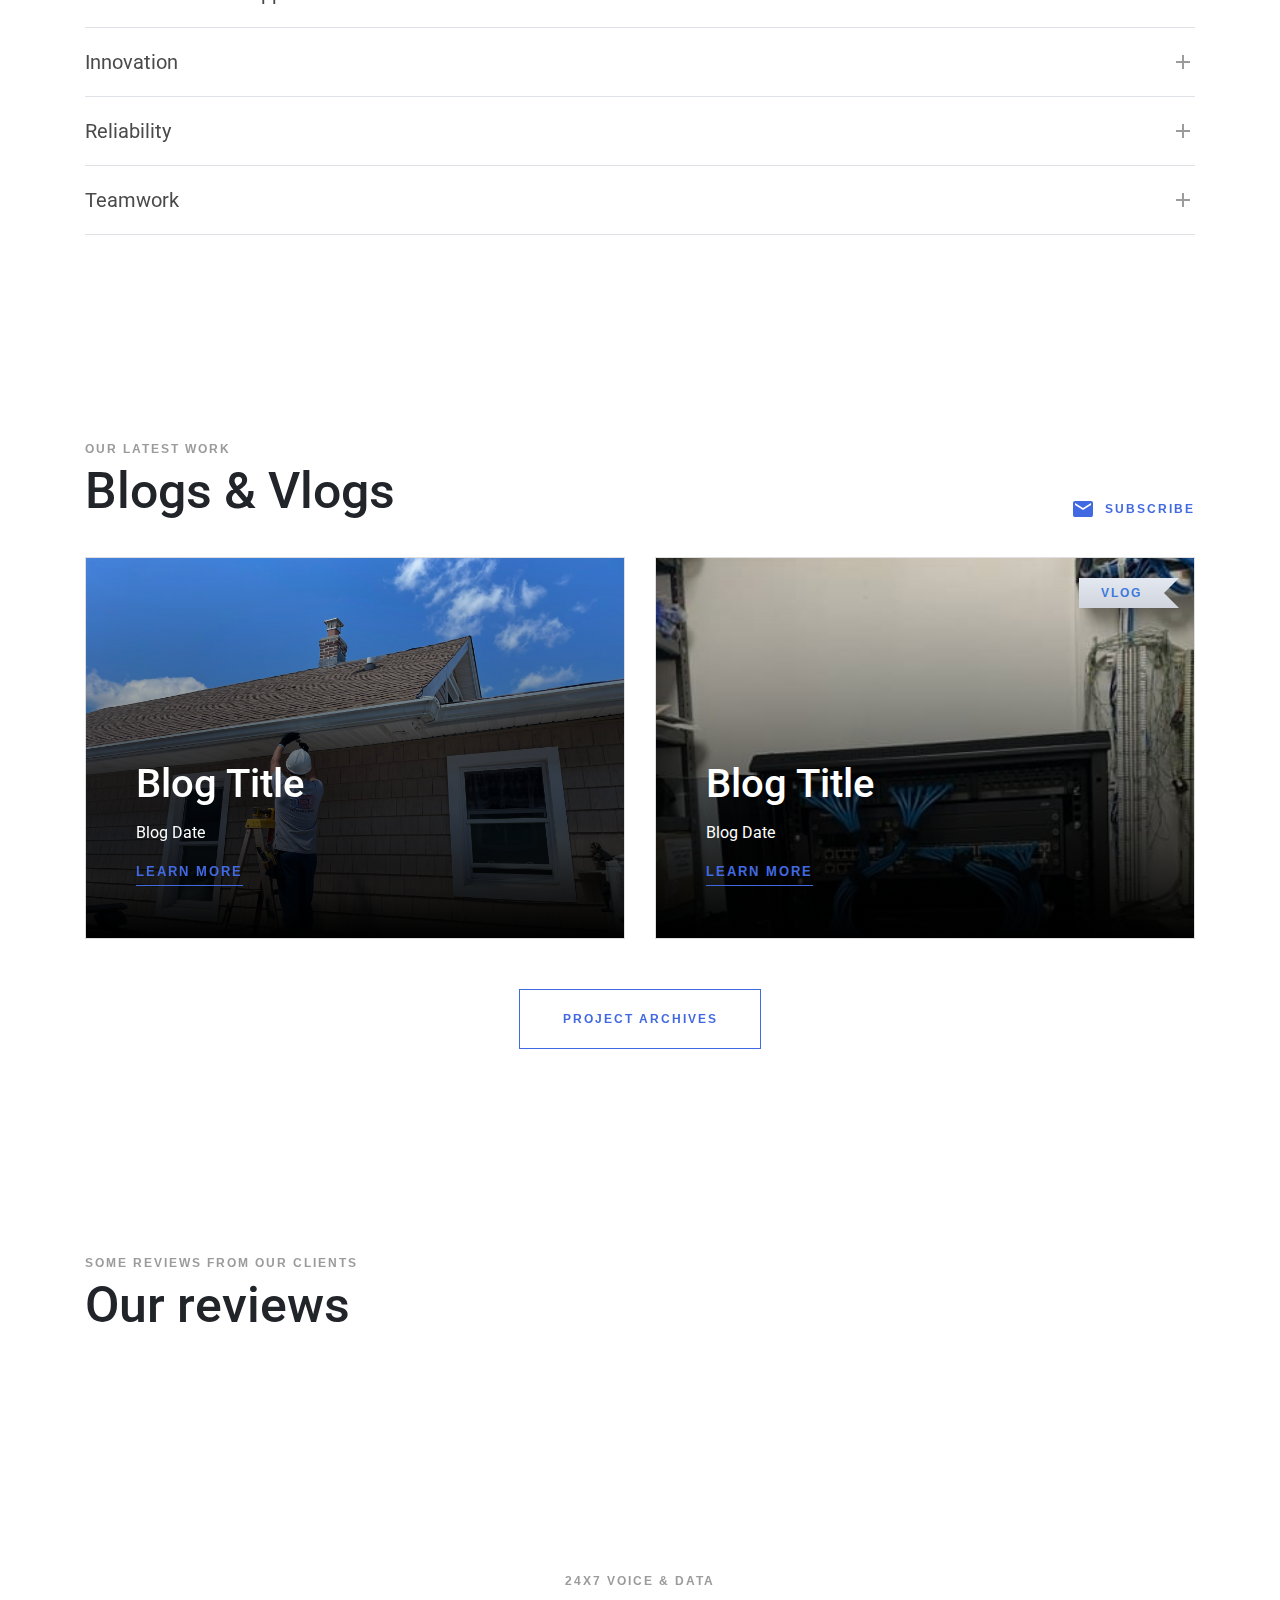
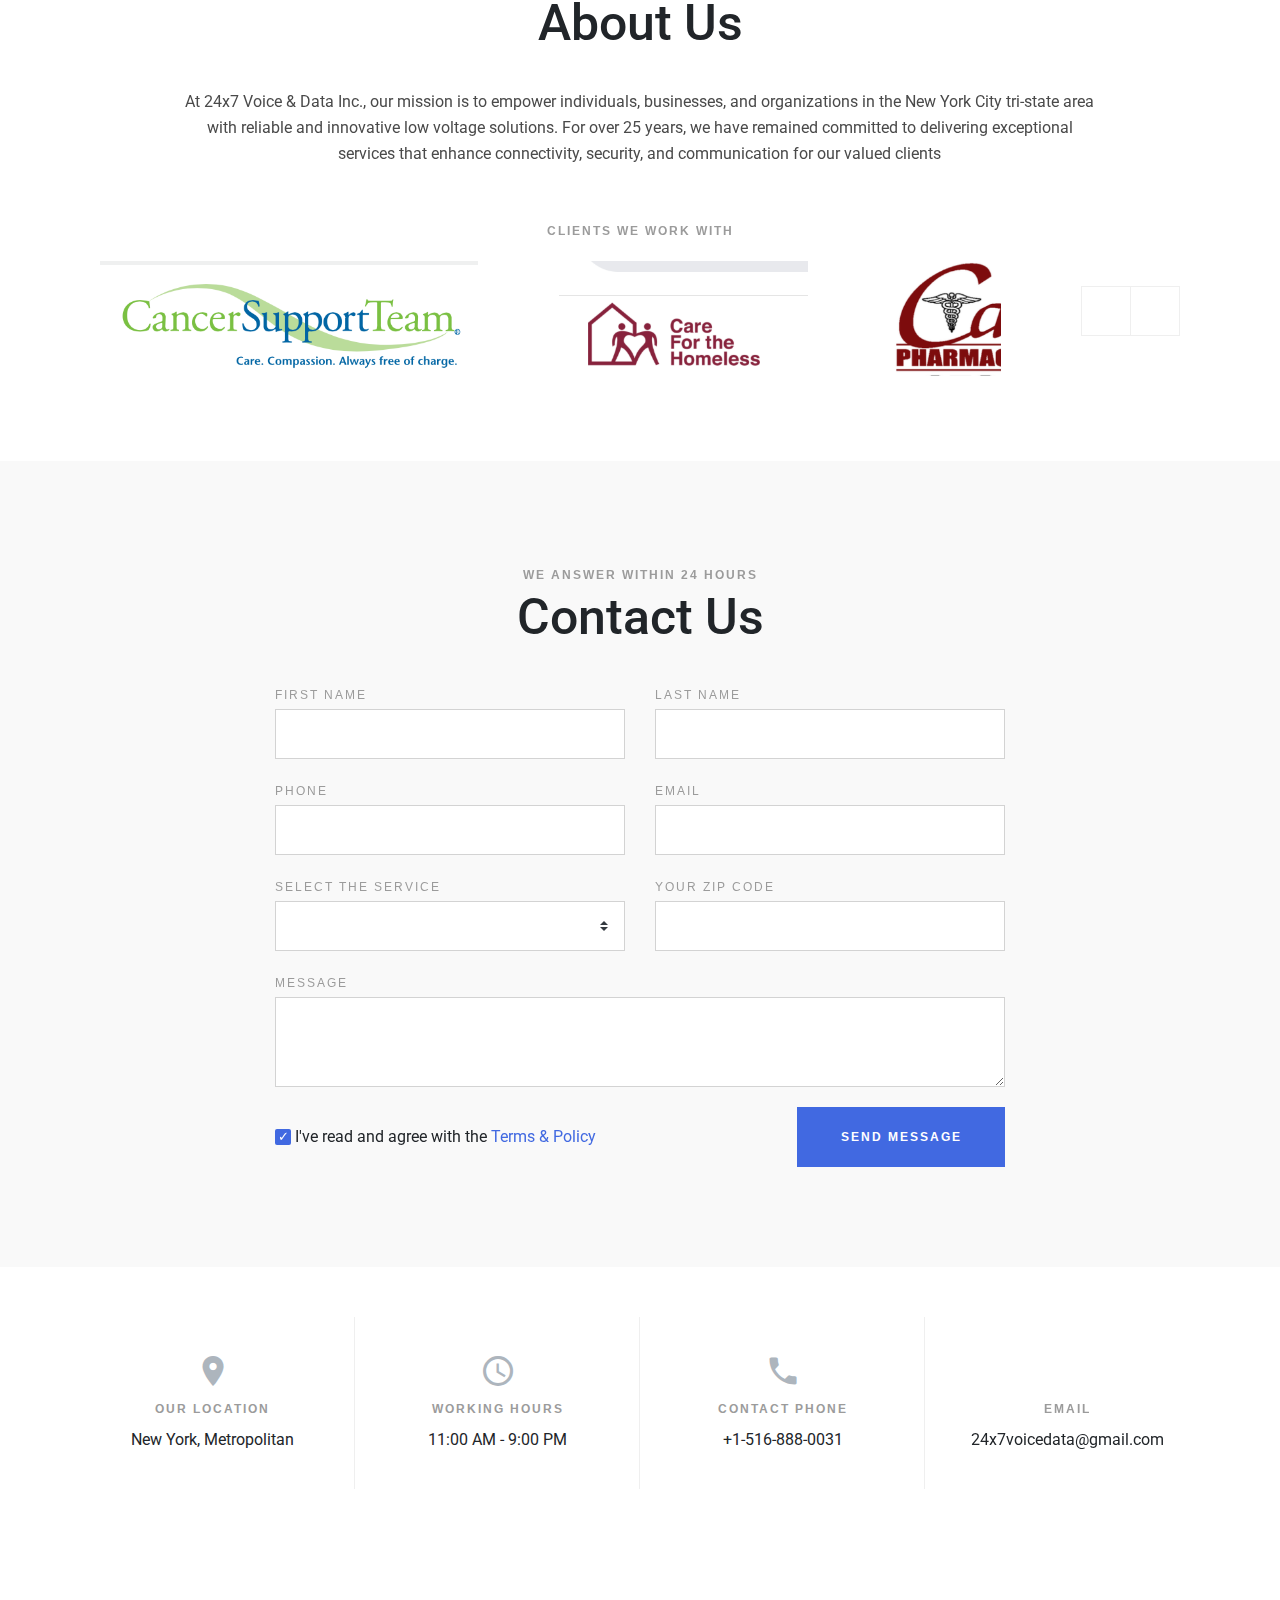
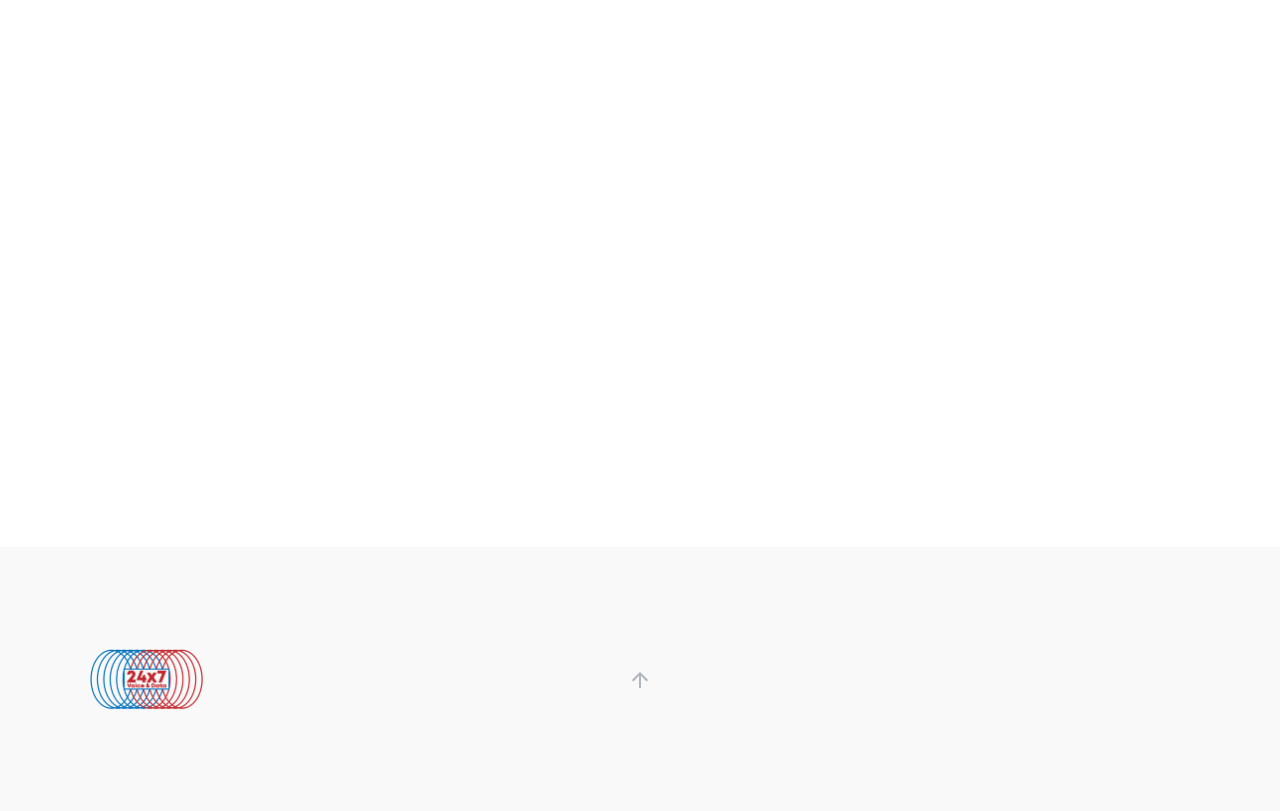
==== commit 128acde3: "pushing new changes requested by client" ====
--- a/index.html
+++ b/index.html
@@ -274,7 +274,12 @@
               Welcome
             </h1>
             <p class="mt-7 mb-10 text-white fs-5" style="max-width: 530px"></p>
-            <a href="#our-work" class="btn btn-lg btn-primary">Learn More</a>
+            <a
+              data-toggle="smooth-scroll"
+              href="#our-work"
+              class="btn btn-lg btn-primary"
+              >Learn More</a
+            >
           </div>
 
           <div class="row align-items-center mt-14 mt-md-23 mt-lg-25">
@@ -546,7 +551,12 @@
             </div>
           </div>
         </div>
-        <a href="#work-info" class="btn btn-lg btn-primary mt-6">Learn More</a>
+        <a
+          data-toggle="smooth-scroll"
+          href="#work-info"
+          class="btn btn-lg btn-primary mt-6"
+          >Learn More</a
+        >
       </div>
     </section>
     <!-- "our work" section end -->
@@ -909,7 +919,7 @@
               <div class="row no-gutters">
                 <div class="col-lg-4 position-relative">
                   <img
-                    src="assets/images/imgs/pexels-field-engineer-442158.jpg"
+                    src="assets/images/imgs/networking.jpg"
                     class="img-overlay"
                     alt="photo"
                   />
@@ -919,7 +929,7 @@
                     <div class="d-flex justify-content-between">
                       <h2 class="fs-5 fs-md-6 fs-lg-7">Networking Solutions</h2>
                     </div>
-                    <p>
+                    <p class="text-justify">
                       Our networking expertise extends to designing,
                       implementing, and maintaining robust data networks,
                       keeping your business connected and productive.
@@ -1221,7 +1231,12 @@
               Reliability
             </li> -->
           </ul>
-          <a href="#faq" class="btn btn-lg btn-primary">Learn More </a>
+          <a
+            data-toggle="smooth-scroll"
+            href="#faq"
+            class="btn btn-lg btn-primary"
+            >Learn More
+          </a>
         </div>
       </div>
     </section>
@@ -1646,184 +1661,11 @@
             </small>
             <h1>Our reviews</h1>
           </div>
-          <!-- <div class="d-none d-sm-block">
-            <div class="btn-group">
-              <button
-                type="button"
-                class="btn btn-light btn-square"
-                data-toggle="card-slider"
-                data-target="#testimonials-slider"
-                data-action="prevSlide"
-              >
-                <i class="material-icons">arrow_left</i>
-              </button>
-              <button
-                type="button"
-                class="btn btn-light btn-square"
-                data-toggle="card-slider"
-                data-target="#testimonials-slider"
-                data-action="nextSlide"
-              >
-                <i class="material-icons">arrow_right</i>
-              </button>
-            </div>
-          </div> -->
         </div>
         <div
           class="card-slider card-slider-viewport card-slider-services mt-15"
           id="testimonials-slider"
-        >
-          <!-- <article class="card-slider-item">
-            <div
-              class="card border-light card-accent-left"
-              data-mh="testimonials-slider"
-            >
-              <div class="card-body p-19 p-md-20 d-flex flex-column">
-                <div class="d-flex align-items-center">
-                  <img
-                    src="assets/images/yelp.svg"
-                    alt="yelp icon"
-                    width="45"
-                    class="rounded-circle"
-                  />
-                  <div class="ml-9">
-                    <div class="text-black font-weight-medium fs-5 lh-5 mb-4">
-                      Pamela P.
-                    </div>
-                    <div class="text-muted fs-3 lh-4">Bathroom remodeling</div>
-                  </div>
-                </div>
-                <blockquote class="my-14">
-                  <p>
-                    “Rhoncus netus et tincidunt nunc pharetra rutrum natoque,
-                    libero justo enim magnis sapien finibus quisque dis,
-                    habitant quam ipsum luctus nisi posuere.”
-                  </p>
-                </blockquote>
-                <div class="star-rating">
-                  <i class="material-icons">star</i>
-                  <i class="material-icons">star</i>
-                  <i class="material-icons">star</i>
-                  <i class="material-icons">star</i>
-                  <i class="material-icons">star_half</i>
-                </div>
-              </div>
-            </div>
-          </article>
-          <article class="card-slider-item">
-            <div
-              class="card border-light card-accent-left"
-              data-mh="testimonials-slider"
-            >
-              <div class="card-body p-19 p-md-20 d-flex flex-column">
-                <div class="d-flex align-items-center">
-                  <img
-                    src="assets/images/houzz.svg"
-                    alt="houzz icon"
-                    width="45"
-                    class="rounded-circle"
-                  />
-                  <div class="ml-9">
-                    <div class="text-black font-weight-medium fs-5 lh-5 mb-4">
-                      Tammara
-                    </div>
-                    <div class="text-muted fs-3 lh-4">Kitchen remodeling</div>
-                  </div>
-                </div>
-                <blockquote class="my-14">
-                  <p>
-                    “Feugiat condimentum lorem congue id dictum aenean nascetur
-                    varius tortor, euismod nec parturient ullamcorper inceptos
-                    bibendum pellentesque quisque.”
-                  </p>
-                </blockquote>
-                <div class="star-rating mt-auto">
-                  <i class="material-icons">star</i>
-                  <i class="material-icons">star</i>
-                  <i class="material-icons">star</i>
-                  <i class="material-icons">star</i>
-                  <i class="material-icons">star_border</i>
-                </div>
-              </div>
-            </div>
-          </article>
-          <article class="card-slider-item">
-            <div
-              class="card border-light card-accent-left"
-              data-mh="testimonials-slider"
-            >
-              <div class="card-body p-19 p-md-20 d-flex flex-column">
-                <div class="d-flex align-items-center">
-                  <img
-                    src="assets/images/fb.svg"
-                    alt="facebook icon"
-                    width="45"
-                    class="rounded-circle"
-                  />
-                  <div class="ml-9">
-                    <div class="text-black font-weight-medium fs-5 lh-5 mb-4">
-                      David J.
-                    </div>
-                    <div class="text-muted fs-3 lh-4">Roofing</div>
-                  </div>
-                </div>
-                <blockquote class="my-14">
-                  <p>
-                    “Vel volutpat elit est dignissim diam viverra quis id,
-                    placerat et maecenas nulla nec nullam iaculis adipiscing
-                    felis, ac vivamus eleifend ridiculus massa auctor
-                    convallis.”
-                  </p>
-                </blockquote>
-                <div class="star-rating mt-auto">
-                  <i class="material-icons">star</i>
-                  <i class="material-icons">star</i>
-                  <i class="material-icons">star</i>
-                  <i class="material-icons">star</i>
-                  <i class="material-icons">star</i>
-                </div>
-              </div>
-            </div>
-          </article>
-          <article class="card-slider-item">
-            <div
-              class="card border-light card-accent-left"
-              data-mh="testimonials-slider"
-            >
-              <div class="card-body p-19 p-md-20 d-flex flex-column">
-                <div class="d-flex align-items-center">
-                  <img
-                    src="assets/images/g.svg"
-                    alt="google icon"
-                    width="45"
-                    class="rounded-circle"
-                  />
-                  <div class="ml-9">
-                    <div class="text-black font-weight-medium fs-5 lh-5 mb-4">
-                      James B.
-                    </div>
-                    <div class="text-muted fs-3 lh-4">Painting</div>
-                  </div>
-                </div>
-                <blockquote class="my-14">
-                  <p>
-                    “Parturient hendrerit pharetra ridiculus eleifend dictumst
-                    aenean facilisi, varius etiam consequat tempor vivamus lorem
-                    suspendisse laoreet, ullamcorper sem volutpat orci tellus
-                    erat.”
-                  </p>
-                </blockquote>
-                <div class="star-rating mt-auto">
-                  <i class="material-icons">star</i>
-                  <i class="material-icons">star</i>
-                  <i class="material-icons">star</i>
-                  <i class="material-icons">star_half</i>
-                  <i class="material-icons">star_border</i>
-                </div>
-              </div>
-            </div>
-          </article> -->
-        </div>
+        ></div>
         <script
           src="https://static.elfsight.com/platform/platform.js"
           data-use-service-core
@@ -2100,7 +1942,7 @@
                     >
                     <select class="custom-select" id="service">
                       <option value="1"></option>
-                      <option value="2">Structured Cabling</option>
+                      <option value="2">Fiber Optic Cabling</option>
                       <option value="3">Security Systems</option>
                       <option value="4">Audio-Visual Solutions</option>
                       <option value="5">Networking Solutions</option>
@@ -2217,81 +2059,6 @@
         </div>
       </div>
       <div class="gmap">
-        <!-- <div class="gmap-embed" data-parallax-speed="0">
-          <div
-            class="gmap-embed-sizing-helper"
-            style="padding-top: 500px"
-          ></div>
-          <div
-            class="gmap-embed-inner"
-            data-options='{"center":{"lat":40.73774180898704,"lng":-73.96465326476259},"scrollwheel":false,"zoom":14,"disableDefaultUI":true,"draggable":true}'
-          ></div>
-        </div>
-
-        <div class="gmap-infoboxes">
-          <div class="gmap-infobox" data-latlng="40.744978 -73.951145">
-            <div class="gmap-infobox-header">
-              <h1 class="gmap-infobox-label">Long Island Office</h1>
-            </div>
-
-            <div class="gmap-infobox-details">
-              <div class="gmap-infobox-details-item">
-                47-02 11th St, Long Island City, NY 11101, USA
-                <div>
-                  <a
-                    class="get-direction-link"
-                    href="https://maps.google.com?daddr=47-02+11th+St%2C+Long+Island+City%2C+NY+11101%2C+USA"
-                    target="_blank"
-                    >Get directions</a
-                  >
-                </div>
-              </div>
-
-              <div class="gmap-infobox-details-item">
-                Mon-Fri: 8:00 am - 5:00 pm<br />
-                Sat: 8:00 am - 3:00 pm<br />
-                Sun: Closed
-              </div>
-
-              <div class="gmap-infobox-details-item">
-                646-846-8996 <sup>Appointments</sup><br />
-                212-355-2379 <sup>Fax</sup><br />
-                <a href="mailto:contact@mail.com">contact@mail.com</a>
-              </div>
-            </div>
-          </div>
-          <div class="gmap-infobox" data-latlng="40.7323995 -73.9897919">
-            <div class="gmap-infobox-header">
-              <h1 class="gmap-infobox-label">Manhattan Office</h1>
-            </div>
-
-            <div class="gmap-infobox-details">
-              <div class="gmap-infobox-details-item">
-                115 E 12th St, New York, NY 11503
-                <div>
-                  <a
-                    class="get-direction-link"
-                    href="https://maps.app.goo.gl/K8JFQacFgVWXN4FM9"
-                    target="_blank"
-                    >Get directions</a
-                  >
-                </div>
-              </div>
-
-              <div class="gmap-infobox-details-item">
-                Mon-Fri: 8:00 am - 5:00 pm<br />
-                Sat: 8:00 am - 3:00 pm<br />
-                Sun: Closed
-              </div>
-
-              <div class="gmap-infobox-details-item">
-                646-846-8996 <sup>Appointments</sup><br />
-                212-355-2379 <sup>Fax</sup><br />
-                <a href="mailto:contact@mail.com">contact@mail.com</a>
-              </div>
-            </div>
-          </div>
-        </div> -->
         <iframe
           src="https://www.google.com/maps/embed?pb=!1m18!1m12!1m3!1d3025.1616607883316!2d-73.69356392343087!3d40.69243713881213!2m3!1f0!2f0!3f0!3m2!1i1024!2i768!4f13.1!3m3!1m2!1s0x89c263bb21dae0ab%3A0xae352ac449f4d01e!2s24x7%20Voice%20%26%20Data%20Inc.!5e0!3m2!1sen!2sus!4v1697318957448!5m2!1sen!2sus"
           width="100%"
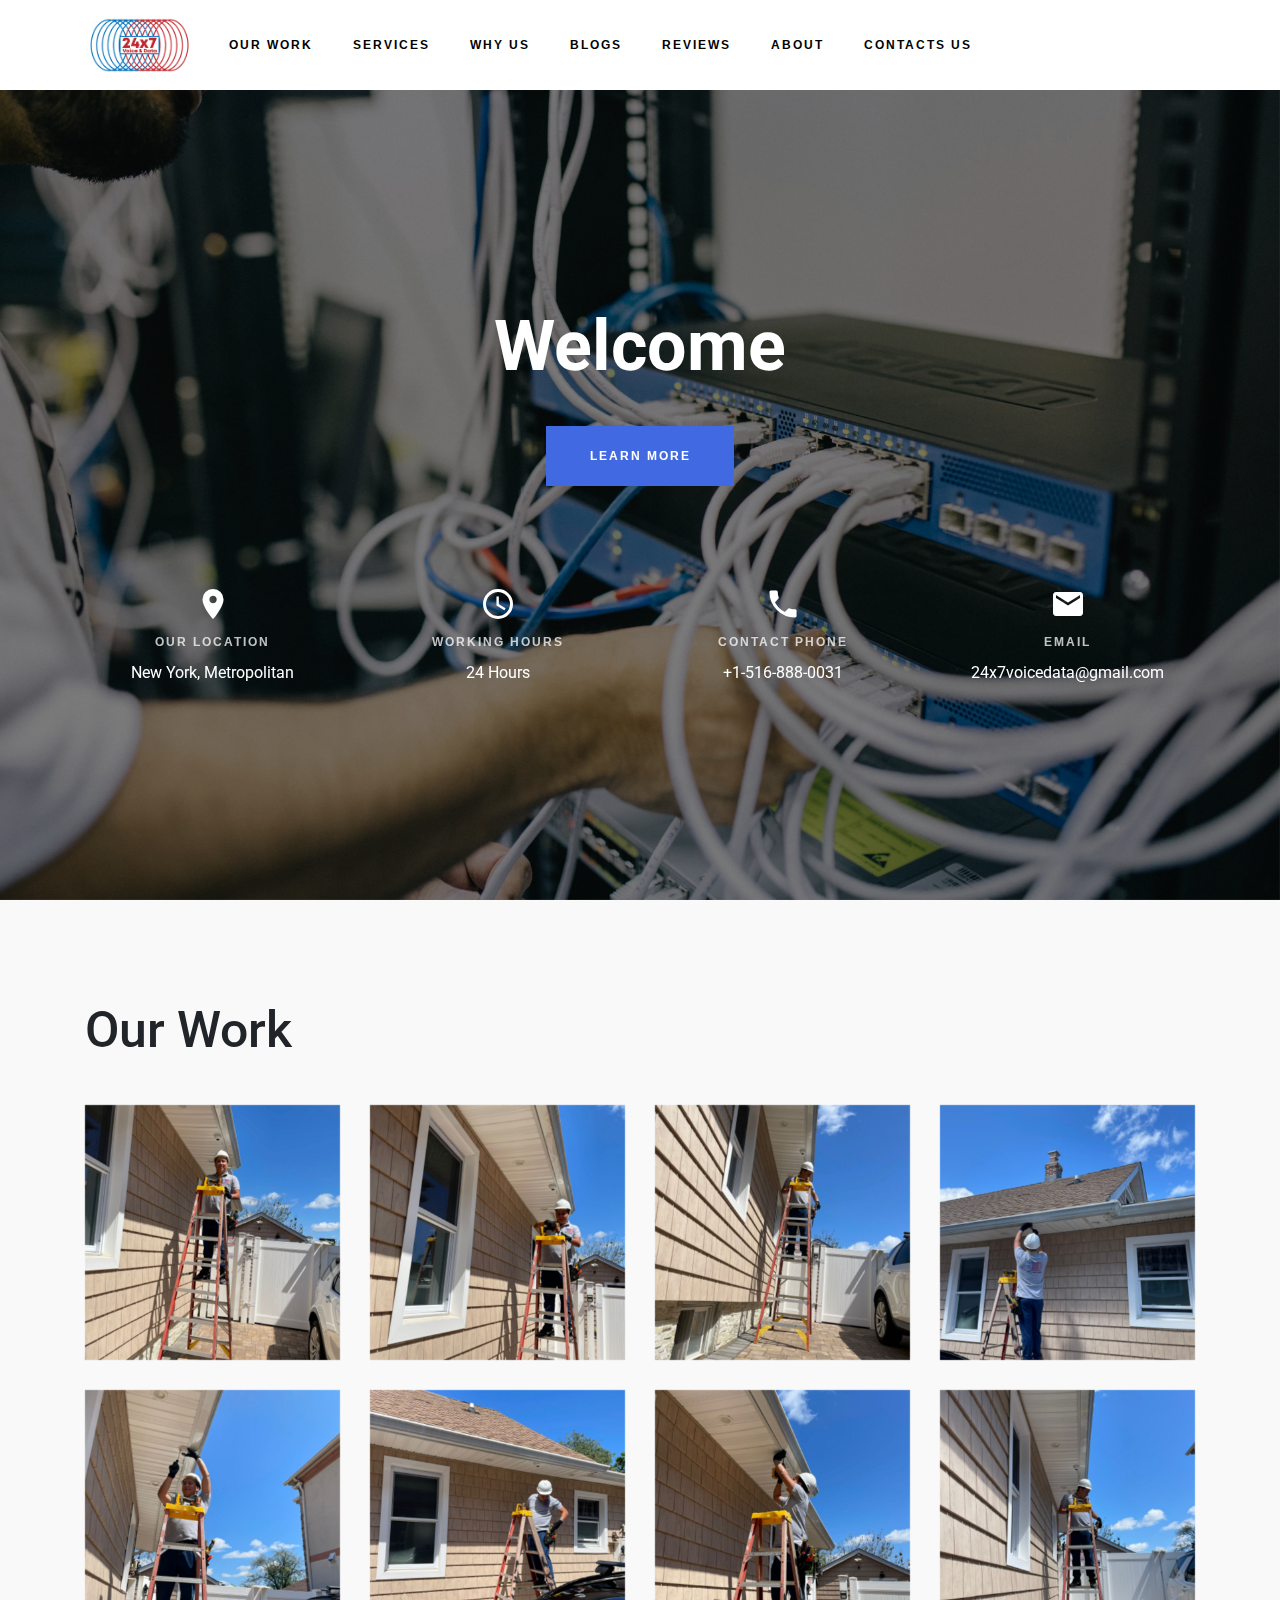
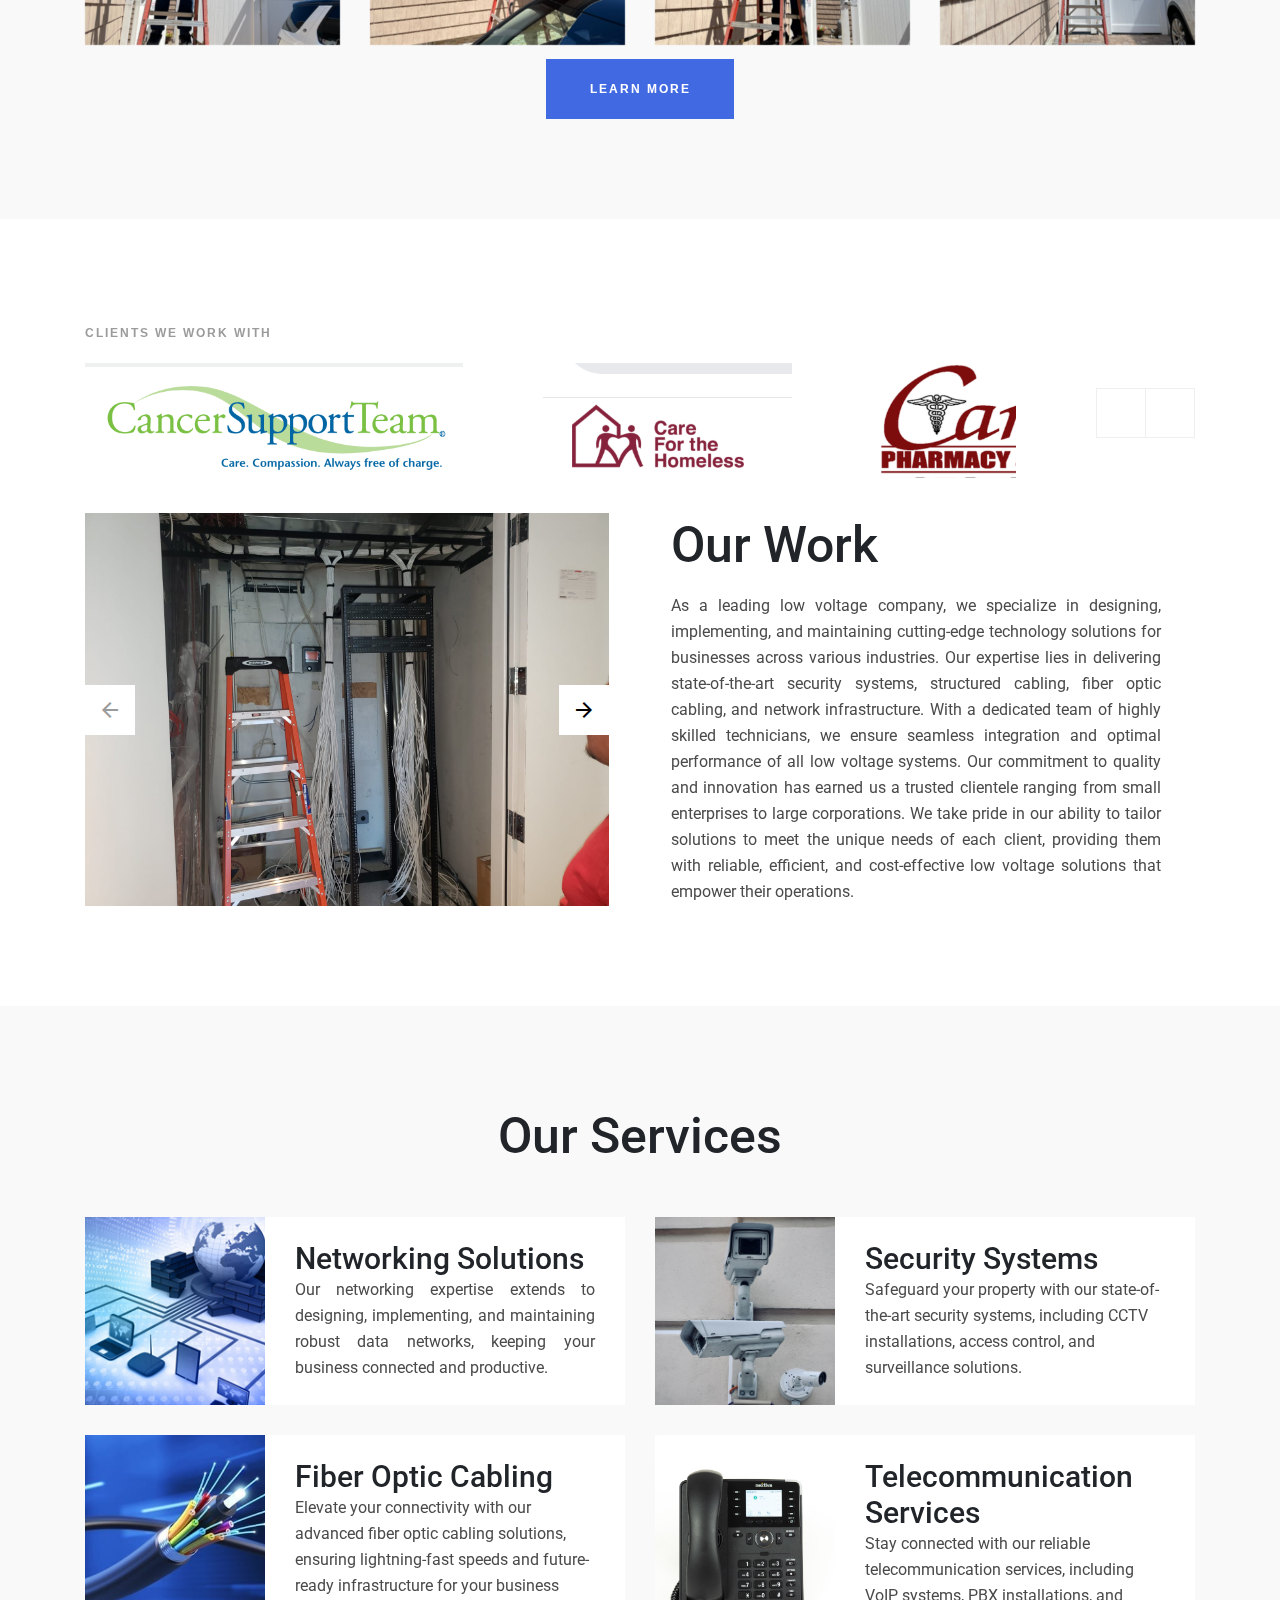
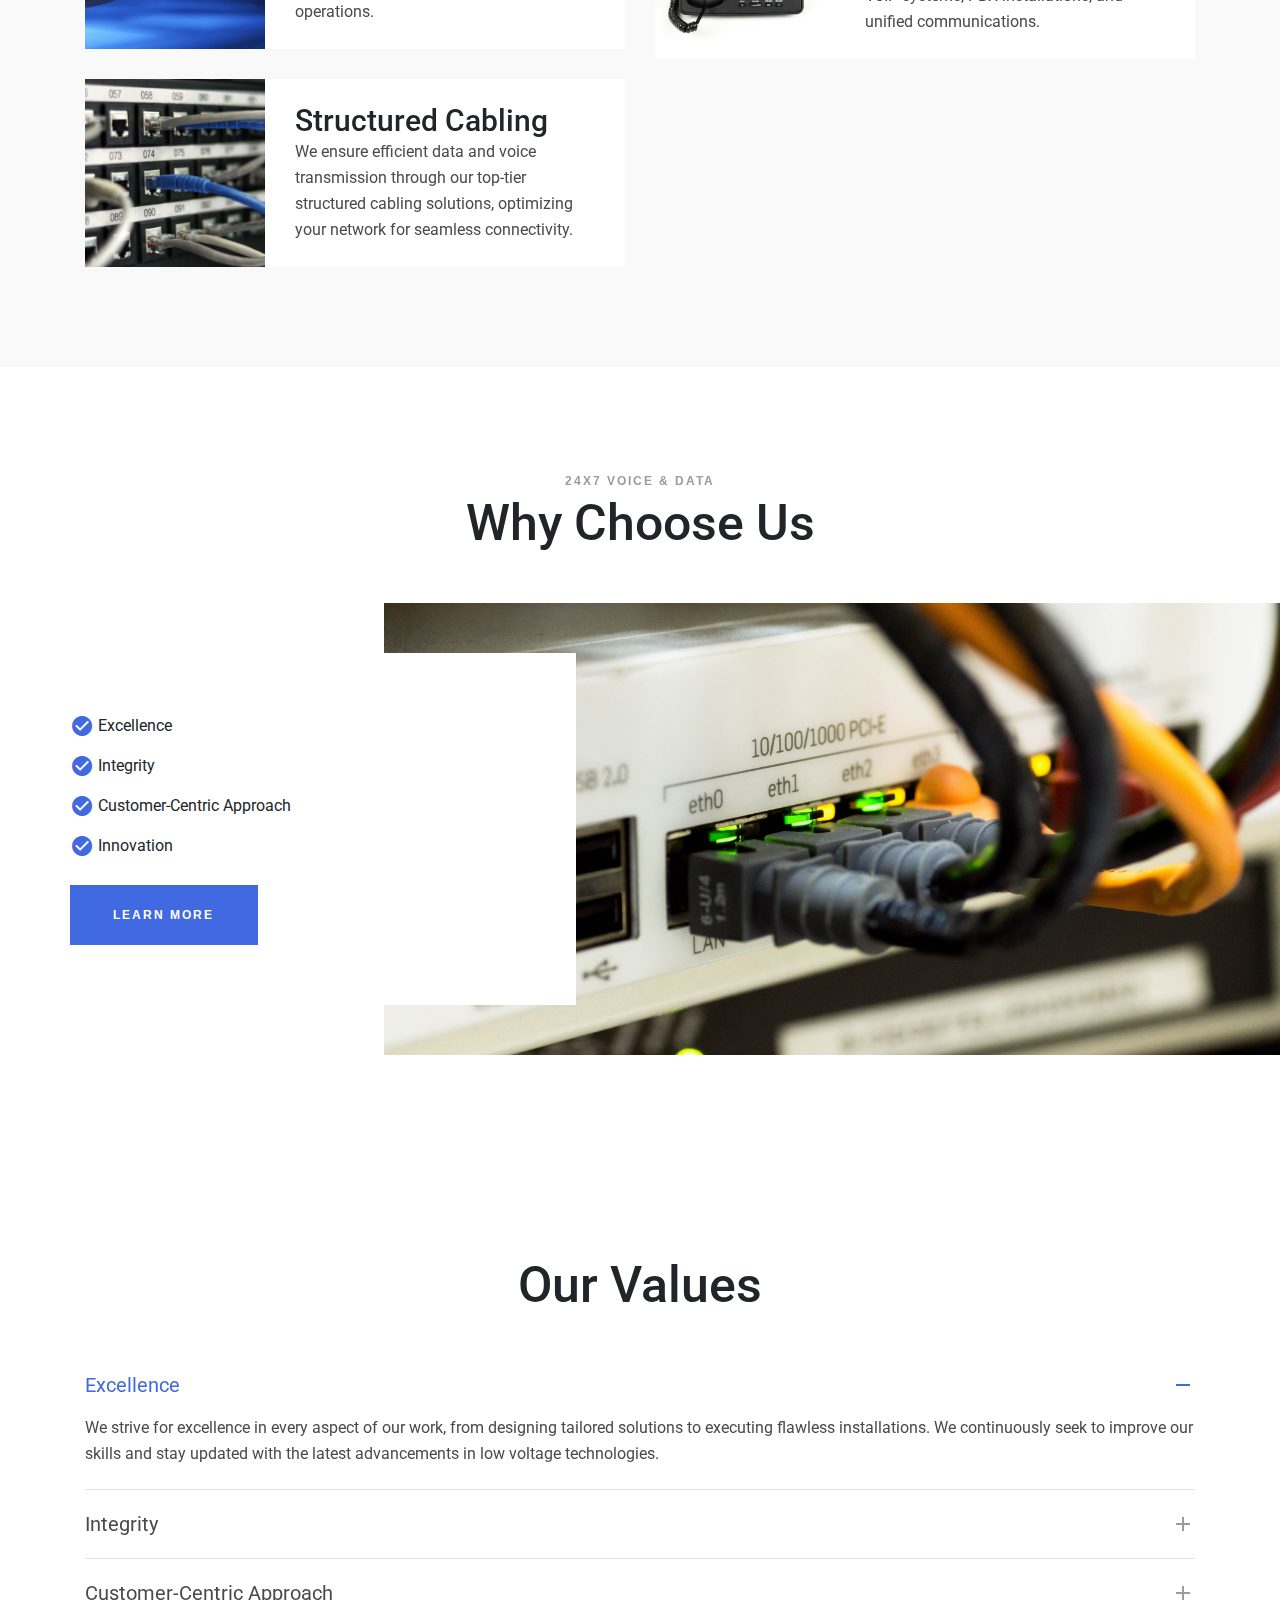
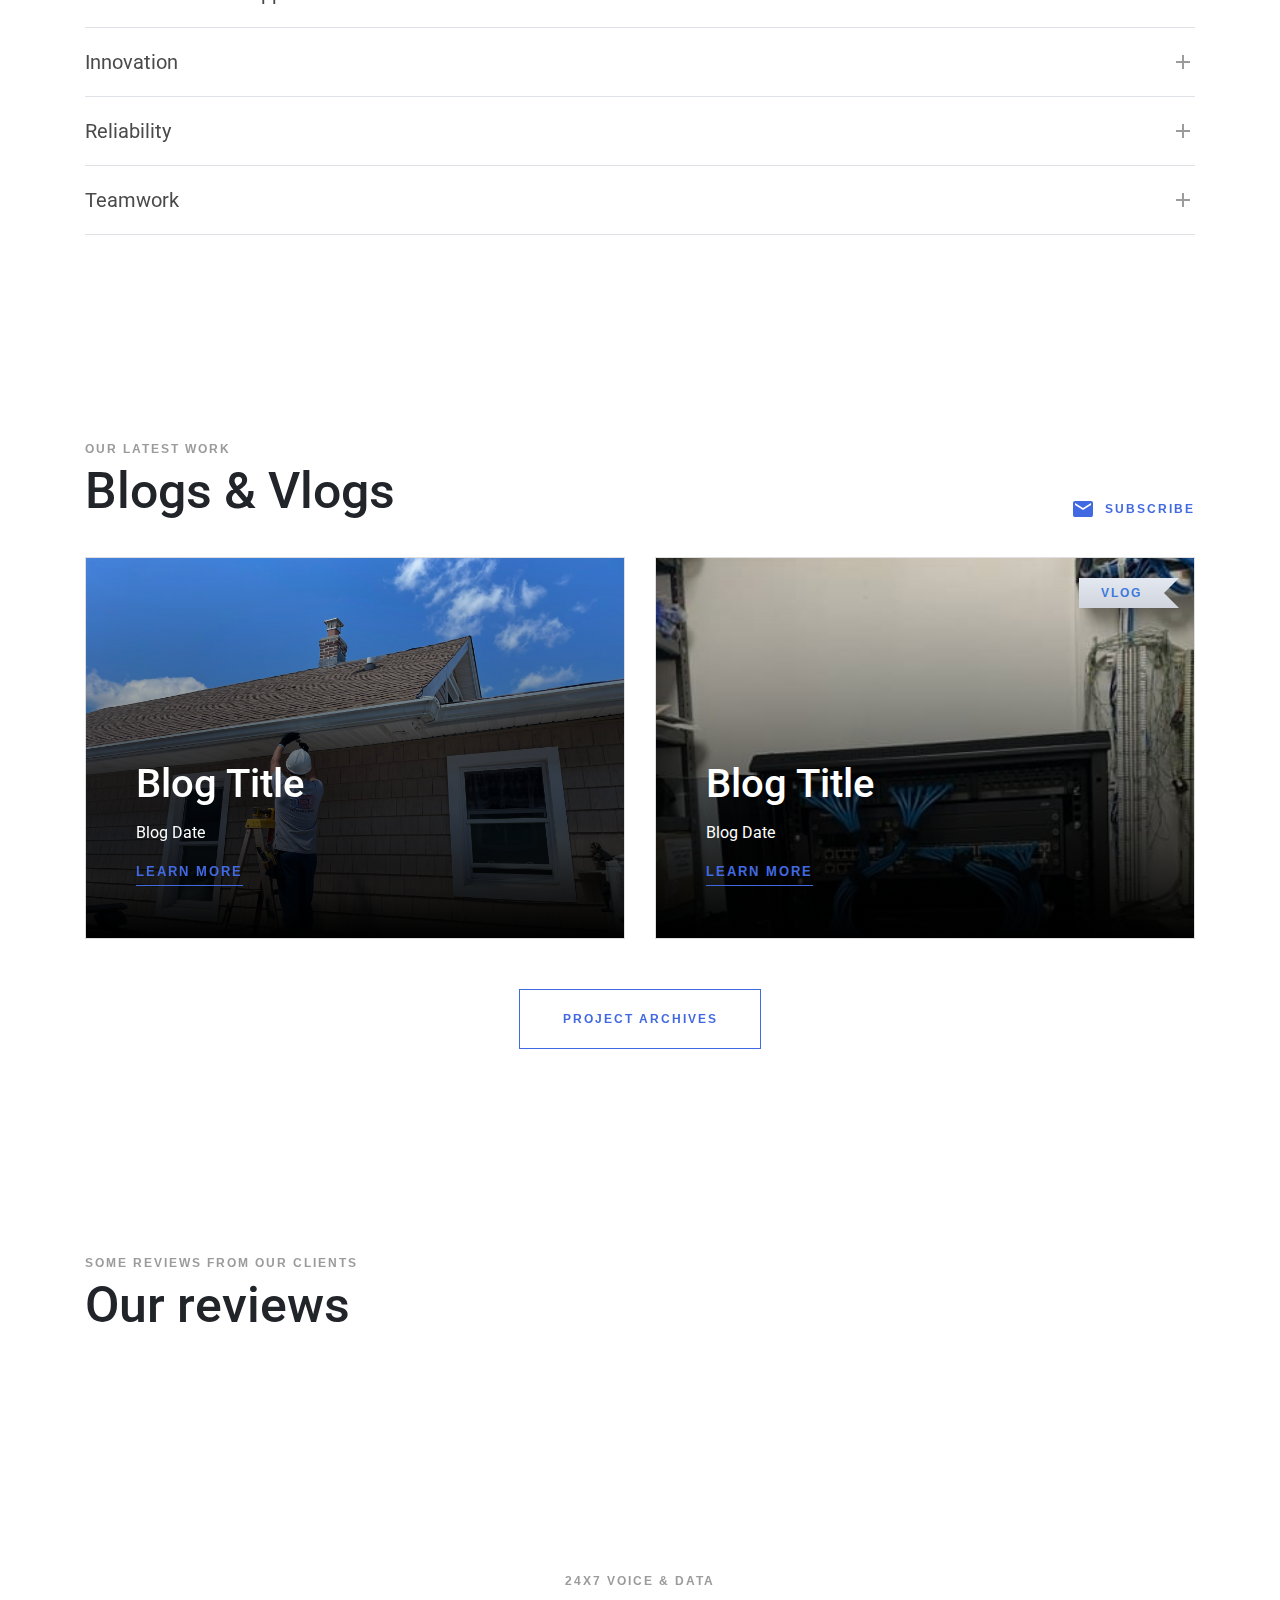
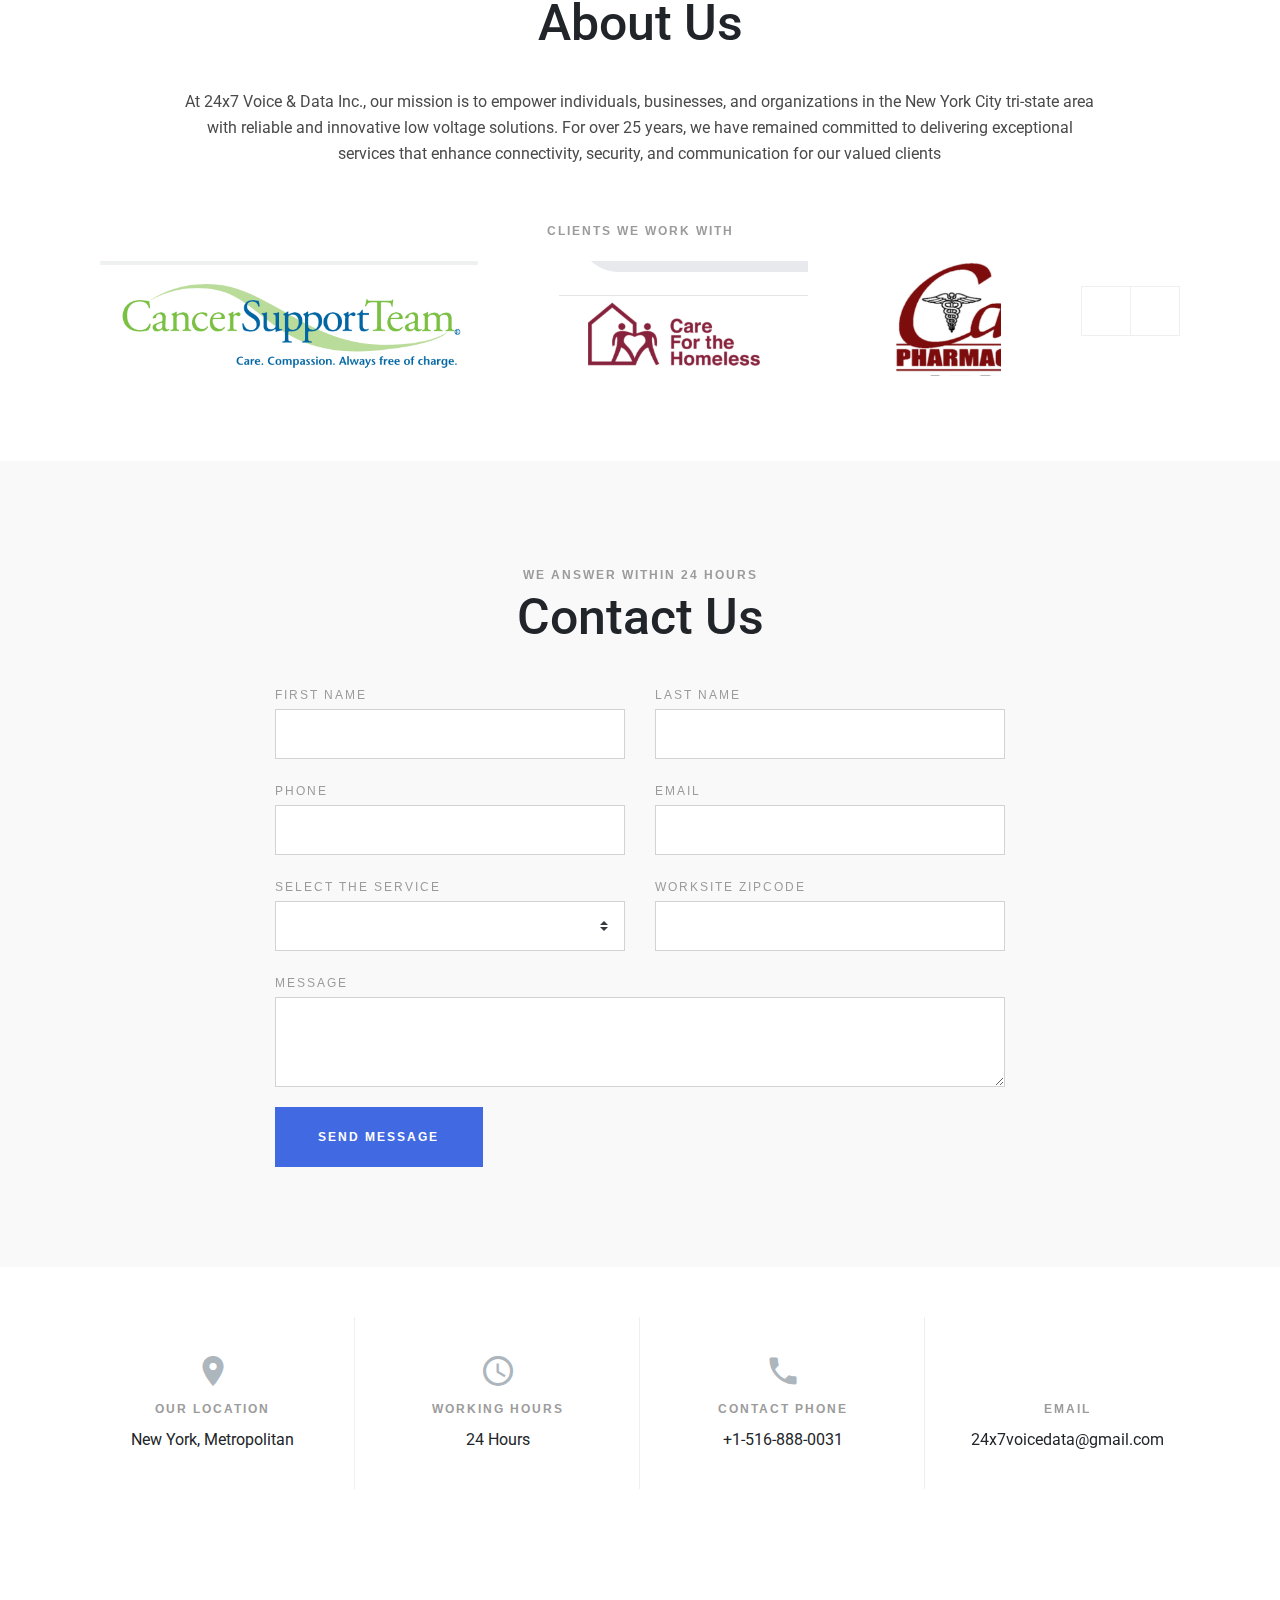
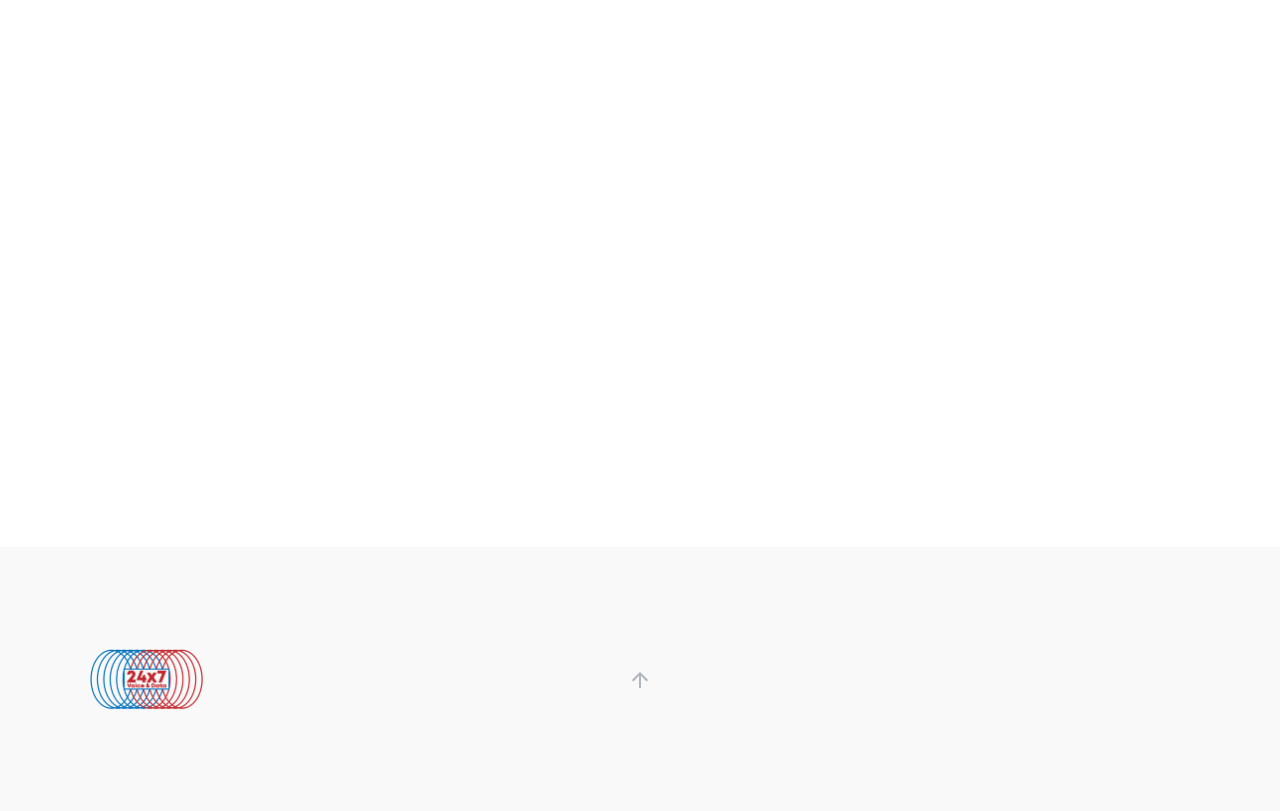
==== commit 3bd2ae40: "Completed form functionality" ====
--- a/index.html
+++ b/index.html
@@ -310,7 +310,7 @@
                   >
                     Working Hours
                   </div>
-                  <p class="mb-0 text-white">11:00 AM - 9:00 PM</p>
+                  <p class="mb-0 text-white">24 Hours</p>
                 </div>
               </div>
             </div>
@@ -1908,70 +1908,121 @@
           </div>
           <div class="row">
             <div class="col-lg-8 offset-lg-2">
-              <form action="#" class="row mt-17">
+              <form
+                action="https://docs.google.com/forms/d/e/1FAIpQLScHxPh5L41fF9CrgemfRmwYIDBKiYDtTo4Pi5Pt_2sM-Bf6tg/formResponse"
+                class="row mt-17"
+              >
                 <div class="col-12 col-sm-6">
                   <div class="form-group">
-                    <label for="first_name" class="form-label"
+                    <label for="entry.1242084929" class="form-label"
                       >First name</label
                     >
-                    <input type="text" class="form-control" id="first_name" />
+                    <input
+                      type="text"
+                      class="form-control"
+                      name="entry.1242084929"
+                      required
+                    />
                   </div>
                 </div>
                 <div class="col-12 col-sm-6">
                   <div class="form-group">
-                    <label for="last_name" class="form-label">Last name</label>
-                    <input type="text" class="form-control" id="last_name" />
+                    <label for="entry.2094530907" class="form-label"
+                      >Last name</label
+                    >
+                    <input
+                      type="text"
+                      class="form-control"
+                      name="entry.2094530907"
+                      required
+                    />
                   </div>
                 </div>
                 <div class="col-12 col-sm-6">
                   <div class="form-group">
-                    <label for="phone" class="form-label">Phone</label>
-                    <input type="text" class="form-control" id="phone" />
+                    <label for="entry.769613067" class="form-label"
+                      >Phone</label
+                    >
+                    <input
+                      type="text"
+                      class="form-control"
+                      name="entry.769613067"
+                      required
+                    />
                   </div>
                 </div>
                 <div class="col-12 col-sm-6">
                   <div class="form-group">
-                    <label for="email" class="form-label">Email</label>
-                    <input type="text" class="form-control" id="email" />
+                    <label for="entry.475963200" class="form-label"
+                      >Email</label
+                    >
+                    <input
+                      type="text"
+                      class="form-control"
+                      name="entry.475963200"
+                      required
+                    />
                   </div>
                 </div>
                 <div class="col-12 col-sm-6">
                   <div class="form-group">
-                    <label for="service" class="form-label"
+                    <label for="entry.1871338763" class="form-label"
                       >Select the service</label
                     >
-                    <select class="custom-select" id="service">
-                      <option value="1"></option>
-                      <option value="2">Fiber Optic Cabling</option>
-                      <option value="3">Security Systems</option>
-                      <option value="4">Audio-Visual Solutions</option>
-                      <option value="5">Networking Solutions</option>
-                      <option value="6">Telecommunication Services</option>
+                    <select
+                      class="custom-select"
+                      id="entry.1871338763"
+                      name="entry.1871338763"
+                    >
+                      <!-- <option value="1"></option> -->
+                      <option value="None"></option>
+                      <option value="Fiber Optic Cabling">
+                        Fiber Optic Cabling
+                      </option>
+                      <option value="Security Systems">Security Systems</option>
+                      <option value="Structured Cabling">
+                        Structured Cabling
+                      </option>
+                      <option value="Networking Solutions">
+                        Networking Solutions
+                      </option>
+                      <option value="Telecommunication Services">
+                        Telecommunication Services
+                      </option>
+                      <option value="Other">Other</option>
                     </select>
                   </div>
                 </div>
                 <div class="col-12 col-sm-6">
                   <div class="form-group">
-                    <label for="zip-code" class="form-label"
-                      >Your zip code</label
-                    >
-                    <input type="text" class="form-control" id="zip-code" />
+                    <label for="entry.1449182353" class="form-label"
+                      >Worksite zipcode</label
+                    >
+                    <input
+                      type="text"
+                      class="form-control"
+                      name="entry.1449182353"
+                      required
+                    />
                   </div>
                 </div>
                 <div class="col-12">
                   <div class="form-group">
-                    <label for="message" class="form-label">Message</label>
+                    <label for="entry.1257064267" class="form-label"
+                      >Message</label
+                    >
                     <textarea
-                      id="message"
+                      name="entry.1257064267"
                       class="form-control"
                       rows="3"
+                      required
                     ></textarea>
                   </div>
                 </div>
                 <div
                   class="col-12 d-flex justify-content-between align-items-center flex-column flex-md-row"
                 >
-                  <div class="form-group form-check mb-9 mb-md-0">
+                  <!-- <div class="form-group form-check mb-9 mb-md-0">
                     <input
                       type="checkbox"
                       class="custom-checkbox"
@@ -1982,7 +2033,7 @@
                       I've read and agree with the
                       <a href="#">Terms & Policy</a>
                     </label>
-                  </div>
+                  </div> -->
                   <div class="form-group mb-0">
                     <button class="btn btn-primary btn-lg">Send message</button>
                   </div>
@@ -2021,7 +2072,7 @@
                 >
                   Working hours
                 </div>
-                <p class="mb-0 text-body">11:00 AM - 9:00 PM</p>
+                <p class="mb-0 text-body">24 Hours</p>
               </div>
             </div>
           </div>
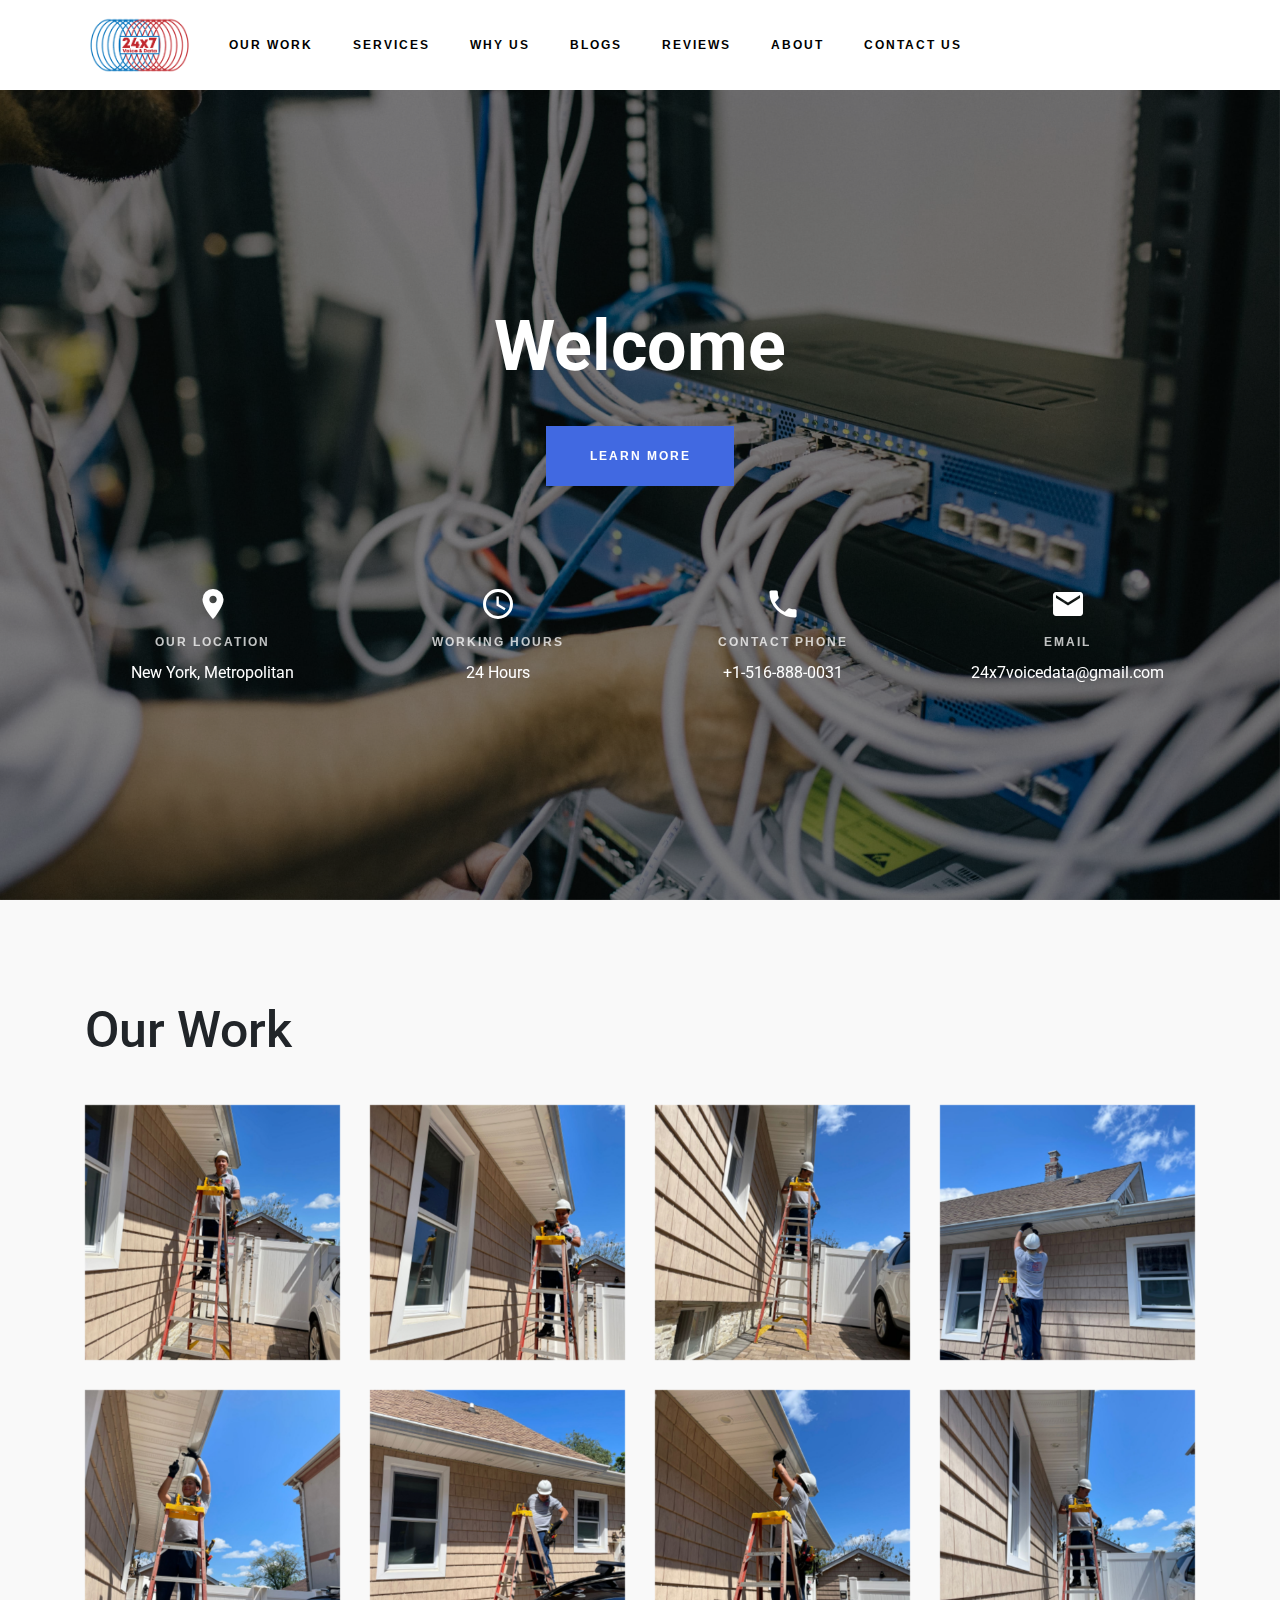
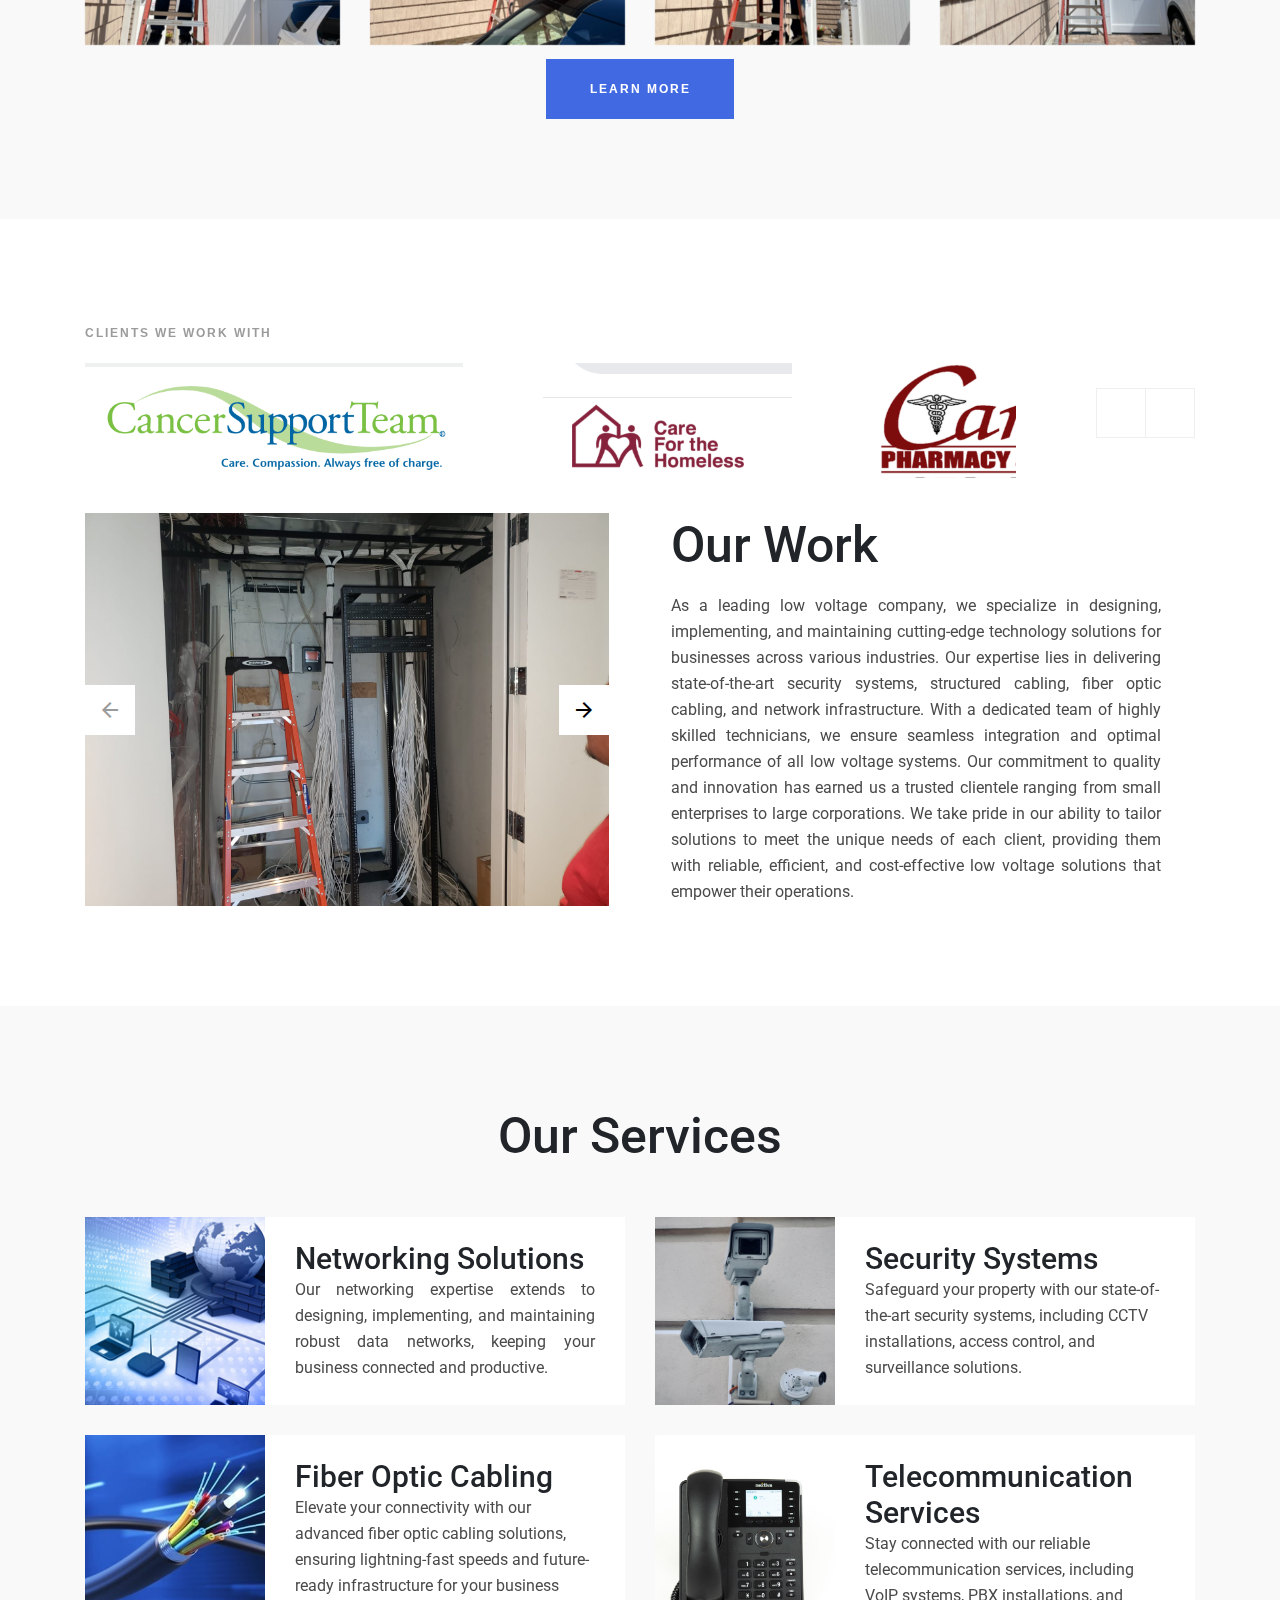
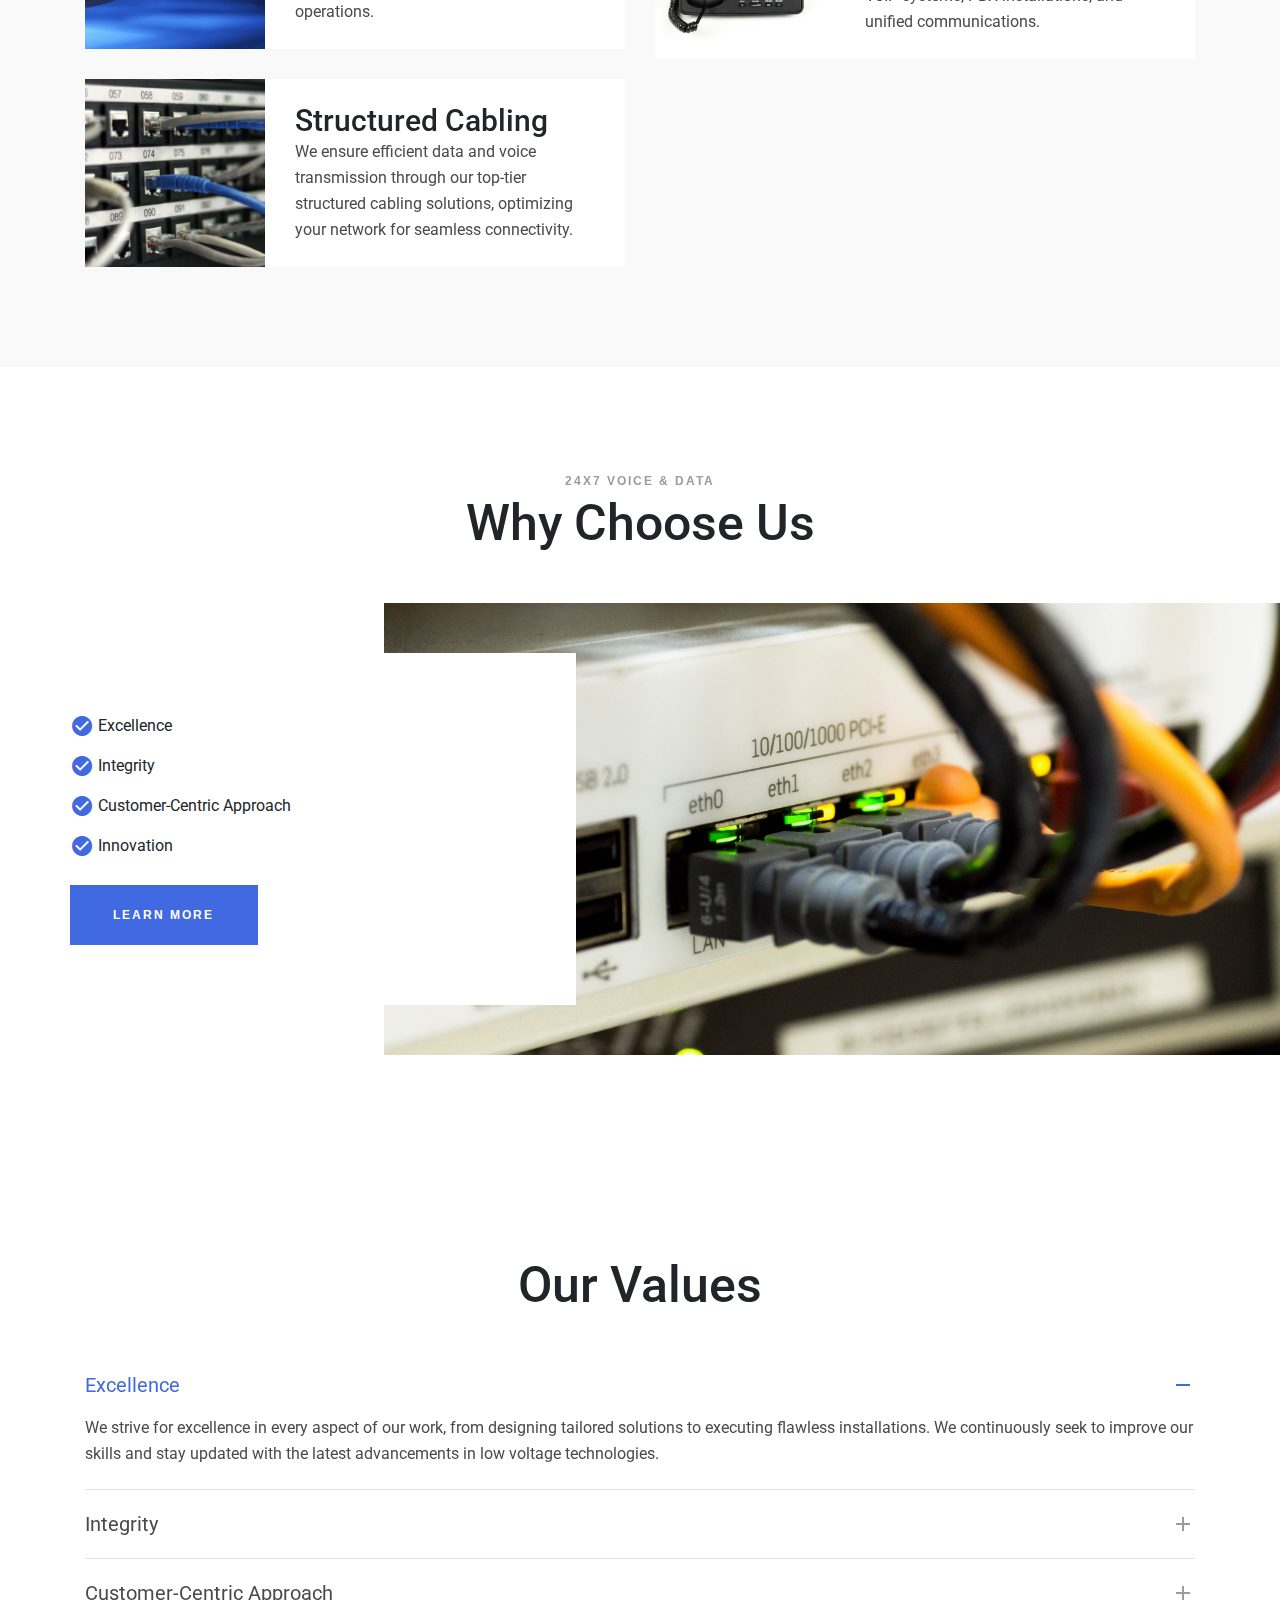
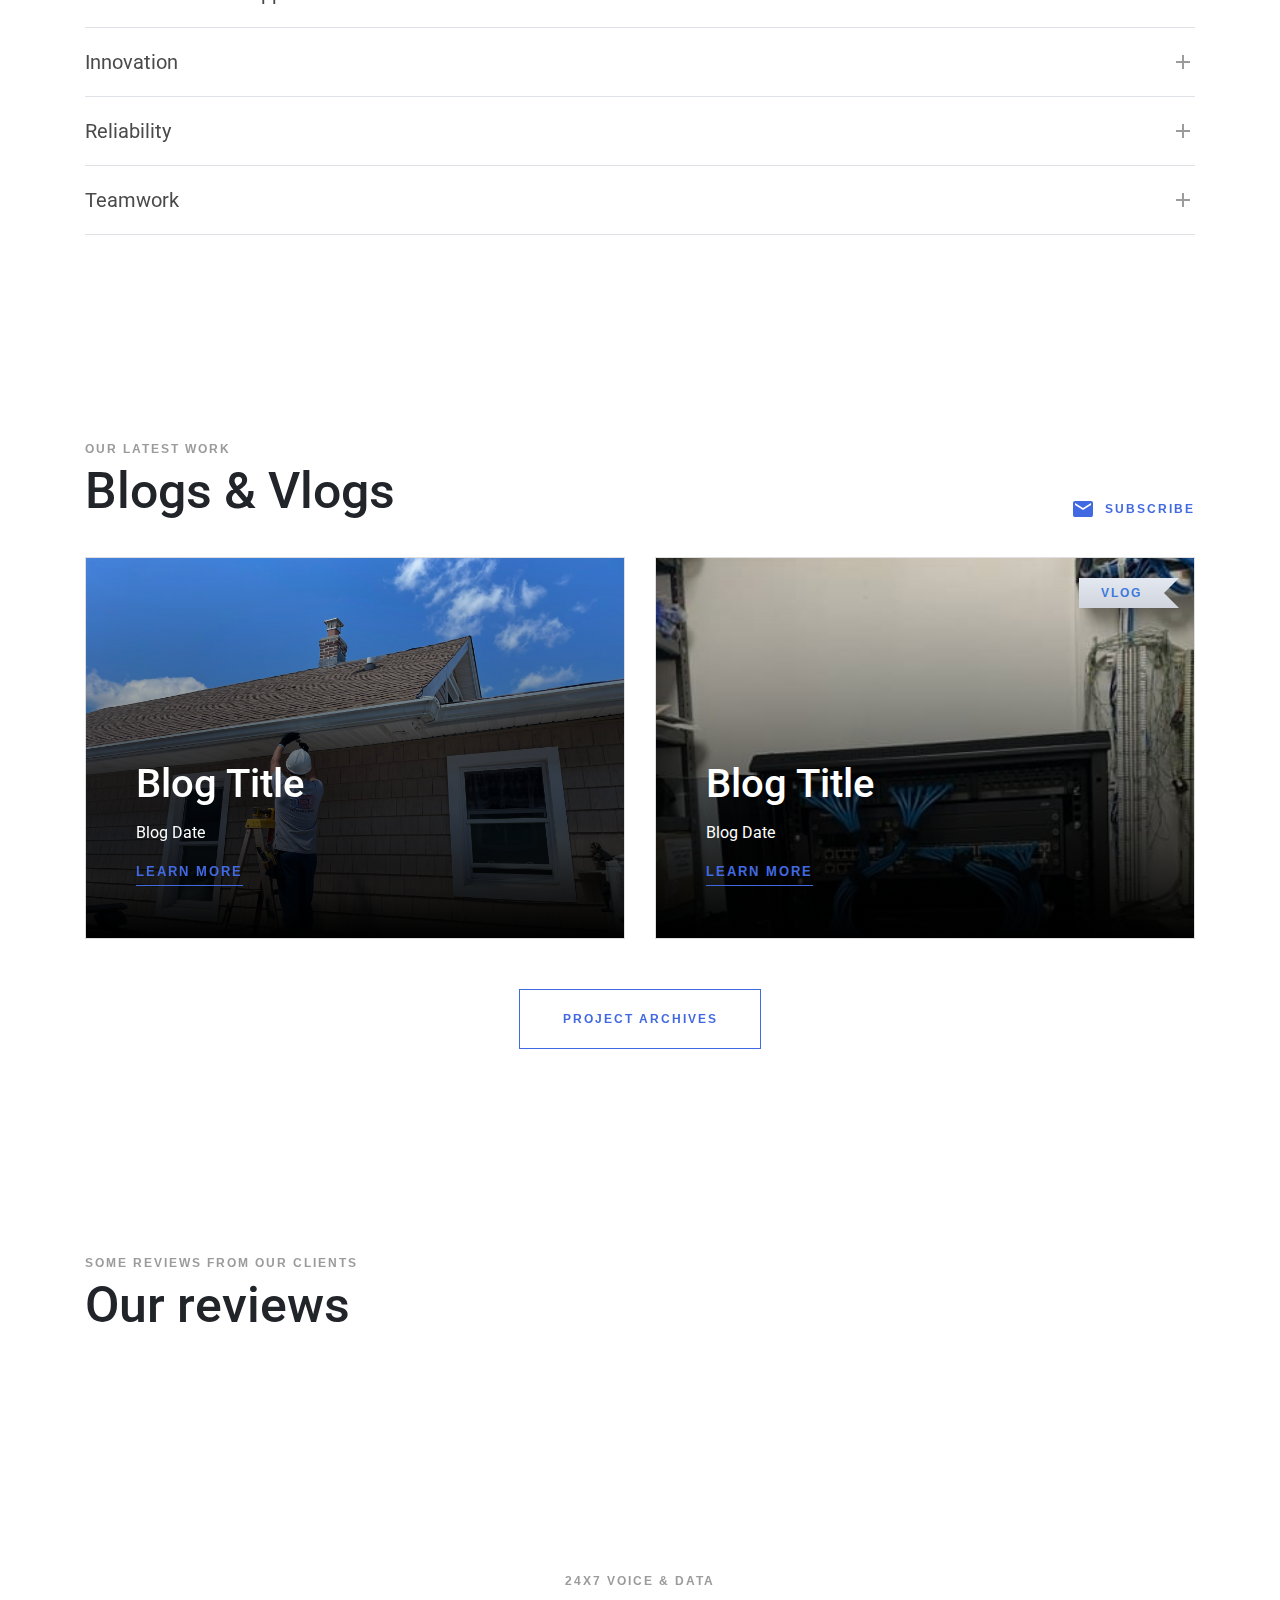
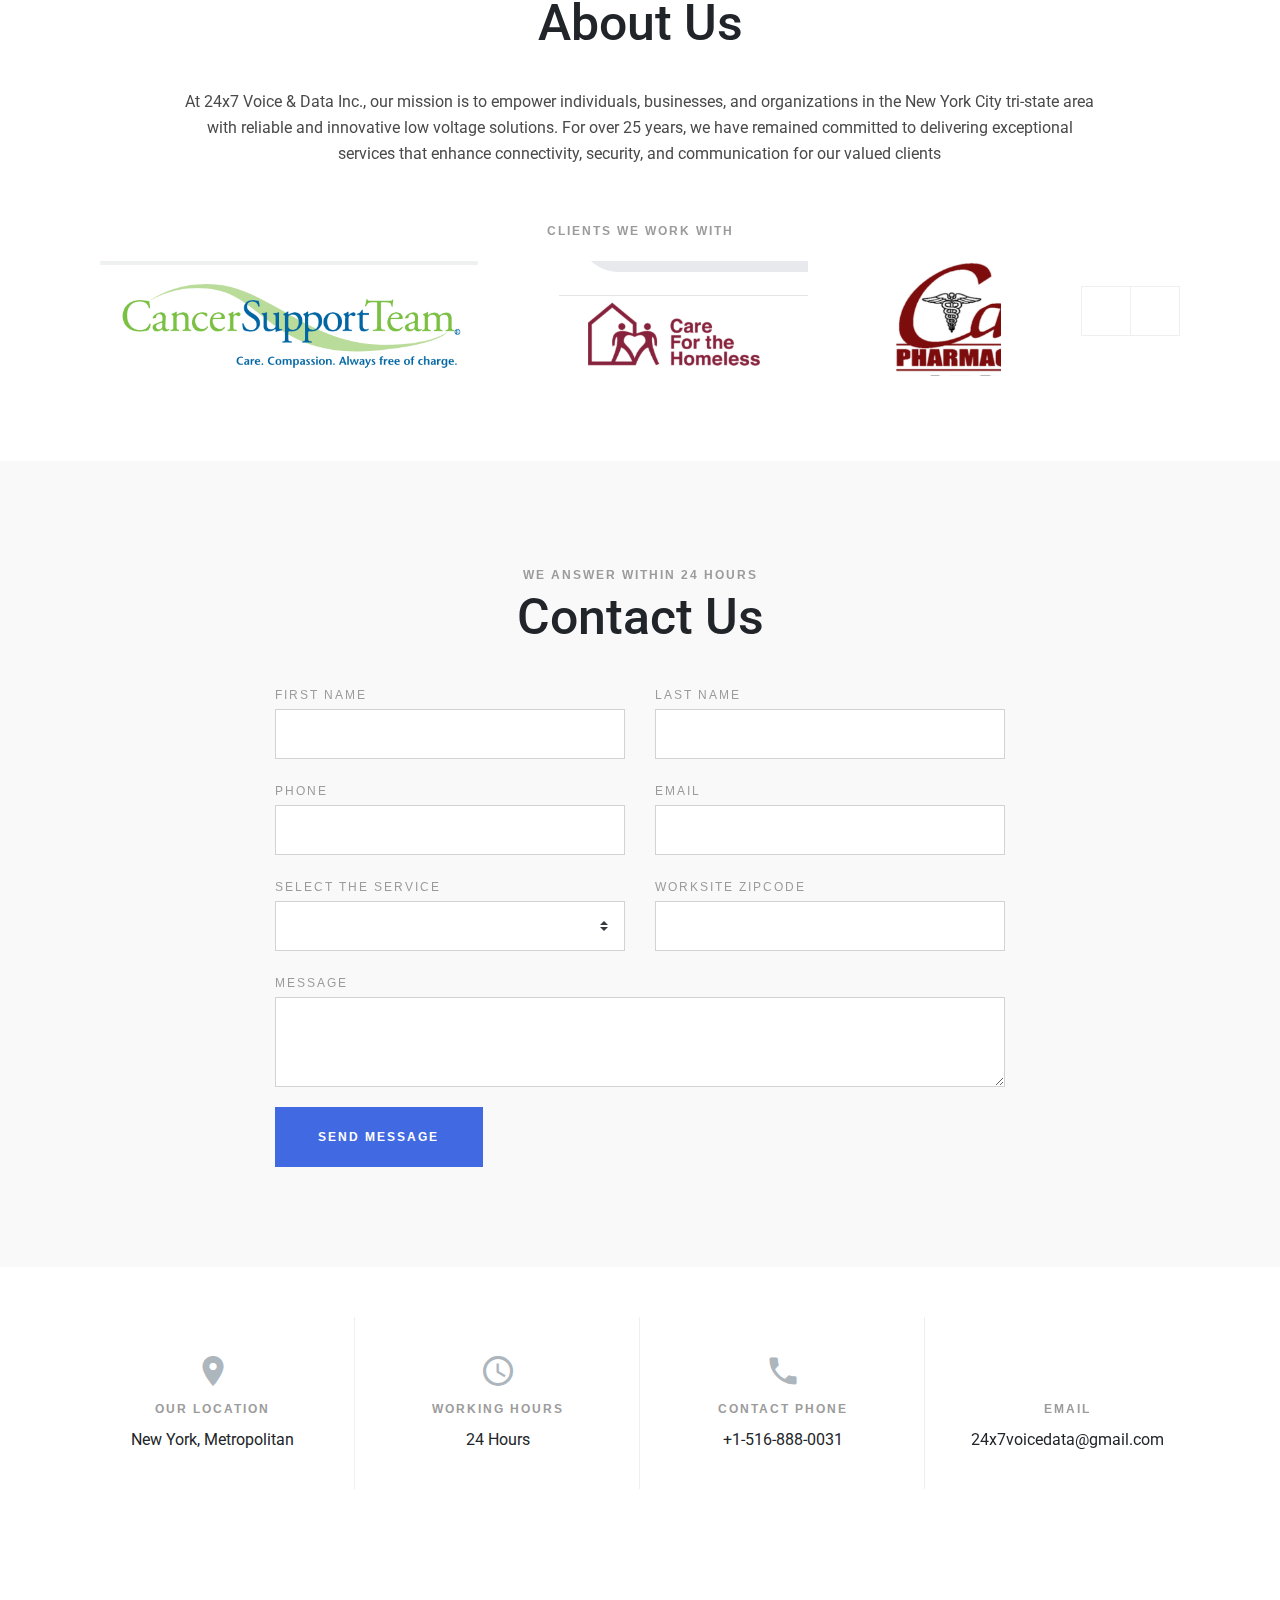
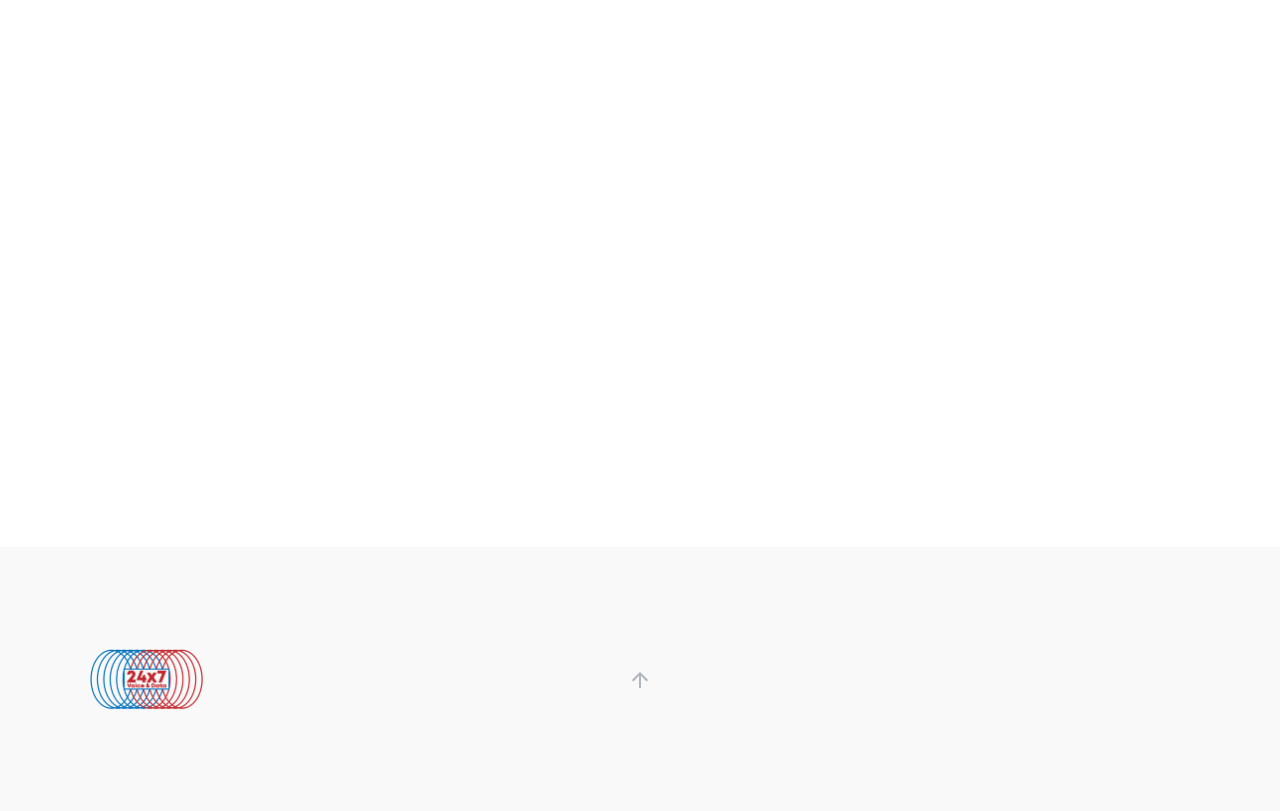
==== commit 953acc91: "contact submitted submission page added" ====
--- a/index.html
+++ b/index.html
@@ -19,6 +19,17 @@
     <link rel="stylesheet" href="assets/css/style.css" />
   </head>
   <body data-spy="scroll" data-target="#header-navbar" data-offset="140">
+    <!-- Submission Confirmation script -->
+    <script type="text/javascript">
+      var submitted = false;
+    </script>
+    <iframe
+      name="hiddenConfirm"
+      id="hiddenConfirm"
+      style="display: none"
+      onload="if(submitted){window.location='inquiry-submitted.html';}"
+    ></iframe>
+    <!-- Submission Confirmation script -->
     <div id="page-start-anchor"></div>
 
     <!-- header start -->
@@ -233,7 +244,7 @@
                       data-toggle="smooth-scroll"
                       href="#contacts"
                     >
-                      Contacts Us
+                      Contact Us
                     </a>
                   </li>
                 </ul>
@@ -1910,6 +1921,8 @@
             <div class="col-lg-8 offset-lg-2">
               <form
                 action="https://docs.google.com/forms/d/e/1FAIpQLScHxPh5L41fF9CrgemfRmwYIDBKiYDtTo4Pi5Pt_2sM-Bf6tg/formResponse"
+                target="hiddenConfirm"
+                onsubmit="submitted=true"
                 class="row mt-17"
               >
                 <div class="col-12 col-sm-6">
